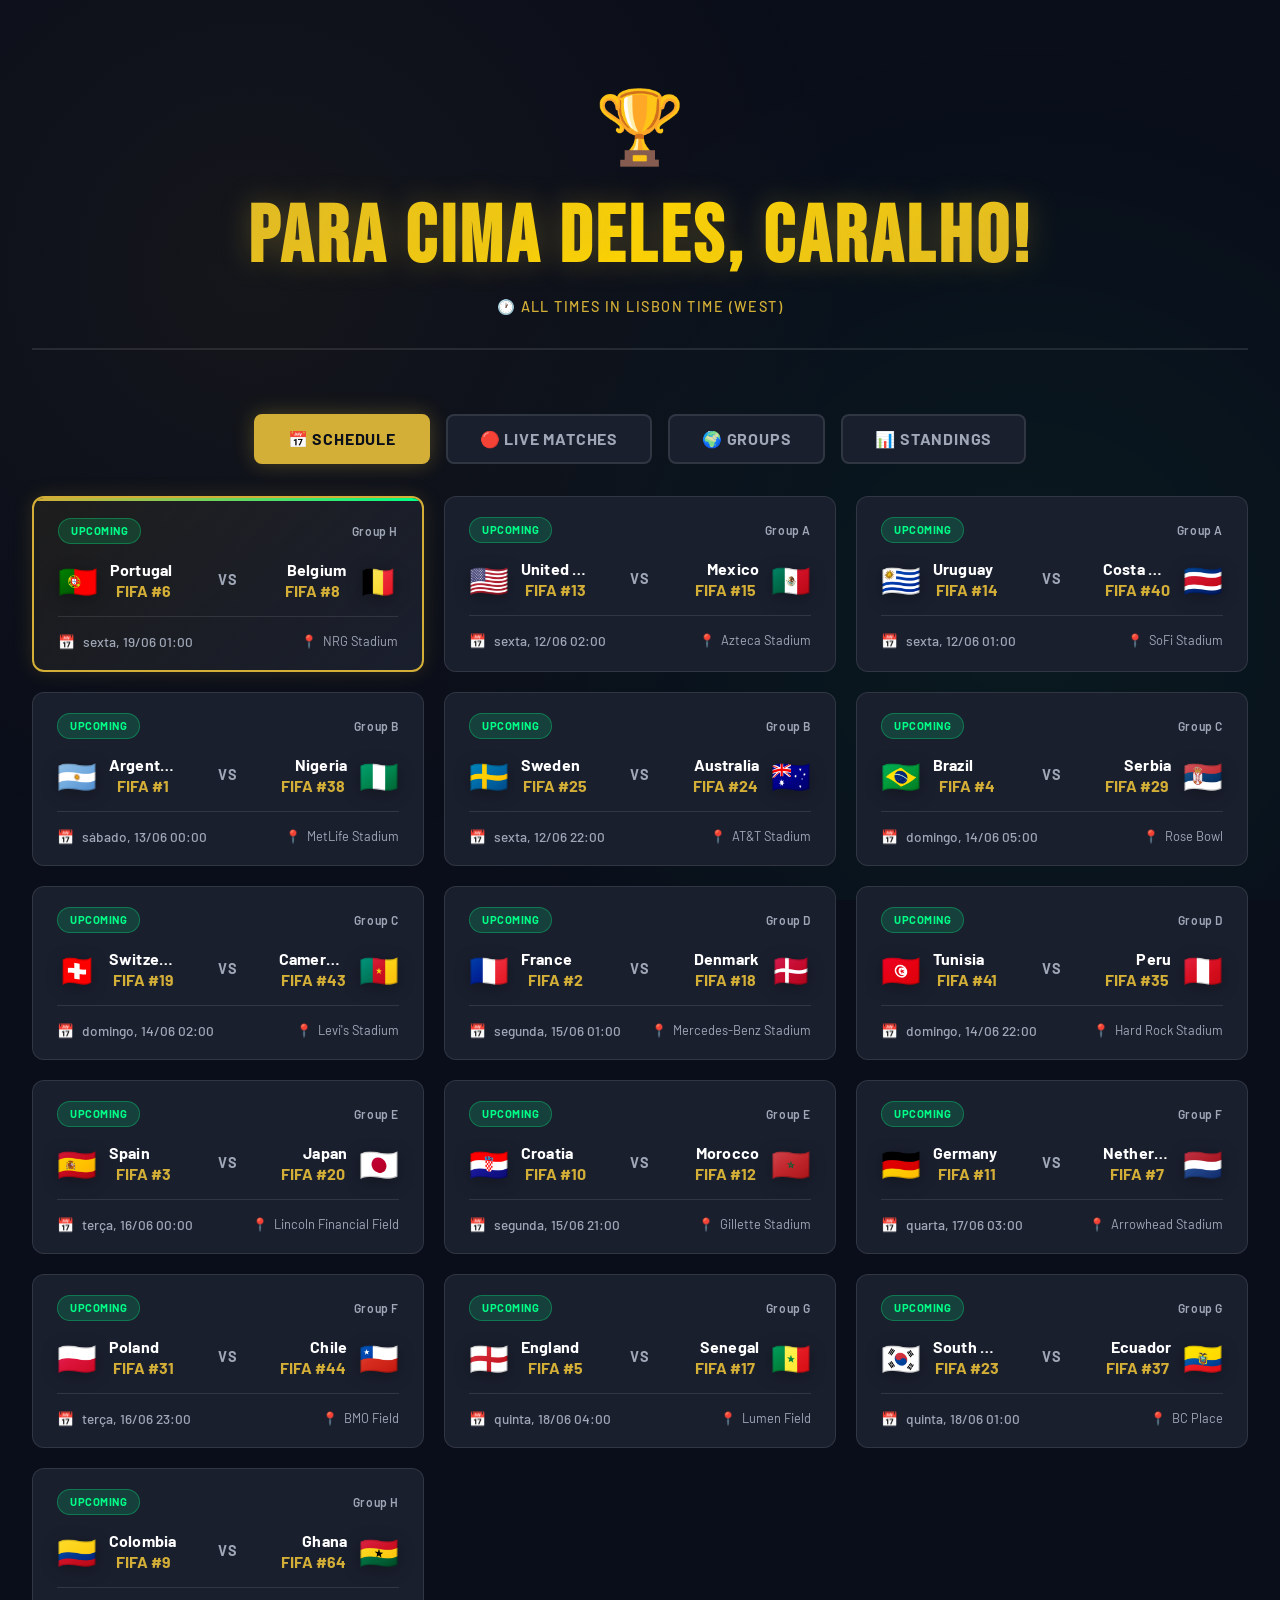
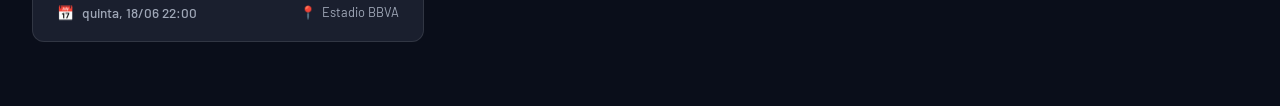
==== index.html @ d1d054ac "Add files via upload" ====
<!DOCTYPE html>
<html lang="en">
<head>
  <meta charset="UTF-8">
  <meta name="viewport" content="width=device-width, initial-scale=1.0">
  <title>Para Cima Deles, Caralho! | World Cup 2026</title>
  <style>
    @import url('https://fonts.googleapis.com/css2?family=Bebas+Neue&family=Barlow:wght@400;500;600;700;800&display=swap');

    :root {
      --bg-primary: #0a0e1a;
      --bg-secondary: #141824;
      --bg-card: #1a1f2e;
      --accent-gold: #d4af37;
      --accent-green: #00ff88;
      --accent-red: #ff3366;
      --text-primary: #ffffff;
      --text-secondary: #a0a8b8;
      --border: rgba(255, 255, 255, 0.1);
      --glow: rgba(212, 175, 55, 0.3);
    }

    * {
      margin: 0;
      padding: 0;
      box-sizing: border-box;
    }

    body {
      font-family: 'Barlow', sans-serif;
      background: var(--bg-primary);
      color: var(--text-primary);
      overflow-x: hidden;
      position: relative;
    }

    body::before {
      content: '';
      position: fixed;
      top: 0;
      left: 0;
      right: 0;
      bottom: 0;
      background: 
        radial-gradient(circle at 20% 30%, rgba(212, 175, 55, 0.05) 0%, transparent 50%),
        radial-gradient(circle at 80% 70%, rgba(0, 255, 136, 0.05) 0%, transparent 50%);
      pointer-events: none;
      z-index: 0;
    }

    .container {
      max-width: 1400px;
      margin: 0 auto;
      padding: 2rem;
      position: relative;
      z-index: 1;
    }

    /* Header */
    header {
      text-align: center;
      margin-bottom: 4rem;
      padding: 3rem 0 2rem;
      border-bottom: 2px solid var(--border);
      position: relative;
    }

    .trophy {
      font-size: 4.5rem;
      margin-bottom: 1.5rem;
      animation: float 3s ease-in-out infinite;
      display: inline-block;
    }

    @keyframes float {
      0%, 100% { transform: translateY(0px); }
      50% { transform: translateY(-12px); }
    }

    h1 {
      font-family: 'Bebas Neue', sans-serif;
      font-size: 5rem;
      letter-spacing: 0.05em;
      background: linear-gradient(135deg, var(--accent-gold) 0%, #ffd700 50%, var(--accent-gold) 100%);
      -webkit-background-clip: text;
      -webkit-text-fill-color: transparent;
      background-clip: text;
      margin-bottom: 1rem;
      text-shadow: 0 0 30px var(--glow);
      animation: slideDown 0.8s ease-out;
      line-height: 1.1;
    }

    @keyframes slideDown {
      from {
        opacity: 0;
        transform: translateY(-30px);
      }
      to {
        opacity: 1;
        transform: translateY(0);
      }
    }

    .subtitle {
      font-size: 1.1rem;
      color: var(--text-secondary);
      font-weight: 500;
      letter-spacing: 0.1em;
      text-transform: uppercase;
    }

    /* Navigation */
    .nav-tabs {
      display: flex;
      gap: 1rem;
      justify-content: center;
      margin-bottom: 2rem;
      flex-wrap: wrap;
    }

    .tab-btn {
      background: var(--bg-card);
      border: 2px solid var(--border);
      color: var(--text-secondary);
      padding: 0.8rem 2rem;
      border-radius: 8px;
      cursor: pointer;
      font-family: 'Barlow', sans-serif;
      font-size: 1rem;
      font-weight: 700;
      text-transform: uppercase;
      letter-spacing: 0.05em;
      transition: all 0.3s ease;
      position: relative;
      overflow: hidden;
    }

    .tab-btn::before {
      content: '';
      position: absolute;
      top: 0;
      left: -100%;
      width: 100%;
      height: 100%;
      background: linear-gradient(90deg, transparent, rgba(212, 175, 55, 0.2), transparent);
      transition: left 0.5s ease;
    }

    .tab-btn:hover::before {
      left: 100%;
    }

    .tab-btn:hover {
      border-color: var(--accent-gold);
      color: var(--accent-gold);
      transform: translateY(-2px);
    }

    .tab-btn.active {
      background: var(--accent-gold);
      border-color: var(--accent-gold);
      color: var(--bg-primary);
      box-shadow: 0 0 20px var(--glow);
    }

    .tab-content {
      display: none;
    }

    .tab-content.active {
      display: block;
      animation: fadeIn 0.5s ease-out;
    }

    @keyframes fadeIn {
      from { opacity: 0; transform: translateY(20px); }
      to { opacity: 1; transform: translateY(0); }
    }

    /* Match Cards */
    .matches-grid {
      display: grid;
      grid-template-columns: repeat(auto-fill, minmax(380px, 1fr));
      gap: 1.25rem;
      margin-bottom: 2rem;
    }

    .match-card {
      background: var(--bg-card);
      border: 1px solid var(--border);
      border-radius: 12px;
      padding: 1.25rem 1.5rem;
      transition: all 0.3s ease;
      cursor: pointer;
      position: relative;
      overflow: hidden;
    }

    .match-card.portugal-match {
      border: 2px solid var(--accent-gold);
      background: linear-gradient(135deg, rgba(212, 175, 55, 0.08) 0%, var(--bg-card) 100%);
      box-shadow: 0 0 20px rgba(212, 175, 55, 0.15);
    }

    .match-card.portugal-match::before {
      transform: scaleX(1);
    }

    .match-card::before {
      content: '';
      position: absolute;
      top: 0;
      left: 0;
      right: 0;
      height: 3px;
      background: linear-gradient(90deg, var(--accent-gold), var(--accent-green));
      transform: scaleX(0);
      transition: transform 0.3s ease;
    }

    .match-card:hover::before {
      transform: scaleX(1);
    }

    .match-card:hover {
      transform: translateY(-3px);
      border-color: var(--accent-gold);
      box-shadow: 0 10px 25px rgba(0, 0, 0, 0.5);
    }

    .match-header {
      display: flex;
      justify-content: space-between;
      align-items: center;
      margin-bottom: 1rem;
    }

    .match-status {
      display: inline-flex;
      align-items: center;
      gap: 0.4rem;
      padding: 0.35rem 0.75rem;
      border-radius: 20px;
      font-size: 0.7rem;
      font-weight: 700;
      text-transform: uppercase;
      letter-spacing: 0.05em;
    }

    .status-live {
      background: var(--accent-red);
      color: white;
      animation: pulse 2s ease-in-out infinite;
    }

    .status-live::before {
      content: '●';
      font-size: 0.5rem;
      animation: blink 1s ease-in-out infinite;
    }

    @keyframes blink {
      0%, 100% { opacity: 1; }
      50% { opacity: 0.3; }
    }

    @keyframes pulse {
      0%, 100% { opacity: 1; }
      50% { opacity: 0.85; }
    }

    .status-upcoming {
      background: rgba(0, 255, 136, 0.15);
      color: var(--accent-green);
      border: 1px solid rgba(0, 255, 136, 0.3);
    }

    .status-finished {
      background: rgba(160, 168, 184, 0.15);
      color: var(--text-secondary);
      border: 1px solid rgba(160, 168, 184, 0.3);
    }

    .match-group {
      font-size: 0.75rem;
      color: var(--text-secondary);
      font-weight: 600;
      letter-spacing: 0.05em;
    }

    /* Compact horizontal team layout */
    .match-teams {
      display: flex;
      align-items: center;
      justify-content: space-between;
      gap: 1rem;
      margin-bottom: 1rem;
    }

    .team {
      display: flex;
      align-items: center;
      gap: 0.75rem;
      flex: 1;
      min-width: 0;
    }

    .team-right {
      flex-direction: row-reverse;
      text-align: right;
    }

    .team-flag {
      font-size: 2rem;
      filter: drop-shadow(0 3px 8px rgba(0, 0, 0, 0.3));
      line-height: 1;
      flex-shrink: 0;
    }

    .team-info {
      min-width: 0;
      flex: 1;
    }

    .team-name {
      font-weight: 700;
      font-size: 1rem;
      letter-spacing: 0.01em;
      line-height: 1.3;
      white-space: nowrap;
      overflow: hidden;
      text-overflow: ellipsis;
    }

    .team-rank {
      font-size: 0.75rem;
      color: var(--text-secondary);
      font-weight: 500;
    }

    .match-center {
      display: flex;
      align-items: center;
      justify-content: center;
      gap: 0.75rem;
      min-width: 70px;
    }

    .score {
      font-family: 'Bebas Neue', sans-serif;
      font-size: 2rem;
      color: var(--accent-gold);
      line-height: 1;
      min-width: 30px;
      text-align: center;
      text-shadow: 0 2px 6px rgba(212, 175, 55, 0.3);
    }

    .match-vs {
      font-size: 0.9rem;
      color: var(--text-secondary);
      font-weight: 700;
      letter-spacing: 0.05em;
    }

    .match-info {
      display: flex;
      justify-content: space-between;
      align-items: center;
      gap: 1rem;
      padding-top: 1rem;
      border-top: 1px solid var(--border);
      font-size: 0.85rem;
      color: var(--text-secondary);
    }

    .match-time {
      display: flex;
      align-items: center;
      gap: 0.5rem;
      font-weight: 500;
    }

    .match-time-icon {
      color: var(--accent-gold);
      font-size: 0.85rem;
    }

    .match-venue {
      display: flex;
      align-items: center;
      gap: 0.4rem;
      font-size: 0.8rem;
      white-space: nowrap;
      overflow: hidden;
      text-overflow: ellipsis;
    }

    /* Country Details Modal */
    .modal {
      display: none;
      position: fixed;
      top: 0;
      left: 0;
      right: 0;
      bottom: 0;
      background: rgba(0, 0, 0, 0.85);
      backdrop-filter: blur(10px);
      z-index: 1000;
      padding: 2rem;
      overflow-y: auto;
    }

    .modal.active {
      display: flex;
      align-items: center;
      justify-content: center;
      animation: fadeIn 0.3s ease-out;
    }

    .modal-content {
      background: var(--bg-card);
      border: 2px solid var(--accent-gold);
      border-radius: 16px;
      max-width: 1000px;
      width: 100%;
      padding: 2.5rem;
      position: relative;
      box-shadow: 0 20px 60px rgba(0, 0, 0, 0.5);
      animation: slideUp 0.3s ease-out;
      max-height: 90vh;
      overflow-y: auto;
    }

    @keyframes slideUp {
      from {
        opacity: 0;
        transform: translateY(50px);
      }
      to {
        opacity: 1;
        transform: translateY(0);
      }
    }

    .modal-close {
      position: absolute;
      top: 1rem;
      right: 1rem;
      background: none;
      border: none;
      color: var(--text-secondary);
      font-size: 2rem;
      cursor: pointer;
      transition: all 0.3s ease;
      width: 40px;
      height: 40px;
      display: flex;
      align-items: center;
      justify-content: center;
      border-radius: 8px;
    }

    .modal-close:hover {
      background: rgba(255, 255, 255, 0.1);
      color: var(--accent-red);
      transform: rotate(90deg);
    }

    .country-header {
      text-align: center;
      margin-bottom: 2rem;
    }

    .country-flag-large {
      font-size: 5rem;
      margin-bottom: 1rem;
      display: inline-block;
      animation: float 3s ease-in-out infinite;
    }

    .country-name {
      font-family: 'Bebas Neue', sans-serif;
      font-size: 3rem;
      color: var(--accent-gold);
      margin-bottom: 0.5rem;
    }

    .fact-section {
      margin-bottom: 1.5rem;
    }

    .fact-title {
      font-size: 0.9rem;
      color: var(--text-secondary);
      text-transform: uppercase;
      letter-spacing: 0.1em;
      margin-bottom: 0.5rem;
      font-weight: 600;
    }

    .fact-value {
      font-size: 1.1rem;
      color: var(--text-primary);
      line-height: 1.6;
    }

    .fun-facts {
      background: rgba(212, 175, 55, 0.1);
      border-left: 3px solid var(--accent-gold);
      padding: 1rem;
      border-radius: 8px;
      margin-top: 1.5rem;
    }

    .fun-facts ul {
      list-style: none;
      margin-top: 0.5rem;
    }

    .fun-facts li {
      padding: 0.5rem 0;
      padding-left: 1.5rem;
      position: relative;
    }

    .fun-facts li::before {
      content: '⚽';
      position: absolute;
      left: 0;
    }

    /* Groups */
    .groups-container {
      display: grid;
      grid-template-columns: repeat(auto-fill, minmax(320px, 1fr));
      gap: 2rem;
    }

    .group-card {
      background: var(--bg-card);
      border: 1px solid var(--border);
      border-radius: 16px;
      padding: 2rem;
      transition: all 0.3s ease;
    }

    .group-card:hover {
      border-color: var(--accent-gold);
      transform: translateY(-5px);
      box-shadow: 0 10px 30px rgba(0, 0, 0, 0.4);
    }

    .group-title {
      font-family: 'Bebas Neue', sans-serif;
      font-size: 2.5rem;
      color: var(--accent-gold);
      margin-bottom: 1.5rem;
      text-align: center;
      letter-spacing: 0.05em;
      padding-bottom: 1rem;
      border-bottom: 2px solid var(--border);
    }

    .team-list {
      list-style: none;
    }

    .team-item {
      display: grid;
      grid-template-columns: 30px 2rem 1fr auto;
      align-items: center;
      gap: 1rem;
      padding: 1rem;
      margin-bottom: 0.75rem;
      background: rgba(255, 255, 255, 0.03);
      border-radius: 10px;
      transition: all 0.3s ease;
      cursor: pointer;
    }

    .team-item:hover {
      background: rgba(212, 175, 55, 0.1);
      transform: translateX(8px);
      border-left: 3px solid var(--accent-gold);
    }

    .team-rank {
      font-weight: 700;
      color: var(--accent-gold);
      font-size: 1rem;
      text-align: center;
    }

    .team-flag-small {
      font-size: 1.8rem;
      line-height: 1;
    }

    .team-stats {
      font-size: 0.85rem;
      color: var(--text-secondary);
      font-weight: 600;
      text-align: right;
    }

    /* Responsive */
    @media (max-width: 1024px) {
      .matches-grid {
        grid-template-columns: repeat(auto-fill, minmax(340px, 1fr));
      }
    }

    @media (max-width: 768px) {
      h1 {
        font-size: 3rem;
      }

      .trophy {
        font-size: 3rem;
      }

      header {
        margin-bottom: 2rem;
        padding: 2rem 0 1.5rem;
      }

      .container {
        padding: 1rem;
      }

      .matches-grid {
        grid-template-columns: 1fr;
        gap: 1rem;
      }

      .match-card {
        padding: 1rem 1.25rem;
      }

      .team-name {
        font-size: 0.95rem;
      }

      .team-flag {
        font-size: 1.8rem;
      }

      .score {
        font-size: 1.8rem;
      }

      .groups-container {
        grid-template-columns: 1fr;
        gap: 1.5rem;
      }

      .group-card {
        padding: 1.5rem;
      }

      .modal-content {
        padding: 1.5rem;
        margin: 1rem;
      }

      /* Stack teams vertically in modal on mobile */
      .modal-content > div > div[style*="grid-template-columns"] {
        grid-template-columns: 1fr !important;
        gap: 1.5rem !important;
      }

      .nav-tabs {
        gap: 0.5rem;
      }

      .tab-btn {
        padding: 0.7rem 1.2rem;
        font-size: 0.85rem;
      }

      .team-item {
        grid-template-columns: 25px 1.5rem 1fr auto;
        gap: 0.75rem;
        padding: 0.75rem;
      }

      .team-flag-small {
        font-size: 1.5rem;
      }

      .match-info {
        font-size: 0.8rem;
      }

      .match-venue {
        font-size: 0.75rem;
      }
    }

    @media (max-width: 480px) {
      h1 {
        font-size: 2.2rem;
        letter-spacing: 0.02em;
      }

      .trophy {
        font-size: 2.5rem;
      }

      .subtitle {
        font-size: 0.9rem;
      }

      .match-card {
        padding: 0.9rem 1rem;
      }

      .team-flag {
        font-size: 1.5rem;
      }

      .team-name {
        font-size: 0.85rem;
      }

      .team-rank {
        font-size: 0.7rem;
      }

      .score {
        font-size: 1.6rem;
      }

      .match-vs {
        font-size: 0.8rem;
      }

      .tab-btn {
        padding: 0.6rem 1rem;
        font-size: 0.8rem;
      }

      .group-title {
        font-size: 2rem;
      }

      .match-info {
        font-size: 0.75rem;
        gap: 0.5rem;
      }

      .match-venue span:last-child {
        max-width: 120px;
      }
    }

    @media (max-width: 360px) {
      .container {
        padding: 0.75rem;
      }

      h1 {
        font-size: 1.8rem;
      }

      .match-card {
        padding: 0.8rem;
      }

      .team-flag {
        font-size: 1.3rem;
      }

      .team-name {
        font-size: 0.8rem;
      }

      .score {
        font-size: 1.4rem;
      }

      .match-info {
        flex-direction: column;
        align-items: flex-start;
        gap: 0.4rem;
      }
    }

    /* Loading Animation */
    .loading {
      text-align: center;
      padding: 3rem;
      font-size: 1.2rem;
      color: var(--text-secondary);
    }

    .spinner {
      display: inline-block;
      width: 50px;
      height: 50px;
      border: 4px solid rgba(212, 175, 55, 0.2);
      border-top: 4px solid var(--accent-gold);
      border-radius: 50%;
      animation: spin 1s linear infinite;
      margin-bottom: 1rem;
    }

    @keyframes spin {
      to { transform: rotate(360deg); }
    }
  </style>
</head>
<body>
  <div class="container">
    <header>
      <div class="trophy">🏆</div>
      <h1>Para Cima Deles, Caralho!</h1>
      <p class="subtitle" style="font-size: 0.9rem; margin-top: 0.5rem; color: var(--accent-gold);">
        🕐 All times in Lisbon Time (WEST)
      </p>
    </header>

    <nav class="nav-tabs">
      <button class="tab-btn active" data-tab="schedule">📅 Schedule</button>
      <button class="tab-btn" data-tab="live">🔴 Live Matches</button>
      <button class="tab-btn" data-tab="groups">🌍 Groups</button>
      <button class="tab-btn" data-tab="standings">📊 Standings</button>
    </nav>

    <div id="schedule" class="tab-content active">
      <div class="matches-grid" id="scheduleMatches">
        <div class="loading">
          <div class="spinner"></div>
          <p>Loading World Cup matches...</p>
        </div>
      </div>
    </div>

    <div id="live" class="tab-content">
      <div class="matches-grid" id="liveMatches">
        <div class="loading">
          <div class="spinner"></div>
          <p>Checking for live matches...</p>
        </div>
      </div>
    </div>

    <div id="groups" class="tab-content">
      <div class="groups-container" id="groupsContainer"></div>
    </div>

    <div id="standings" class="tab-content">
      <div class="groups-container" id="standingsContainer"></div>
    </div>
  </div>

  <!-- Country Modal -->
  <div id="countryModal" class="modal">
    <div class="modal-content">
      <button class="modal-close" onclick="closeModal()">×</button>
      <div id="countryDetails"></div>
    </div>
  </div>

  <script>
    // World Cup 2026 Data
    const worldCupData = {
      groups: {
        'A': [
          { code: 'US', name: 'United States', flag: '🇺🇸', rank: 13 },
          { code: 'MEX', name: 'Mexico', flag: '🇲🇽', rank: 15 },
          { code: 'URU', name: 'Uruguay', flag: '🇺🇾', rank: 14 },
          { code: 'CRC', name: 'Costa Rica', flag: '🇨🇷', rank: 40 }
        ],
        'B': [
          { code: 'ARG', name: 'Argentina', flag: '🇦🇷', rank: 1 },
          { code: 'NGA', name: 'Nigeria', flag: '🇳🇬', rank: 38 },
          { code: 'SWE', name: 'Sweden', flag: '🇸🇪', rank: 25 },
          { code: 'AUS', name: 'Australia', flag: '🇦🇺', rank: 24 }
        ],
        'C': [
          { code: 'BRA', name: 'Brazil', flag: '🇧🇷', rank: 4 },
          { code: 'SRB', name: 'Serbia', flag: '🇷🇸', rank: 29 },
          { code: 'SUI', name: 'Switzerland', flag: '🇨🇭', rank: 19 },
          { code: 'CMR', name: 'Cameroon', flag: '🇨🇲', rank: 43 }
        ],
        'D': [
          { code: 'FRA', name: 'France', flag: '🇫🇷', rank: 2 },
          { code: 'DEN', name: 'Denmark', flag: '🇩🇰', rank: 18 },
          { code: 'TUN', name: 'Tunisia', flag: '🇹🇳', rank: 41 },
          { code: 'PER', name: 'Peru', flag: '🇵🇪', rank: 35 }
        ],
        'E': [
          { code: 'ESP', name: 'Spain', flag: '🇪🇸', rank: 3 },
          { code: 'JPN', name: 'Japan', flag: '🇯🇵', rank: 20 },
          { code: 'CRO', name: 'Croatia', flag: '🇭🇷', rank: 10 },
          { code: 'MAR', name: 'Morocco', flag: '🇲🇦', rank: 12 }
        ],
        'F': [
          { code: 'GER', name: 'Germany', flag: '🇩🇪', rank: 11 },
          { code: 'NED', name: 'Netherlands', flag: '🇳🇱', rank: 7 },
          { code: 'POL', name: 'Poland', flag: '🇵🇱', rank: 31 },
          { code: 'CHI', name: 'Chile', flag: '🇨🇱', rank: 44 }
        ],
        'G': [
          { code: 'ENG', name: 'England', flag: '🏴󠁧󠁢󠁥󠁮󠁧󠁿', rank: 5 },
          { code: 'SEN', name: 'Senegal', flag: '🇸🇳', rank: 17 },
          { code: 'KOR', name: 'South Korea', flag: '🇰🇷', rank: 23 },
          { code: 'ECU', name: 'Ecuador', flag: '🇪🇨', rank: 37 }
        ],
        'H': [
          { code: 'POR', name: 'Portugal', flag: '🇵🇹', rank: 6 },
          { code: 'BEL', name: 'Belgium', flag: '🇧🇪', rank: 8 },
          { code: 'COL', name: 'Colombia', flag: '🇨🇴', rank: 9 },
          { code: 'GHA', name: 'Ghana', flag: '🇬🇭', rank: 64 }
        ]
      },
      
      countryFacts: {
        'US': {
          capital: 'Washington, D.C.',
          population: '331 million',
          titles: '0 World Cups',
          funFacts: [
            'Hosting World Cup for the second time (first in 1994)',
            'The 1994 World Cup had the highest attendance record ever',
            'US Women\'s team has won 4 World Cups',
            'Soccer is the 4th most popular sport in the USA'
          ]
        },
        'ARG': {
          capital: 'Buenos Aires',
          population: '45 million',
          titles: '3 World Cups (1978, 1986, 2022)',
          funFacts: [
            'Diego Maradona\'s "Hand of God" goal in 1986',
            'Lionel Messi finally won the World Cup in 2022',
            'Argentina and Uruguay played the first ever World Cup final in 1930',
            'The national team nickname is "La Albiceleste" (The White and Sky Blue)'
          ]
        },
        'BRA': {
          capital: 'Brasília',
          population: '214 million',
          titles: '5 World Cups (1958, 1962, 1970, 1994, 2002)',
          funFacts: [
            'Only nation to qualify for every World Cup',
            'Pelé is the only player to win 3 World Cups',
            'Brazil\'s 1970 team is considered one of the greatest ever',
            'The country practically shuts down during World Cup matches'
          ]
        },
        'FRA': {
          capital: 'Paris',
          population: '67 million',
          titles: '2 World Cups (1998, 2018)',
          funFacts: [
            'Won their first World Cup as hosts in 1998',
            'Zinedine Zidane was sent off in the 2006 final for a headbutt',
            'France invented the World Cup trophy in 1930',
            'Youngest team to win the World Cup in modern era (2018)'
          ]
        },
        'ESP': {
          capital: 'Madrid',
          population: '47 million',
          titles: '1 World Cup (2010)',
          funFacts: [
            'Won 2010 World Cup with a famous "tiki-taka" playing style',
            'Only European team to win World Cup outside Europe',
            'Spain won 3 consecutive major tournaments (Euro 2008, WC 2010, Euro 2012)',
            'La Liga is home to Barcelona and Real Madrid, two of the world\'s best clubs'
          ]
        },
        'GER': {
          capital: 'Berlin',
          population: '83 million',
          titles: '4 World Cups (1954, 1974, 1990, 2014)',
          funFacts: [
            'Germany beat Brazil 7-1 in the 2014 semi-final',
            'Most successful European nation in World Cup history',
            'Reached the semi-finals or better in 13 World Cups',
            'The Bundesliga is known for incredible fan culture'
          ]
        },
        'ENG': {
          capital: 'London',
          population: '56 million',
          titles: '1 World Cup (1966)',
          funFacts: [
            'Invented modern football in the 1860s',
            'Only World Cup win came as hosts in 1966',
            'The Premier League is the most-watched league globally',
            '"Three Lions" and "It\'s Coming Home" are iconic fan anthems'
          ]
        },
        'POR': {
          capital: 'Lisbon',
          population: '10 million',
          titles: '0 World Cups',
          funFacts: [
            'Cristiano Ronaldo is Portugal\'s all-time top scorer',
            'Reached semi-finals in 1966 and 2006',
            'Won Euro 2016 despite Ronaldo injured in final',
            'Portugal has one of Europe\'s best football academies'
          ]
        },
        'MEX': {
          capital: 'Mexico City',
          population: '128 million',
          titles: '0 World Cups',
          funFacts: [
            'Hosted the World Cup twice (1970, 1986)',
            'The "Azteca" stadium hosted two World Cup finals',
            'Famous for the passionate "Cielito Lindo" fan chant',
            'Mexico has reached the Round of 16 seven consecutive times'
          ]
        }
      },

      matches: [
        // Times stored in local venue time, will be converted to Lisbon time
        { home: 'US', away: 'MEX', date: '2026-06-11', time: '20:00', timezone: 'America/Mexico_City', venue: 'Azteca Stadium, Mexico City', status: 'upcoming', group: 'A' },
        { home: 'URU', away: 'CRC', date: '2026-06-11', time: '17:00', timezone: 'America/Los_Angeles', venue: 'SoFi Stadium, Los Angeles', status: 'upcoming', group: 'A' },
        { home: 'ARG', away: 'NGA', date: '2026-06-12', time: '19:00', timezone: 'America/New_York', venue: 'MetLife Stadium, New York', status: 'upcoming', group: 'B' },
        { home: 'SWE', away: 'AUS', date: '2026-06-12', time: '16:00', timezone: 'America/Chicago', venue: 'AT&T Stadium, Dallas', status: 'upcoming', group: 'B' },
        { home: 'BRA', away: 'SRB', date: '2026-06-13', time: '21:00', timezone: 'America/Los_Angeles', venue: 'Rose Bowl, Los Angeles', status: 'upcoming', group: 'C' },
        { home: 'SUI', away: 'CMR', date: '2026-06-13', time: '18:00', timezone: 'America/Los_Angeles', venue: 'Levi\'s Stadium, San Francisco', status: 'upcoming', group: 'C' },
        { home: 'FRA', away: 'DEN', date: '2026-06-14', time: '20:00', timezone: 'America/New_York', venue: 'Mercedes-Benz Stadium, Atlanta', status: 'upcoming', group: 'D' },
        { home: 'TUN', away: 'PER', date: '2026-06-14', time: '17:00', timezone: 'America/New_York', venue: 'Hard Rock Stadium, Miami', status: 'upcoming', group: 'D' },
        { home: 'ESP', away: 'JPN', date: '2026-06-15', time: '19:00', timezone: 'America/New_York', venue: 'Lincoln Financial Field, Philadelphia', status: 'upcoming', group: 'E' },
        { home: 'CRO', away: 'MAR', date: '2026-06-15', time: '16:00', timezone: 'America/New_York', venue: 'Gillette Stadium, Boston', status: 'upcoming', group: 'E' },
        { home: 'GER', away: 'NED', date: '2026-06-16', time: '21:00', timezone: 'America/Chicago', venue: 'Arrowhead Stadium, Kansas City', status: 'upcoming', group: 'F' },
        { home: 'POL', away: 'CHI', date: '2026-06-16', time: '18:00', timezone: 'America/Toronto', venue: 'BMO Field, Toronto', status: 'upcoming', group: 'F' },
        { home: 'ENG', away: 'SEN', date: '2026-06-17', time: '20:00', timezone: 'America/Los_Angeles', venue: 'Lumen Field, Seattle', status: 'upcoming', group: 'G' },
        { home: 'KOR', away: 'ECU', date: '2026-06-17', time: '17:00', timezone: 'America/Vancouver', venue: 'BC Place, Vancouver', status: 'upcoming', group: 'G' },
        { home: 'POR', away: 'BEL', date: '2026-06-18', time: '19:00', timezone: 'America/Chicago', venue: 'NRG Stadium, Houston', status: 'upcoming', group: 'H' },
        { home: 'COL', away: 'GHA', date: '2026-06-18', time: '16:00', timezone: 'America/Monterrey', venue: 'Estadio BBVA, Monterrey', status: 'upcoming', group: 'H' }
      ]
    };

    // Tab switching
    document.querySelectorAll('.tab-btn').forEach(btn => {
      btn.addEventListener('click', () => {
        document.querySelectorAll('.tab-btn').forEach(b => b.classList.remove('active'));
        document.querySelectorAll('.tab-content').forEach(c => c.classList.remove('active'));
        
        btn.classList.add('active');
        document.getElementById(btn.dataset.tab).classList.add('active');
        
        if (btn.dataset.tab === 'groups') renderGroups();
        if (btn.dataset.tab === 'standings') renderStandings();
      });
    });

    // Render matches
    function renderMatches(containerId, filter = null) {
      const container = document.getElementById(containerId);
      let matches = worldCupData.matches;
      
      if (filter === 'live') {
        matches = matches.filter(m => m.status === 'live');
      }
      
      // Sort: Portugal matches first, then by date
      matches.sort((a, b) => {
        const aHasPortugal = a.home === 'POR' || a.away === 'POR';
        const bHasPortugal = b.home === 'POR' || b.away === 'POR';
        
        if (aHasPortugal && !bHasPortugal) return -1;
        if (!aHasPortugal && bHasPortugal) return 1;
        
        return new Date(a.date) - new Date(b.date);
      });
      
      if (matches.length === 0) {
        container.innerHTML = '<div class="loading"><p>No matches to display</p></div>';
        return;
      }
      
      container.innerHTML = matches.map(match => {
        const homeTeam = findTeam(match.home);
        const awayTeam = findTeam(match.away);
        const lisbonTime = convertToLisbonTime(match);
        const isPortugalMatch = match.home === 'POR' || match.away === 'POR';
        
        return `
          <div class="match-card ${isPortugalMatch ? 'portugal-match' : ''}" onclick="showMatchDetails('${match.home}', '${match.away}')">
            <div class="match-header">
              <span class="match-status status-${match.status}">
                ${match.status === 'live' ? 'LIVE' : match.status === 'finished' ? 'FINISHED' : 'UPCOMING'}
              </span>
              <span class="match-group">Group ${match.group}</span>
            </div>
            
            <div class="match-teams">
              <div class="team team-left">
                <span class="team-flag">${homeTeam.flag}</span>
                <div class="team-info">
                  <div class="team-name">${homeTeam.name}</div>
                  <div class="team-rank">FIFA #${homeTeam.rank}</div>
                </div>
              </div>
              
              <div class="match-center">
                ${match.status === 'finished' || match.status === 'live' ? 
                  `<span class="score">${match.homeScore || 0}</span>
                   <span class="match-vs">-</span>
                   <span class="score">${match.awayScore || 0}</span>` :
                  `<span class="match-vs">VS</span>`
                }
              </div>
              
              <div class="team team-right">
                <span class="team-flag">${awayTeam.flag}</span>
                <div class="team-info">
                  <div class="team-name">${awayTeam.name}</div>
                  <div class="team-rank">FIFA #${awayTeam.rank}</div>
                </div>
              </div>
            </div>
            
            <div class="match-info">
              <div class="match-time">
                <span class="match-time-icon">📅</span>
                <span>${lisbonTime.date} ${lisbonTime.time}</span>
              </div>
              <div class="match-venue">
                <span>📍</span>
                <span>${match.venue.split(',')[0]}</span>
              </div>
            </div>
          </div>
        `;
      }).join('');
    }

    // Render groups
    function renderGroups() {
      const container = document.getElementById('groupsContainer');
      container.innerHTML = Object.entries(worldCupData.groups).map(([group, teams]) => `
        <div class="group-card">
          <h3 class="group-title">Group ${group}</h3>
          <ul class="team-list">
            ${teams.map((team, index) => `
              <li class="team-item" onclick="showCountryInfo('${team.code}')">
                <span class="team-rank">#${index + 1}</span>
                <span class="team-flag-small">${team.flag}</span>
                <span>${team.name}</span>
                <span class="team-stats">FIFA: ${team.rank}</span>
              </li>
            `).join('')}
          </ul>
        </div>
      `).join('');
    }

    // Render standings (World Cup hasn't started yet)
    function renderStandings() {
      const container = document.getElementById('standingsContainer');
      container.innerHTML = Object.entries(worldCupData.groups).map(([group, teams]) => `
        <div class="group-card">
          <h3 class="group-title">Group ${group}</h3>
          <ul class="team-list">
            ${teams.map((team, index) => `
              <li class="team-item" onclick="showCountryInfo('${team.code}')">
                <span class="team-rank">${index + 1}</span>
                <span class="team-flag-small">${team.flag}</span>
                <span>${team.name}</span>
                <span class="team-stats">
                  P: 0 | W: 0 | D: 0 | L: 0
                </span>
              </li>
            `).join('')}
          </ul>
        </div>
      `).join('');
    }

    // Show match details with both teams
    function showMatchDetails(homeCode, awayCode) {
      const homeTeam = findTeam(homeCode);
      const awayTeam = findTeam(awayCode);
      const homeFacts = worldCupData.countryFacts[homeCode] || {
        capital: 'N/A',
        population: 'N/A',
        titles: 'No World Cups',
        funFacts: ['More information coming soon!']
      };
      const awayFacts = worldCupData.countryFacts[awayCode] || {
        capital: 'N/A',
        population: 'N/A',
        titles: 'No World Cups',
        funFacts: ['More information coming soon!']
      };
      
      const modal = document.getElementById('countryModal');
      const details = document.getElementById('countryDetails');
      
      details.innerHTML = `
        <h2 class="modal-title" style="font-family: 'Bebas Neue', sans-serif; font-size: 2.5rem; color: var(--accent-gold); text-align: center; margin-bottom: 2rem;">Match Details</h2>
        
        <div style="display: grid; grid-template-columns: 1fr 1fr; gap: 2rem; margin-bottom: 2rem;">
          <!-- Home Team -->
          <div class="team-details">
            <div class="country-header">
              <div class="country-flag-large">${homeTeam.flag}</div>
              <h3 class="country-name" style="font-size: 2rem;">${homeTeam.name}</h3>
              <p class="fact-value">FIFA Ranking: #${homeTeam.rank}</p>
            </div>
            
            <div class="fact-section">
              <div class="fact-title">Capital</div>
              <div class="fact-value">${homeFacts.capital}</div>
            </div>
            
            <div class="fact-section">
              <div class="fact-title">Population</div>
              <div class="fact-value">${homeFacts.population}</div>
            </div>
            
            <div class="fact-section">
              <div class="fact-title">World Cup History</div>
              <div class="fact-value">${homeFacts.titles}</div>
            </div>
            
            <div class="fun-facts">
              <div class="fact-title">⚽ Fun Facts</div>
              <ul>
                ${homeFacts.funFacts.slice(0, 3).map(fact => `<li>${fact}</li>`).join('')}
              </ul>
            </div>
          </div>
          
          <!-- Away Team -->
          <div class="team-details">
            <div class="country-header">
              <div class="country-flag-large">${awayTeam.flag}</div>
              <h3 class="country-name" style="font-size: 2rem;">${awayTeam.name}</h3>
              <p class="fact-value">FIFA Ranking: #${awayTeam.rank}</p>
            </div>
            
            <div class="fact-section">
              <div class="fact-title">Capital</div>
              <div class="fact-value">${awayFacts.capital}</div>
            </div>
            
            <div class="fact-section">
              <div class="fact-title">Population</div>
              <div class="fact-value">${awayFacts.population}</div>
            </div>
            
            <div class="fact-section">
              <div class="fact-title">World Cup History</div>
              <div class="fact-value">${awayFacts.titles}</div>
            </div>
            
            <div class="fun-facts">
              <div class="fact-title">⚽ Fun Facts</div>
              <ul>
                ${awayFacts.funFacts.slice(0, 3).map(fact => `<li>${fact}</li>`).join('')}
              </ul>
            </div>
          </div>
        </div>
        
        <div style="text-align: center; padding-top: 1.5rem; border-top: 2px solid var(--border);">
          <div style="font-size: 1.2rem; color: var(--text-secondary); margin-bottom: 0.5rem;">Head to Head</div>
          <div style="font-family: 'Bebas Neue', sans-serif; font-size: 2rem; color: var(--accent-gold);">
            ${homeTeam.name} vs ${awayTeam.name}
          </div>
        </div>
      `;
      
      modal.classList.add('active');
    }

    // Keep old function for group cards
    function showCountryInfo(countryCode) {
      const team = findTeam(countryCode);
      const facts = worldCupData.countryFacts[countryCode] || {
        capital: 'N/A',
        population: 'N/A',
        titles: 'No World Cups',
        funFacts: ['More information coming soon!']
      };
      
      const modal = document.getElementById('countryModal');
      const details = document.getElementById('countryDetails');
      
      details.innerHTML = `
        <div class="country-header">
          <div class="country-flag-large">${team.flag}</div>
          <h2 class="country-name">${team.name}</h2>
          <p class="fact-value">FIFA Ranking: #${team.rank}</p>
        </div>
        
        <div class="fact-section">
          <div class="fact-title">Capital</div>
          <div class="fact-value">${facts.capital}</div>
        </div>
        
        <div class="fact-section">
          <div class="fact-title">Population</div>
          <div class="fact-value">${facts.population}</div>
        </div>
        
        <div class="fact-section">
          <div class="fact-title">World Cup History</div>
          <div class="fact-value">${facts.titles}</div>
        </div>
        
        <div class="fun-facts">
          <div class="fact-title">⚽ Fun Facts</div>
          <ul>
            ${facts.funFacts.map(fact => `<li>${fact}</li>`).join('')}
          </ul>
        </div>
      `;
      
      modal.classList.add('active');
    }

    function closeModal() {
      document.getElementById('countryModal').classList.remove('active');
    }

    // Close modal on outside click
    document.getElementById('countryModal').addEventListener('click', (e) => {
      if (e.target.id === 'countryModal') closeModal();
    });

    // Helper functions
    function findTeam(code) {
      for (const teams of Object.values(worldCupData.groups)) {
        const team = teams.find(t => t.code === code);
        if (team) return team;
      }
      return { name: code, flag: '🏳️', rank: 'N/A' };
    }

    function formatDate(dateStr) {
      const date = new Date(dateStr);
      return date.toLocaleDateString('en-US', { month: 'short', day: 'numeric', year: 'numeric' });
    }

    // Convert match time to Lisbon timezone
    function convertToLisbonTime(match) {
      const { date, time, timezone } = match;
      
      // Create date in the match's local timezone
      const dateTimeStr = `${date}T${time}:00`;
      
      // Timezone offset mapping for June 2026 (DST in effect)
      const timezoneOffsets = {
        'America/Mexico_City': -5,   // CDT
        'America/Los_Angeles': -7,   // PDT
        'America/New_York': -4,      // EDT
        'America/Chicago': -5,       // CDT
        'America/Toronto': -4,       // EDT
        'America/Vancouver': -7,     // PDT
        'America/Monterrey': -5,     // CDT
        'Europe/Lisbon': +1          // WEST (Western European Summer Time)
      };
      
      const matchOffset = timezoneOffsets[timezone] || 0;
      const lisbonOffset = timezoneOffsets['Europe/Lisbon'];
      const hoursDifference = lisbonOffset - matchOffset;
      
      // Parse the original time
      const [hours, minutes] = time.split(':').map(Number);
      const matchDate = new Date(date);
      matchDate.setHours(hours + hoursDifference);
      matchDate.setMinutes(minutes);
      
      // Format for Lisbon
      const lisbonHours = matchDate.getHours().toString().padStart(2, '0');
      const lisbonMinutes = matchDate.getMinutes().toString().padStart(2, '0');
      const lisbonDate = matchDate.toLocaleDateString('pt-PT', { 
        weekday: 'short', 
        month: 'short', 
        day: 'numeric' 
      });
      
      return {
        time: `${lisbonHours}:${lisbonMinutes}`,
        date: lisbonDate,
        fullDateTime: matchDate
      };
    }

    // Initialize
    renderMatches('scheduleMatches');
    renderMatches('liveMatches', 'live');
    
    // Simulate live updates every 30 seconds
    setInterval(() => {
      // Randomly update a match to "live" status
      const upcomingMatches = worldCupData.matches.filter(m => m.status === 'upcoming');
      if (upcomingMatches.length > 0 && Math.random() > 0.7) {
        const randomMatch = upcomingMatches[Math.floor(Math.random() * upcomingMatches.length)];
        randomMatch.status = 'live';
        randomMatch.homeScore = Math.floor(Math.random() * 4);
        randomMatch.awayScore = Math.floor(Math.random() * 4);
        
        renderMatches('scheduleMatches');
        renderMatches('liveMatches', 'live');
      }
    }, 30000);
  </script>
</body>
</html>
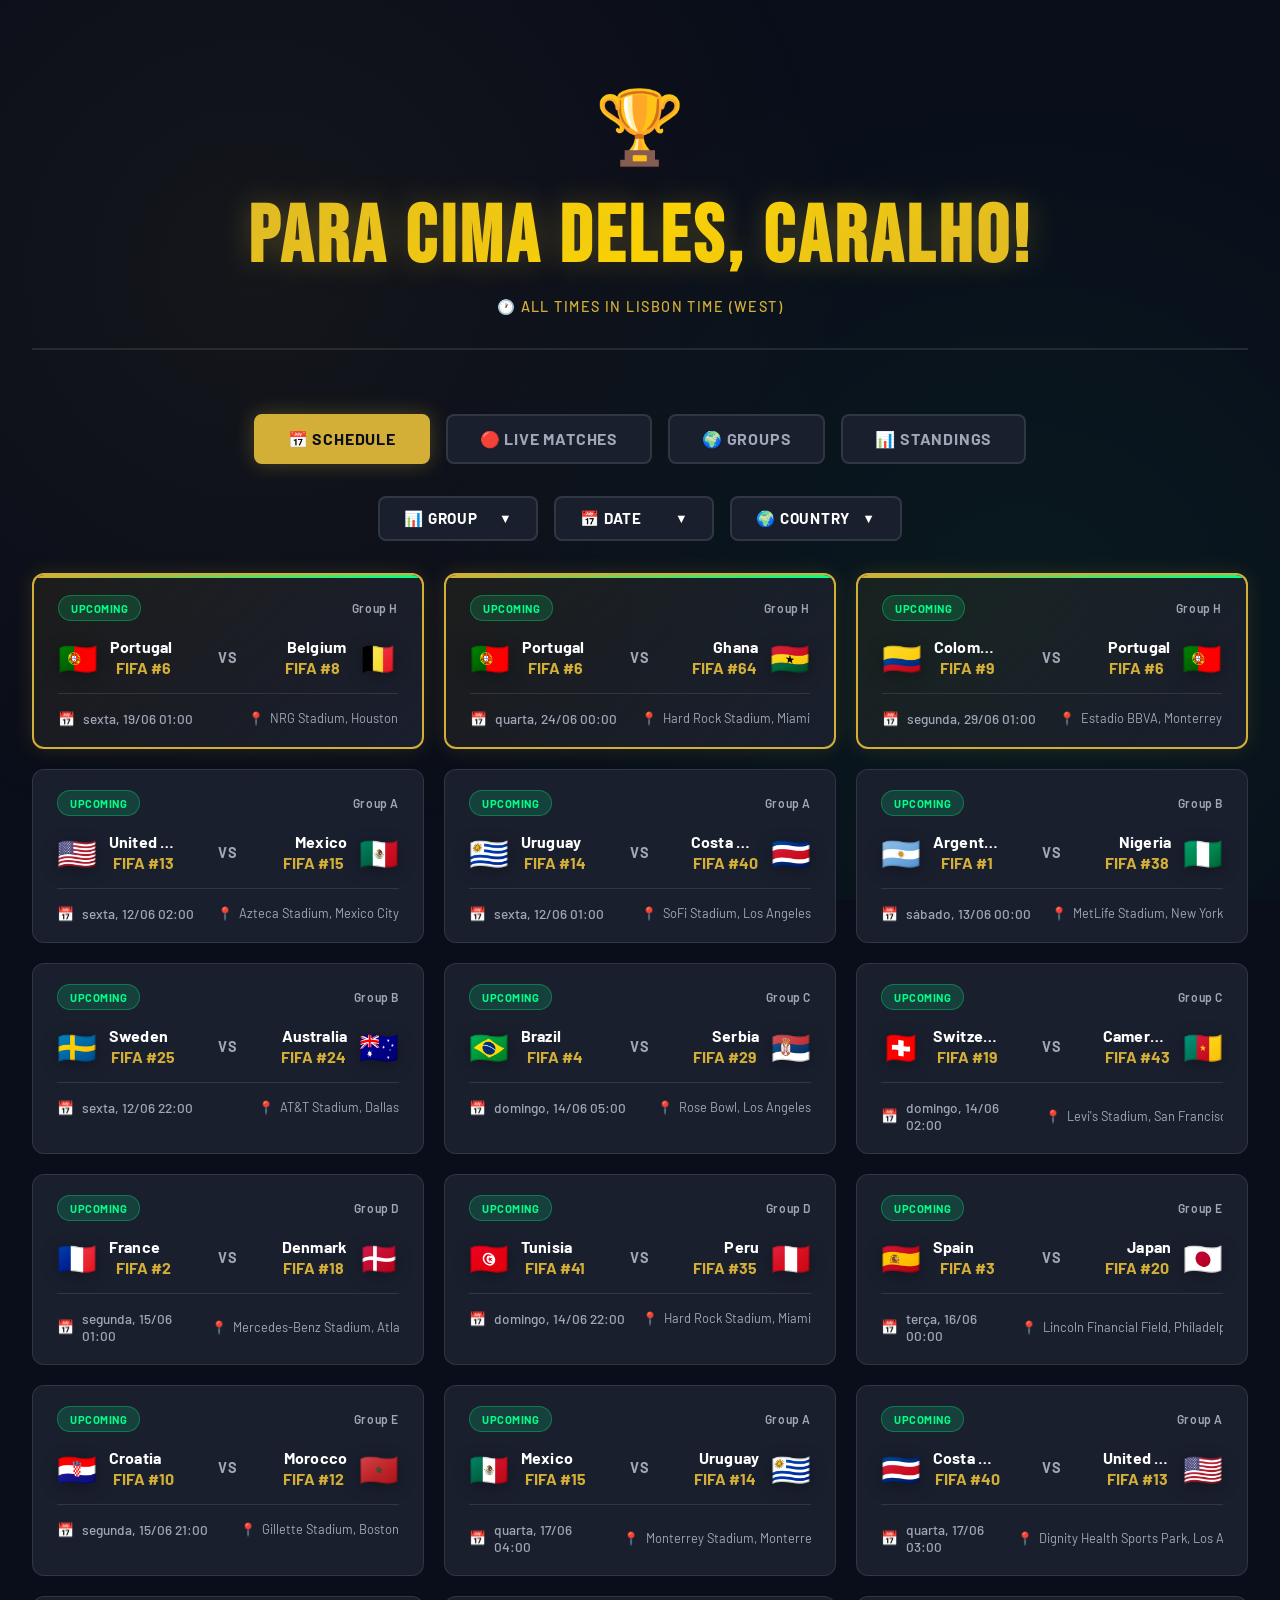
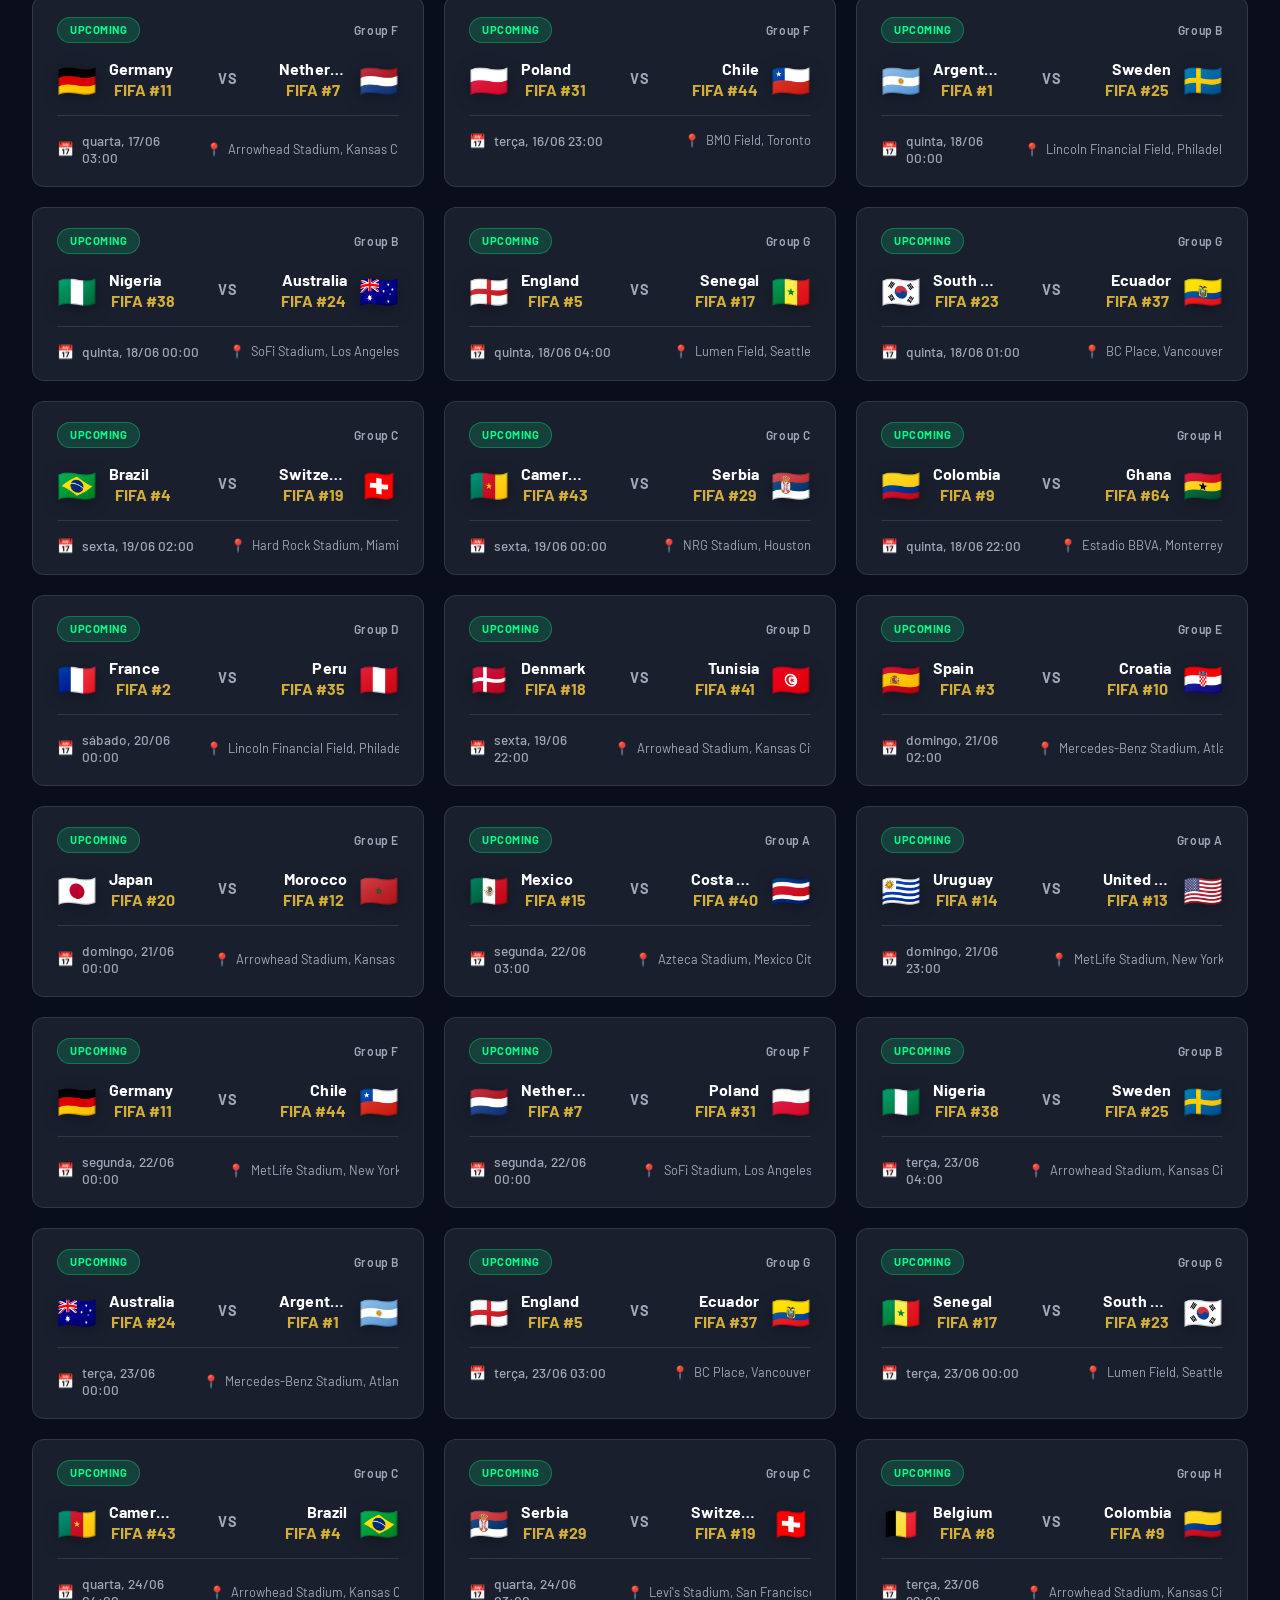
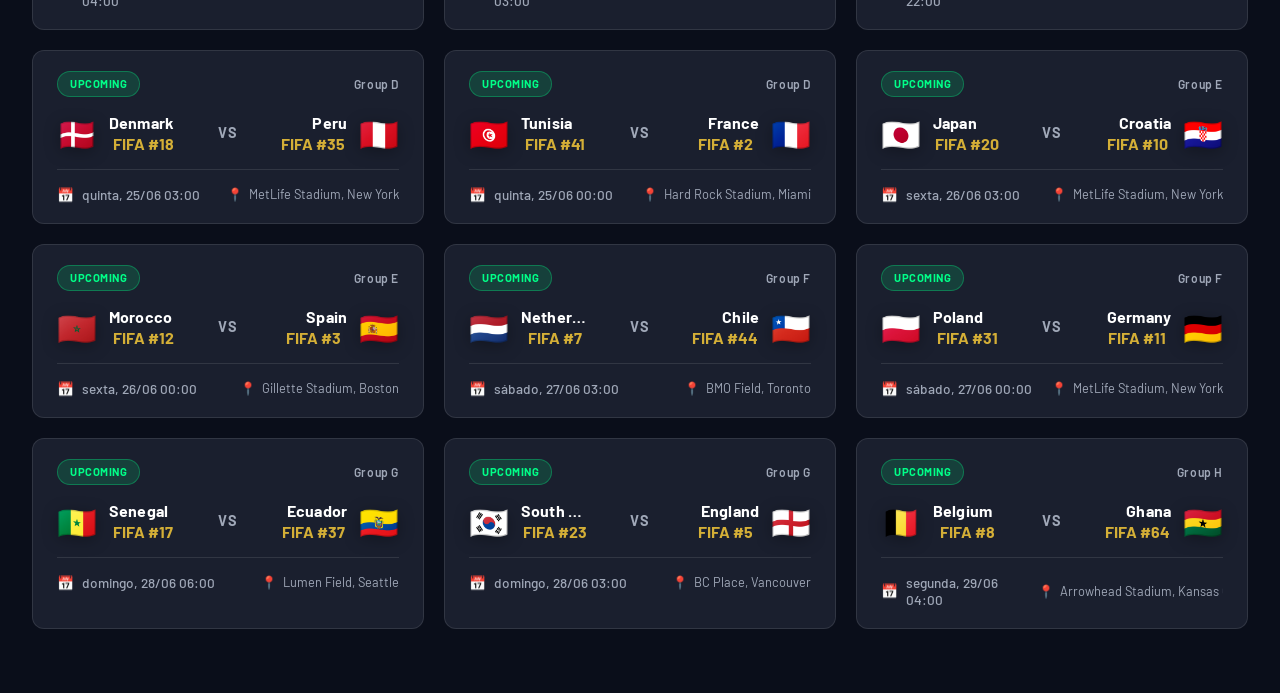
==== commit ea92a50c: "Update index.html" ====
--- a/index.html
+++ b/index.html
@@ -164,6 +164,156 @@
       box-shadow: 0 0 20px var(--glow);
     }
 
+    /* Filters - Compact Dropdowns */
+    .filters-container {
+      display: flex;
+      gap: 1rem;
+      margin-bottom: 2rem;
+      flex-wrap: wrap;
+      justify-content: center;
+    }
+
+    .active-filters {
+      width: 100%;
+    }
+
+    #filterBadges {
+      display: flex;
+      gap: 0.75rem;
+      flex-wrap: wrap;
+    }
+
+    .filter-badge {
+      display: inline-flex;
+      align-items: center;
+      gap: 0.5rem;
+      background: var(--accent-gold);
+      color: var(--bg-primary);
+      padding: 0.4rem 0.9rem;
+      border-radius: 16px;
+      font-size: 0.85rem;
+      font-weight: 600;
+      cursor: pointer;
+      transition: all 0.2s ease;
+    }
+
+    .filter-badge:hover {
+      transform: scale(1.05);
+      box-shadow: 0 4px 12px rgba(212, 175, 55, 0.3);
+    }
+
+    .filter-badge-close {
+      font-weight: 700;
+      margin-left: 0.25rem;
+      opacity: 0.8;
+    }
+
+    .filter-dropdown {
+      position: relative;
+    }
+
+    .filter-toggle {
+      background: var(--bg-card);
+      border: 2px solid var(--border);
+      color: var(--text-primary);
+      padding: 0.7rem 1.5rem;
+      border-radius: 8px;
+      cursor: pointer;
+      font-family: 'Barlow', sans-serif;
+      font-size: 0.95rem;
+      font-weight: 700;
+      text-transform: uppercase;
+      letter-spacing: 0.05em;
+      transition: all 0.3s ease;
+      display: flex;
+      align-items: center;
+      gap: 0.75rem;
+      min-width: 160px;
+      justify-content: space-between;
+    }
+
+    .filter-toggle:hover {
+      border-color: var(--accent-gold);
+      color: var(--accent-gold);
+      transform: translateY(-2px);
+    }
+
+    .filter-toggle.active {
+      background: var(--accent-gold);
+      border-color: var(--accent-gold);
+      color: var(--bg-primary);
+    }
+
+    .dropdown-arrow {
+      font-size: 0.8rem;
+      transition: transform 0.3s ease;
+    }
+
+    .filter-toggle.active .dropdown-arrow {
+      transform: rotate(180deg);
+    }
+
+    .dropdown-menu {
+      display: none;
+      position: absolute;
+      top: 100%;
+      left: 0;
+      background: var(--bg-card);
+      border: 2px solid var(--accent-gold);
+      border-radius: 8px;
+      margin-top: 0.5rem;
+      min-width: 200px;
+      max-height: 400px;
+      overflow-y: auto;
+      z-index: 100;
+      box-shadow: 0 10px 30px rgba(0, 0, 0, 0.5);
+    }
+
+    .dropdown-menu.active {
+      display: block;
+      animation: slideDown 0.2s ease-out;
+    }
+
+    @keyframes slideDown {
+      from {
+        opacity: 0;
+        transform: translateY(-10px);
+      }
+      to {
+        opacity: 1;
+        transform: translateY(0);
+      }
+    }
+
+    .dropdown-item {
+      display: block;
+      width: 100%;
+      padding: 0.8rem 1.2rem;
+      background: none;
+      border: none;
+      color: var(--text-secondary);
+      text-align: left;
+      cursor: pointer;
+      font-family: 'Barlow', sans-serif;
+      font-size: 0.9rem;
+      transition: all 0.2s ease;
+      font-weight: 500;
+    }
+
+    .dropdown-item:hover {
+      background: rgba(212, 175, 55, 0.1);
+      color: var(--accent-gold);
+      padding-left: 1.5rem;
+    }
+
+    .dropdown-item.active {
+      background: rgba(212, 175, 55, 0.2);
+      color: var(--accent-gold);
+      font-weight: 700;
+      border-left: 3px solid var(--accent-gold);
+      padding-left: 1.2rem;
+    }
+
     .tab-content {
       display: none;
     }
@@ -431,6 +581,10 @@
       animation: slideUp 0.3s ease-out;
       max-height: 90vh;
       overflow-y: auto;
+    }
+
+    .team-details {
+      padding: 1rem;
     }
 
     @keyframes slideUp {
@@ -661,8 +815,12 @@
       }
 
       .modal-content {
+        padding: 1.5rem 1.75rem;
+        margin: 1rem;
+      }
+
+      .team-details {
         padding: 1.5rem;
-        margin: 1rem;
       }
 
       /* Stack teams vertically in modal on mobile */
@@ -828,6 +986,103 @@
       <button class="tab-btn" data-tab="groups">🌍 Groups</button>
       <button class="tab-btn" data-tab="standings">📊 Standings</button>
     </nav>
+
+    <!-- Filters Section - Compact Dropdowns -->
+    <div class="filters-container" id="filtersContainer">
+      <!-- Active Filters Display -->
+      <div class="active-filters" id="activeFilters" style="display: none; margin-bottom: 1rem; padding: 0.75rem 1rem; background: rgba(212, 175, 55, 0.1); border: 1px solid rgba(212, 175, 55, 0.3); border-radius: 8px;">
+        <div style="font-size: 0.85rem; color: var(--accent-gold); margin-bottom: 0.5rem; font-weight: 700; text-transform: uppercase; letter-spacing: 0.05em;">Active Filters:</div>
+        <div id="filterBadges" style="display: flex; gap: 0.75rem; flex-wrap: wrap;"></div>
+      </div>
+
+      <div class="filter-dropdown">
+        <button class="filter-toggle" id="groupToggle">
+          <span>📊 Group</span>
+          <span class="dropdown-arrow">▼</span>
+        </button>
+        <div class="dropdown-menu" id="groupMenu">
+          <button class="dropdown-item active" data-filter="all">All Groups</button>
+          <button class="dropdown-item" data-filter="A">Group A</button>
+          <button class="dropdown-item" data-filter="B">Group B</button>
+          <button class="dropdown-item" data-filter="C">Group C</button>
+          <button class="dropdown-item" data-filter="D">Group D</button>
+          <button class="dropdown-item" data-filter="E">Group E</button>
+          <button class="dropdown-item" data-filter="F">Group F</button>
+          <button class="dropdown-item" data-filter="G">Group G</button>
+          <button class="dropdown-item" data-filter="H">Group H 🇵🇹 (Portugal)</button>
+        </div>
+      </div>
+
+      <div class="filter-dropdown">
+        <button class="filter-toggle" id="dateToggle">
+          <span>📅 Date</span>
+          <span class="dropdown-arrow">▼</span>
+        </button>
+        <div class="dropdown-menu" id="dateMenu">
+          <button class="dropdown-item active" data-filter-date="all">All Dates</button>
+          <button class="dropdown-item" data-filter-date="2026-06-11">Jun 11</button>
+          <button class="dropdown-item" data-filter-date="2026-06-12">Jun 12</button>
+          <button class="dropdown-item" data-filter-date="2026-06-13">Jun 13</button>
+          <button class="dropdown-item" data-filter-date="2026-06-14">Jun 14</button>
+          <button class="dropdown-item" data-filter-date="2026-06-15">Jun 15</button>
+          <button class="dropdown-item" data-filter-date="2026-06-16">Jun 16</button>
+          <button class="dropdown-item" data-filter-date="2026-06-17">Jun 17</button>
+          <button class="dropdown-item" data-filter-date="2026-06-18">Jun 18 🇵🇹</button>
+          <button class="dropdown-item" data-filter-date="2026-06-19">Jun 19</button>
+          <button class="dropdown-item" data-filter-date="2026-06-20">Jun 20</button>
+          <button class="dropdown-item" data-filter-date="2026-06-21">Jun 21</button>
+          <button class="dropdown-item" data-filter-date="2026-06-22">Jun 22</button>
+          <button class="dropdown-item" data-filter-date="2026-06-23">Jun 23 🇵🇹</button>
+          <button class="dropdown-item" data-filter-date="2026-06-24">Jun 24</button>
+          <button class="dropdown-item" data-filter-date="2026-06-25">Jun 25</button>
+          <button class="dropdown-item" data-filter-date="2026-06-26">Jun 26</button>
+          <button class="dropdown-item" data-filter-date="2026-06-27">Jun 27</button>
+          <button class="dropdown-item" data-filter-date="2026-06-28">Jun 28 🇵🇹</button>
+        </div>
+      </div>
+
+      <div class="filter-dropdown">
+        <button class="filter-toggle" id="countryToggle">
+          <span>🌍 Country</span>
+          <span class="dropdown-arrow">▼</span>
+        </button>
+        <div class="dropdown-menu" id="countryMenu">
+          <button class="dropdown-item active" data-filter-country="all">All Countries</button>
+          <button class="dropdown-item" data-filter-country="POR">🇵🇹 Portugal (Your Team!)</button>
+          <button class="dropdown-item" data-filter-country="US">🇺🇸 USA</button>
+          <button class="dropdown-item" data-filter-country="MEX">🇲🇽 Mexico</button>
+          <button class="dropdown-item" data-filter-country="URU">🇺🇾 Uruguay</button>
+          <button class="dropdown-item" data-filter-country="CRC">🇨🇷 Costa Rica</button>
+          <button class="dropdown-item" data-filter-country="ARG">🇦🇷 Argentina</button>
+          <button class="dropdown-item" data-filter-country="NGA">🇳🇬 Nigeria</button>
+          <button class="dropdown-item" data-filter-country="SWE">🇸🇪 Sweden</button>
+          <button class="dropdown-item" data-filter-country="AUS">🇦🇺 Australia</button>
+          <button class="dropdown-item" data-filter-country="BRA">🇧🇷 Brazil</button>
+          <button class="dropdown-item" data-filter-country="SRB">🇷🇸 Serbia</button>
+          <button class="dropdown-item" data-filter-country="SUI">🇨🇭 Switzerland</button>
+          <button class="dropdown-item" data-filter-country="CMR">🇨🇲 Cameroon</button>
+          <button class="dropdown-item" data-filter-country="FRA">🇫🇷 France</button>
+          <button class="dropdown-item" data-filter-country="DEN">🇩🇰 Denmark</button>
+          <button class="dropdown-item" data-filter-country="TUN">🇹🇳 Tunisia</button>
+          <button class="dropdown-item" data-filter-country="PER">🇵🇪 Peru</button>
+          <button class="dropdown-item" data-filter-country="ESP">🇪🇸 Spain</button>
+          <button class="dropdown-item" data-filter-country="JPN">🇯🇵 Japan</button>
+          <button class="dropdown-item" data-filter-country="CRO">🇭🇷 Croatia</button>
+          <button class="dropdown-item" data-filter-country="MAR">🇲🇦 Morocco</button>
+          <button class="dropdown-item" data-filter-country="GER">🇩🇪 Germany</button>
+          <button class="dropdown-item" data-filter-country="NED">🇳🇱 Netherlands</button>
+          <button class="dropdown-item" data-filter-country="POL">🇵🇱 Poland</button>
+          <button class="dropdown-item" data-filter-country="CHI">🇨🇱 Chile</button>
+          <button class="dropdown-item" data-filter-country="ENG">🏴󠁧󠁢󠁥󠁮󠁧󠁿 England</button>
+          <button class="dropdown-item" data-filter-country="SEN">🇸🇳 Senegal</button>
+          <button class="dropdown-item" data-filter-country="KOR">🇰🇷 South Korea</button>
+          <button class="dropdown-item" data-filter-country="ECU">🇪🇨 Ecuador</button>
+          <button class="dropdown-item" data-filter-country="BEL">🇧🇪 Belgium</button>
+          <button class="dropdown-item" data-filter-country="COL">🇨🇴 Colombia</button>
+          <button class="dropdown-item" data-filter-country="GHA">🇬🇭 Ghana</button>
+        </div>
+      </div>
+    </div>
 
     <div id="schedule" class="tab-content active">
       <div class="matches-grid" id="scheduleMatches">
@@ -1017,27 +1272,326 @@
             'Famous for the passionate "Cielito Lindo" fan chant',
             'Mexico has reached the Round of 16 seven consecutive times'
           ]
+        },
+        'URU': {
+          capital: 'Montevideo',
+          population: '3.4 million',
+          titles: '2 World Cups (1930, 1950)',
+          funFacts: [
+            'Won the first-ever World Cup in 1930 at home',
+            'Only country with more World Cup wins than games played',
+            'Ghiggia scored 2 goals in the 1950 final upset',
+            'Smallest country by population to win a World Cup'
+          ]
+        },
+        'CRC': {
+          capital: 'San José',
+          population: '5.2 million',
+          titles: '0 World Cups',
+          funFacts: [
+            'Shocked the world reaching quarter-finals in 2014',
+            'No military since 1949 - most peaceful nation in Americas',
+            'Known for "La Sele" passionate fans',
+            'Most biodiverse country per square kilometer'
+          ]
+        },
+        'NGA': {
+          capital: 'Abuja',
+          population: '206 million',
+          titles: '0 World Cups',
+          funFacts: [
+            'Africa\'s largest economy and most populous country',
+            'Known as the "Giant of Africa"',
+            'Reached World Cup quarterfinals in 1994',
+            'Jay-Jay Okocha was one of Africa\'s greatest midfielders'
+          ]
+        },
+        'SWE': {
+          capital: 'Stockholm',
+          population: '10.4 million',
+          titles: '0 World Cups',
+          funFacts: [
+            'Reached World Cup final in 1958 and 1994',
+            'Zlatan Ibrahimović is their all-time leading scorer',
+            'Known for technical football and strong defense',
+            'Three consecutive Olympic gold medals in football'
+          ]
+        },
+        'AUS': {
+          capital: 'Canberra',
+          population: '25.7 million',
+          titles: '0 World Cups',
+          funFacts: [
+            'Moved from Oceania to Asian confederation in 2006',
+            'Reached Round of 16 in 2006 World Cup',
+            'Tim Cahill scored fastest goal by Asian team in 2014',
+            'Known for fighting spirit and never-say-die attitude'
+          ]
+        },
+        'SRB': {
+          capital: 'Belgrade',
+          population: '6.7 million',
+          titles: '0 World Cups',
+          funFacts: [
+            'Yugoslav team won multiple Olympic golds before breakup',
+            'Known for producing world-class defensive players',
+            'Reached World Cup quarterfinals in 1930 and 1962',
+            'Strong rivalry with Croatia and Bosnia'
+          ]
+        },
+        'SUI': {
+          capital: 'Bern',
+          population: '8.7 million',
+          titles: '0 World Cups',
+          funFacts: [
+            'Hosted the World Cup in 1954',
+            'Never lost in the group stage at World Cups',
+            'Known for disciplined and tactical approach',
+            'Regular World Cup qualifiers with strong defense'
+          ]
+        },
+        'CMR': {
+          capital: 'Yaoundé',
+          population: '27.9 million',
+          titles: '0 World Cups',
+          funFacts: [
+            'Only African team to reach World Cup quarterfinals (1990)',
+            'Samuel Eto\'o is their greatest striker ever',
+            'Known as the "Indomitable Lions"',
+            'Won African Cup of Nations 5 times'
+          ]
+        },
+        'DEN': {
+          capital: 'Copenhagen',
+          population: '5.9 million',
+          titles: '0 World Cups',
+          funFacts: [
+            'Had tragic moment in Euro 2020 when Eriksen collapsed',
+            'Reached World Cup semifinals in 1998',
+            'Known for organized defensive play',
+            'Strong Scandinavian football tradition'
+          ]
+        },
+        'TUN': {
+          capital: 'Tunis',
+          population: '12.1 million',
+          titles: '0 World Cups',
+          funFacts: [
+            'First African nation to qualify for World Cup (1978)',
+            'Won African Cup of Nations 1 time',
+            'Known for underdog spirit',
+            'Strong youth development program'
+          ]
+        },
+        'PER': {
+          capital: 'Lima',
+          population: '33.4 million',
+          titles: '0 World Cups',
+          funFacts: [
+            'Reached World Cup quarterfinals in 1930 and 1970',
+            'Won Copa América 2 times (1939, 1975)',
+            'Home of the Amazon rainforest',
+            'Known for exciting attacking football'
+          ]
+        },
+        'JPN': {
+          capital: 'Tokyo',
+          population: '123 million',
+          titles: '0 World Cups',
+          funFacts: [
+            'Hosted the World Cup in 2002 (shared with South Korea)',
+            'Reached quarterfinals in 2002 - best performance',
+            'Known for disciplined and technical play',
+            'Women\'s team won World Cup in 2011'
+          ]
+        },
+        'CRO': {
+          capital: 'Zagreb',
+          population: '3.9 million',
+          titles: '0 World Cups',
+          funFacts: [
+            'Reached World Cup final in 2018 - incredible for small nation',
+            'Only 30 years old as independent nation',
+            'Lost to France in 2018 final after extra time',
+            'Produced Modrić and Rakitić world-class players'
+          ]
+        },
+        'MAR': {
+          capital: 'Rabat',
+          population: '37 million',
+          titles: '0 World Cups',
+          funFacts: [
+            'Reached World Cup semifinals in 2022 - best African performance',
+            'Won African Cup of Nations in 1976',
+            'Known as the "Atlas Lions"',
+            'Hakim Ziyech is one of their brightest stars'
+          ]
+        },
+        'NED': {
+          capital: 'Amsterdam',
+          population: '17.5 million',
+          titles: '0 World Cups',
+          funFacts: [
+            'Reached World Cup final 3 times (1974, 1978, 2010)',
+            'Pioneers of "Total Football" philosophy',
+            'Johan Cruyff revolutionized the game',
+            'Famous for attacking, creative football'
+          ]
+        },
+        'POL': {
+          capital: 'Warsaw',
+          population: '38 million',
+          titles: '0 World Cups',
+          funFacts: [
+            'Robert Lewandowski is one of the world\'s best strikers',
+            'Won Olympic gold medals in football',
+            'Reached World Cup quarterfinals in 1974',
+            'Strong Central European football tradition'
+          ]
+        },
+        'CHI': {
+          capital: 'Santiago',
+          population: '19.1 million',
+          titles: '0 World Cups',
+          funFacts: [
+            'Won Copa América twice (2015, 2016)',
+            'Reached World Cup semifinals in 1962',
+            'Alexis Sánchez brought international attention',
+            'Known for passionate fans and attacking style'
+          ]
+        },
+        'SEN': {
+          capital: 'Dakar',
+          population: '17.1 million',
+          titles: '0 World Cups',
+          funFacts: [
+            'Shocked the world reaching quarterfinals in 2002',
+            'Won African Cup of Nations in 2021 and 2022',
+            'Known as the "Teranga Lions"',
+            'Sadio Mané is one of the world\'s best players'
+          ]
+        },
+        'KOR': {
+          capital: 'Seoul',
+          population: '51.7 million',
+          titles: '0 World Cups',
+          funFacts: [
+            'Hosted the World Cup in 2002 (shared with Japan)',
+            'Reached World Cup semifinals in 2002',
+            'Known for discipline, hard work, and never giving up',
+            'Son Heung-min is one of their greatest modern players'
+          ]
+        },
+        'ECU': {
+          capital: 'Quito',
+          population: '17.8 million',
+          titles: '0 World Cups',
+          funFacts: [
+            'Smallest country by area to qualify for World Cup',
+            'Reached Round of 16 in 2006',
+            'Home to Galápagos Islands and Amazon rainforest',
+            'Built team with mostly domestic players'
+          ]
+        },
+        'BEL': {
+          capital: 'Brussels',
+          population: '11.6 million',
+          titles: '0 World Cups',
+          funFacts: [
+            'Had a "Golden Generation" with Hazard, De Bruyne, Lukaku',
+            'Reached World Cup semifinals in 2018',
+            'Known for attacking flair and technical ability',
+            'Produced many top European league players'
+          ]
+        },
+        'COL': {
+          capital: 'Bogotá',
+          population: '51.8 million',
+          titles: '0 World Cups',
+          funFacts: [
+            'Reached World Cup quarterfinals in 1990 and 2014',
+            'Known for passionate fans and attacking football',
+            'James Rodríguez put Colombia on map in 2014',
+            'One of South America\'s most exciting teams'
+          ]
+        },
+        'GHA': {
+          capital: 'Accra',
+          population: '33.1 million',
+          titles: '0 World Cups',
+          funFacts: [
+            'Reached World Cup quarterfinals in 2010',
+            'Won African Cup of Nations 5 times',
+            'Known as the "Black Stars"',
+            'One of West Africa\'s football powerhouses'
+          ]
         }
       },
 
       matches: [
-        // Times stored in local venue time, will be converted to Lisbon time
+        // Group A
         { home: 'US', away: 'MEX', date: '2026-06-11', time: '20:00', timezone: 'America/Mexico_City', venue: 'Azteca Stadium, Mexico City', status: 'upcoming', group: 'A' },
         { home: 'URU', away: 'CRC', date: '2026-06-11', time: '17:00', timezone: 'America/Los_Angeles', venue: 'SoFi Stadium, Los Angeles', status: 'upcoming', group: 'A' },
+        { home: 'MEX', away: 'URU', date: '2026-06-16', time: '22:00', timezone: 'America/Mexico_City', venue: 'Monterrey Stadium, Monterrey', status: 'upcoming', group: 'A' },
+        { home: 'CRC', away: 'US', date: '2026-06-16', time: '19:00', timezone: 'America/Los_Angeles', venue: 'Dignity Health Sports Park, Los Angeles', status: 'upcoming', group: 'A' },
+        { home: 'MEX', away: 'CRC', date: '2026-06-21', time: '21:00', timezone: 'America/Mexico_City', venue: 'Azteca Stadium, Mexico City', status: 'upcoming', group: 'A' },
+        { home: 'URU', away: 'US', date: '2026-06-21', time: '18:00', timezone: 'America/New_York', venue: 'MetLife Stadium, New York', status: 'upcoming', group: 'A' },
+        
+        // Group B
         { home: 'ARG', away: 'NGA', date: '2026-06-12', time: '19:00', timezone: 'America/New_York', venue: 'MetLife Stadium, New York', status: 'upcoming', group: 'B' },
         { home: 'SWE', away: 'AUS', date: '2026-06-12', time: '16:00', timezone: 'America/Chicago', venue: 'AT&T Stadium, Dallas', status: 'upcoming', group: 'B' },
+        { home: 'ARG', away: 'SWE', date: '2026-06-17', time: '19:00', timezone: 'America/New_York', venue: 'Lincoln Financial Field, Philadelphia', status: 'upcoming', group: 'B' },
+        { home: 'NGA', away: 'AUS', date: '2026-06-17', time: '16:00', timezone: 'America/Los_Angeles', venue: 'SoFi Stadium, Los Angeles', status: 'upcoming', group: 'B' },
+        { home: 'NGA', away: 'SWE', date: '2026-06-22', time: '22:00', timezone: 'America/Chicago', venue: 'Arrowhead Stadium, Kansas City', status: 'upcoming', group: 'B' },
+        { home: 'AUS', away: 'ARG', date: '2026-06-22', time: '19:00', timezone: 'America/New_York', venue: 'Mercedes-Benz Stadium, Atlanta', status: 'upcoming', group: 'B' },
+        
+        // Group C
         { home: 'BRA', away: 'SRB', date: '2026-06-13', time: '21:00', timezone: 'America/Los_Angeles', venue: 'Rose Bowl, Los Angeles', status: 'upcoming', group: 'C' },
         { home: 'SUI', away: 'CMR', date: '2026-06-13', time: '18:00', timezone: 'America/Los_Angeles', venue: 'Levi\'s Stadium, San Francisco', status: 'upcoming', group: 'C' },
+        { home: 'BRA', away: 'SUI', date: '2026-06-18', time: '21:00', timezone: 'America/New_York', venue: 'Hard Rock Stadium, Miami', status: 'upcoming', group: 'C' },
+        { home: 'CMR', away: 'SRB', date: '2026-06-18', time: '18:00', timezone: 'America/Chicago', venue: 'NRG Stadium, Houston', status: 'upcoming', group: 'C' },
+        { home: 'CMR', away: 'BRA', date: '2026-06-23', time: '22:00', timezone: 'America/Chicago', venue: 'Arrowhead Stadium, Kansas City', status: 'upcoming', group: 'C' },
+        { home: 'SRB', away: 'SUI', date: '2026-06-23', time: '19:00', timezone: 'America/Los_Angeles', venue: 'Levi\'s Stadium, San Francisco', status: 'upcoming', group: 'C' },
+        
+        // Group D
         { home: 'FRA', away: 'DEN', date: '2026-06-14', time: '20:00', timezone: 'America/New_York', venue: 'Mercedes-Benz Stadium, Atlanta', status: 'upcoming', group: 'D' },
         { home: 'TUN', away: 'PER', date: '2026-06-14', time: '17:00', timezone: 'America/New_York', venue: 'Hard Rock Stadium, Miami', status: 'upcoming', group: 'D' },
+        { home: 'FRA', away: 'PER', date: '2026-06-19', time: '19:00', timezone: 'America/New_York', venue: 'Lincoln Financial Field, Philadelphia', status: 'upcoming', group: 'D' },
+        { home: 'DEN', away: 'TUN', date: '2026-06-19', time: '16:00', timezone: 'America/Chicago', venue: 'Arrowhead Stadium, Kansas City', status: 'upcoming', group: 'D' },
+        { home: 'DEN', away: 'PER', date: '2026-06-24', time: '22:00', timezone: 'America/New_York', venue: 'MetLife Stadium, New York', status: 'upcoming', group: 'D' },
+        { home: 'TUN', away: 'FRA', date: '2026-06-24', time: '19:00', timezone: 'America/New_York', venue: 'Hard Rock Stadium, Miami', status: 'upcoming', group: 'D' },
+        
+        // Group E
         { home: 'ESP', away: 'JPN', date: '2026-06-15', time: '19:00', timezone: 'America/New_York', venue: 'Lincoln Financial Field, Philadelphia', status: 'upcoming', group: 'E' },
         { home: 'CRO', away: 'MAR', date: '2026-06-15', time: '16:00', timezone: 'America/New_York', venue: 'Gillette Stadium, Boston', status: 'upcoming', group: 'E' },
+        { home: 'ESP', away: 'CRO', date: '2026-06-20', time: '21:00', timezone: 'America/New_York', venue: 'Mercedes-Benz Stadium, Atlanta', status: 'upcoming', group: 'E' },
+        { home: 'JPN', away: 'MAR', date: '2026-06-20', time: '18:00', timezone: 'America/Chicago', venue: 'Arrowhead Stadium, Kansas City', status: 'upcoming', group: 'E' },
+        { home: 'JPN', away: 'CRO', date: '2026-06-25', time: '22:00', timezone: 'America/New_York', venue: 'MetLife Stadium, New York', status: 'upcoming', group: 'E' },
+        { home: 'MAR', away: 'ESP', date: '2026-06-25', time: '19:00', timezone: 'America/New_York', venue: 'Gillette Stadium, Boston', status: 'upcoming', group: 'E' },
+        
+        // Group F
         { home: 'GER', away: 'NED', date: '2026-06-16', time: '21:00', timezone: 'America/Chicago', venue: 'Arrowhead Stadium, Kansas City', status: 'upcoming', group: 'F' },
         { home: 'POL', away: 'CHI', date: '2026-06-16', time: '18:00', timezone: 'America/Toronto', venue: 'BMO Field, Toronto', status: 'upcoming', group: 'F' },
+        { home: 'GER', away: 'CHI', date: '2026-06-21', time: '19:00', timezone: 'America/New_York', venue: 'MetLife Stadium, New York', status: 'upcoming', group: 'F' },
+        { home: 'NED', away: 'POL', date: '2026-06-21', time: '16:00', timezone: 'America/Los_Angeles', venue: 'SoFi Stadium, Los Angeles', status: 'upcoming', group: 'F' },
+        { home: 'NED', away: 'CHI', date: '2026-06-26', time: '22:00', timezone: 'America/Toronto', venue: 'BMO Field, Toronto', status: 'upcoming', group: 'F' },
+        { home: 'POL', away: 'GER', date: '2026-06-26', time: '19:00', timezone: 'America/New_York', venue: 'MetLife Stadium, New York', status: 'upcoming', group: 'F' },
+        
+        // Group G
         { home: 'ENG', away: 'SEN', date: '2026-06-17', time: '20:00', timezone: 'America/Los_Angeles', venue: 'Lumen Field, Seattle', status: 'upcoming', group: 'G' },
         { home: 'KOR', away: 'ECU', date: '2026-06-17', time: '17:00', timezone: 'America/Vancouver', venue: 'BC Place, Vancouver', status: 'upcoming', group: 'G' },
+        { home: 'ENG', away: 'ECU', date: '2026-06-22', time: '19:00', timezone: 'America/Vancouver', venue: 'BC Place, Vancouver', status: 'upcoming', group: 'G' },
+        { home: 'SEN', away: 'KOR', date: '2026-06-22', time: '16:00', timezone: 'America/Los_Angeles', venue: 'Lumen Field, Seattle', status: 'upcoming', group: 'G' },
+        { home: 'SEN', away: 'ECU', date: '2026-06-27', time: '22:00', timezone: 'America/Los_Angeles', venue: 'Lumen Field, Seattle', status: 'upcoming', group: 'G' },
+        { home: 'KOR', away: 'ENG', date: '2026-06-27', time: '19:00', timezone: 'America/Vancouver', venue: 'BC Place, Vancouver', status: 'upcoming', group: 'G' },
+        
+        // Group H (Portugal!)
         { home: 'POR', away: 'BEL', date: '2026-06-18', time: '19:00', timezone: 'America/Chicago', venue: 'NRG Stadium, Houston', status: 'upcoming', group: 'H' },
-        { home: 'COL', away: 'GHA', date: '2026-06-18', time: '16:00', timezone: 'America/Monterrey', venue: 'Estadio BBVA, Monterrey', status: 'upcoming', group: 'H' }
+        { home: 'COL', away: 'GHA', date: '2026-06-18', time: '16:00', timezone: 'America/Monterrey', venue: 'Estadio BBVA, Monterrey', status: 'upcoming', group: 'H' },
+        { home: 'POR', away: 'GHA', date: '2026-06-23', time: '19:00', timezone: 'America/New_York', venue: 'Hard Rock Stadium, Miami', status: 'upcoming', group: 'H' },
+        { home: 'BEL', away: 'COL', date: '2026-06-23', time: '16:00', timezone: 'America/Chicago', venue: 'Arrowhead Stadium, Kansas City', status: 'upcoming', group: 'H' },
+        { home: 'BEL', away: 'GHA', date: '2026-06-28', time: '22:00', timezone: 'America/Chicago', venue: 'Arrowhead Stadium, Kansas City', status: 'upcoming', group: 'H' },
+        { home: 'COL', away: 'POR', date: '2026-06-28', time: '19:00', timezone: 'America/Monterrey', venue: 'Estadio BBVA, Monterrey', status: 'upcoming', group: 'H' }
       ]
     };
 
@@ -1050,18 +1604,99 @@
         btn.classList.add('active');
         document.getElementById(btn.dataset.tab).classList.add('active');
         
+        // Show/hide filters based on tab
+        const filtersContainer = document.getElementById('filtersContainer');
+        if (btn.dataset.tab === 'schedule') {
+          filtersContainer.style.display = 'block';
+        } else {
+          filtersContainer.style.display = 'none';
+        }
+        
         if (btn.dataset.tab === 'groups') renderGroups();
         if (btn.dataset.tab === 'standings') renderStandings();
       });
     });
 
-    // Render matches
+    // Global filter state
+    let currentGroupFilter = 'all';
+    let currentDateFilter = 'all';
+    let currentCountryFilter = 'all';
+
+    // Update active filter badges
+    function updateFilterBadges() {
+      const badgesContainer = document.getElementById('filterBadges');
+      const filtersDisplay = document.getElementById('activeFilters');
+      const badges = [];
+
+      if (currentGroupFilter !== 'all') {
+        badges.push(`<div class="filter-badge" onclick="clearGroupFilter()">📊 Group ${currentGroupFilter} <span class="filter-badge-close">✕</span></div>`);
+      }
+
+      if (currentDateFilter !== 'all') {
+        const dateObj = new Date(currentDateFilter);
+        const dateStr = dateObj.toLocaleDateString('en-US', { month: 'short', day: 'numeric' });
+        badges.push(`<div class="filter-badge" onclick="clearDateFilter()">📅 ${dateStr} <span class="filter-badge-close">✕</span></div>`);
+      }
+
+      if (currentCountryFilter !== 'all') {
+        const team = findTeam(currentCountryFilter);
+        badges.push(`<div class="filter-badge" onclick="clearCountryFilter()">${team.flag} ${team.name} <span class="filter-badge-close">✕</span></div>`);
+      }
+
+      badgesContainer.innerHTML = badges.join('');
+      filtersDisplay.style.display = badges.length > 0 ? 'block' : 'none';
+    }
+
+    // Clear individual filters
+    function clearGroupFilter() {
+      currentGroupFilter = 'all';
+      document.querySelectorAll('#groupMenu [data-filter]').forEach(b => b.classList.remove('active'));
+      document.querySelector('#groupMenu [data-filter="all"]').classList.add('active');
+      updateFilterBadges();
+      renderMatches('scheduleMatches');
+      renderMatches('liveMatches', 'live');
+    }
+
+    function clearDateFilter() {
+      currentDateFilter = 'all';
+      document.querySelectorAll('#dateMenu [data-filter-date]').forEach(b => b.classList.remove('active'));
+      document.querySelector('#dateMenu [data-filter-date="all"]').classList.add('active');
+      updateFilterBadges();
+      renderMatches('scheduleMatches');
+      renderMatches('liveMatches', 'live');
+    }
+
+    function clearCountryFilter() {
+      currentCountryFilter = 'all';
+      document.querySelectorAll('#countryMenu [data-filter-country]').forEach(b => b.classList.remove('active'));
+      document.querySelector('#countryMenu [data-filter-country="all"]').classList.add('active');
+      updateFilterBadges();
+      renderMatches('scheduleMatches');
+      renderMatches('liveMatches', 'live');
+    }
+
+    // Render matches with filtering
     function renderMatches(containerId, filter = null) {
       const container = document.getElementById(containerId);
       let matches = worldCupData.matches;
       
       if (filter === 'live') {
         matches = matches.filter(m => m.status === 'live');
+      }
+      
+      // Apply group filter
+      if (currentGroupFilter !== 'all') {
+        matches = matches.filter(m => m.group === currentGroupFilter);
+      }
+      
+      // Apply date filter
+      if (currentDateFilter !== 'all') {
+        matches = matches.filter(m => m.date === currentDateFilter);
+      }
+      
+      // Apply country filter
+      if (currentCountryFilter !== 'all') {
+        matches = matches.filter(m => m.home === currentCountryFilter || m.away === currentCountryFilter);
       }
       
       // Sort: Portugal matches first, then by date
@@ -1076,7 +1711,7 @@
       });
       
       if (matches.length === 0) {
-        container.innerHTML = '<div class="loading"><p>No matches to display</p></div>';
+        container.innerHTML = '<div class="loading"><p>No matches for selected filters</p></div>';
         return;
       }
       
@@ -1087,7 +1722,7 @@
         const isPortugalMatch = match.home === 'POR' || match.away === 'POR';
         
         return `
-          <div class="match-card ${isPortugalMatch ? 'portugal-match' : ''}" onclick="showMatchDetails('${match.home}', '${match.away}')">
+          <div class="match-card ${isPortugalMatch ? 'portugal-match' : ''}" onclick="showMatchDetails('${match.home}', '${match.away}')" role="button" tabindex="0" aria-label="${homeTeam.name} vs ${awayTeam.name}, ${lisbonTime.date} at ${lisbonTime.time} (Lisbon time), ${match.venue}">
             <div class="match-header">
               <span class="match-status status-${match.status}">
                 ${match.status === 'live' ? 'LIVE' : match.status === 'finished' ? 'FINISHED' : 'UPCOMING'}
@@ -1129,7 +1764,7 @@
               </div>
               <div class="match-venue">
                 <span>📍</span>
-                <span>${match.venue.split(',')[0]}</span>
+                <span title="${match.venue}">${match.venue}</span>
               </div>
             </div>
           </div>
@@ -1141,15 +1776,18 @@
     function renderGroups() {
       const container = document.getElementById('groupsContainer');
       container.innerHTML = Object.entries(worldCupData.groups).map(([group, teams]) => `
-        <div class="group-card">
-          <h3 class="group-title">Group ${group}</h3>
+        <div class="group-card" ${group === 'H' ? 'style="border: 2px solid var(--accent-gold); box-shadow: 0 0 20px rgba(212, 175, 55, 0.2);"' : ''}>
+          <div style="display: flex; align-items: center; gap: 0.75rem; margin-bottom: 1rem;">
+            <h3 class="group-title" style="margin: 0;">Group ${group}</h3>
+            ${group === 'H' ? '<span style="background: var(--accent-gold); color: var(--bg-primary); padding: 0.3rem 0.8rem; border-radius: 12px; font-size: 0.75rem; font-weight: 700;">🇵🇹 Your Group</span>' : ''}
+          </div>
           <ul class="team-list">
             ${teams.map((team, index) => `
-              <li class="team-item" onclick="showCountryInfo('${team.code}')">
-                <span class="team-rank">#${index + 1}</span>
+              <li class="team-item" onclick="showCountryInfo('${team.code}')" role="button" tabindex="0" aria-label="${team.name}, FIFA Ranking #${team.rank}">
+                <span class="team-rank">${index + 1}</span>
                 <span class="team-flag-small">${team.flag}</span>
                 <span>${team.name}</span>
-                <span class="team-stats">FIFA: ${team.rank}</span>
+                <span class="team-stats">FIFA #${team.rank}</span>
               </li>
             `).join('')}
           </ul>
@@ -1395,20 +2033,84 @@
     renderMatches('scheduleMatches');
     renderMatches('liveMatches', 'live');
     
-    // Simulate live updates every 30 seconds
-    setInterval(() => {
-      // Randomly update a match to "live" status
-      const upcomingMatches = worldCupData.matches.filter(m => m.status === 'upcoming');
-      if (upcomingMatches.length > 0 && Math.random() > 0.7) {
-        const randomMatch = upcomingMatches[Math.floor(Math.random() * upcomingMatches.length)];
-        randomMatch.status = 'live';
-        randomMatch.homeScore = Math.floor(Math.random() * 4);
-        randomMatch.awayScore = Math.floor(Math.random() * 4);
-        
+    // Dropdown toggle functionality
+    document.getElementById('groupToggle').addEventListener('click', () => {
+      const menu = document.getElementById('groupMenu');
+      menu.classList.toggle('active');
+      document.getElementById('groupToggle').classList.toggle('active');
+      document.getElementById('dateToggle').classList.remove('active');
+      document.getElementById('countryToggle').classList.remove('active');
+      document.getElementById('dateMenu').classList.remove('active');
+      document.getElementById('countryMenu').classList.remove('active');
+    });
+
+    document.getElementById('dateToggle').addEventListener('click', () => {
+      const menu = document.getElementById('dateMenu');
+      menu.classList.toggle('active');
+      document.getElementById('dateToggle').classList.toggle('active');
+      document.getElementById('groupToggle').classList.remove('active');
+      document.getElementById('countryToggle').classList.remove('active');
+      document.getElementById('groupMenu').classList.remove('active');
+      document.getElementById('countryMenu').classList.remove('active');
+    });
+
+    document.getElementById('countryToggle').addEventListener('click', () => {
+      const menu = document.getElementById('countryMenu');
+      menu.classList.toggle('active');
+      document.getElementById('countryToggle').classList.toggle('active');
+      document.getElementById('groupToggle').classList.remove('active');
+      document.getElementById('dateToggle').classList.remove('active');
+      document.getElementById('groupMenu').classList.remove('active');
+      document.getElementById('dateMenu').classList.remove('active');
+    });
+
+    // Close dropdowns when clicking outside
+    document.addEventListener('click', (e) => {
+      if (!e.target.closest('.filter-dropdown')) {
+        document.getElementById('groupMenu').classList.remove('active');
+        document.getElementById('dateMenu').classList.remove('active');
+        document.getElementById('countryMenu').classList.remove('active');
+        document.getElementById('groupToggle').classList.remove('active');
+        document.getElementById('dateToggle').classList.remove('active');
+        document.getElementById('countryToggle').classList.remove('active');
+      }
+    });
+
+    // Group filter event listeners
+    document.querySelectorAll('#groupMenu [data-filter]').forEach(btn => {
+      btn.addEventListener('click', () => {
+        document.querySelectorAll('#groupMenu [data-filter]').forEach(b => b.classList.remove('active'));
+        btn.classList.add('active');
+        currentGroupFilter = btn.dataset.filter;
+        updateFilterBadges();
         renderMatches('scheduleMatches');
         renderMatches('liveMatches', 'live');
-      }
-    }, 30000);
+      });
+    });
+
+    // Date filter event listeners
+    document.querySelectorAll('#dateMenu [data-filter-date]').forEach(btn => {
+      btn.addEventListener('click', () => {
+        document.querySelectorAll('#dateMenu [data-filter-date]').forEach(b => b.classList.remove('active'));
+        btn.classList.add('active');
+        currentDateFilter = btn.dataset.filterDate;
+        updateFilterBadges();
+        renderMatches('scheduleMatches');
+        renderMatches('liveMatches', 'live');
+      });
+    });
+
+    // Country filter event listeners
+    document.querySelectorAll('#countryMenu [data-filter-country]').forEach(btn => {
+      btn.addEventListener('click', () => {
+        document.querySelectorAll('#countryMenu [data-filter-country]').forEach(b => b.classList.remove('active'));
+        btn.classList.add('active');
+        currentCountryFilter = btn.dataset.filterCountry;
+        updateFilterBadges();
+        renderMatches('scheduleMatches');
+        renderMatches('liveMatches', 'live');
+      });
+    });
   </script>
 </body>
 </html>
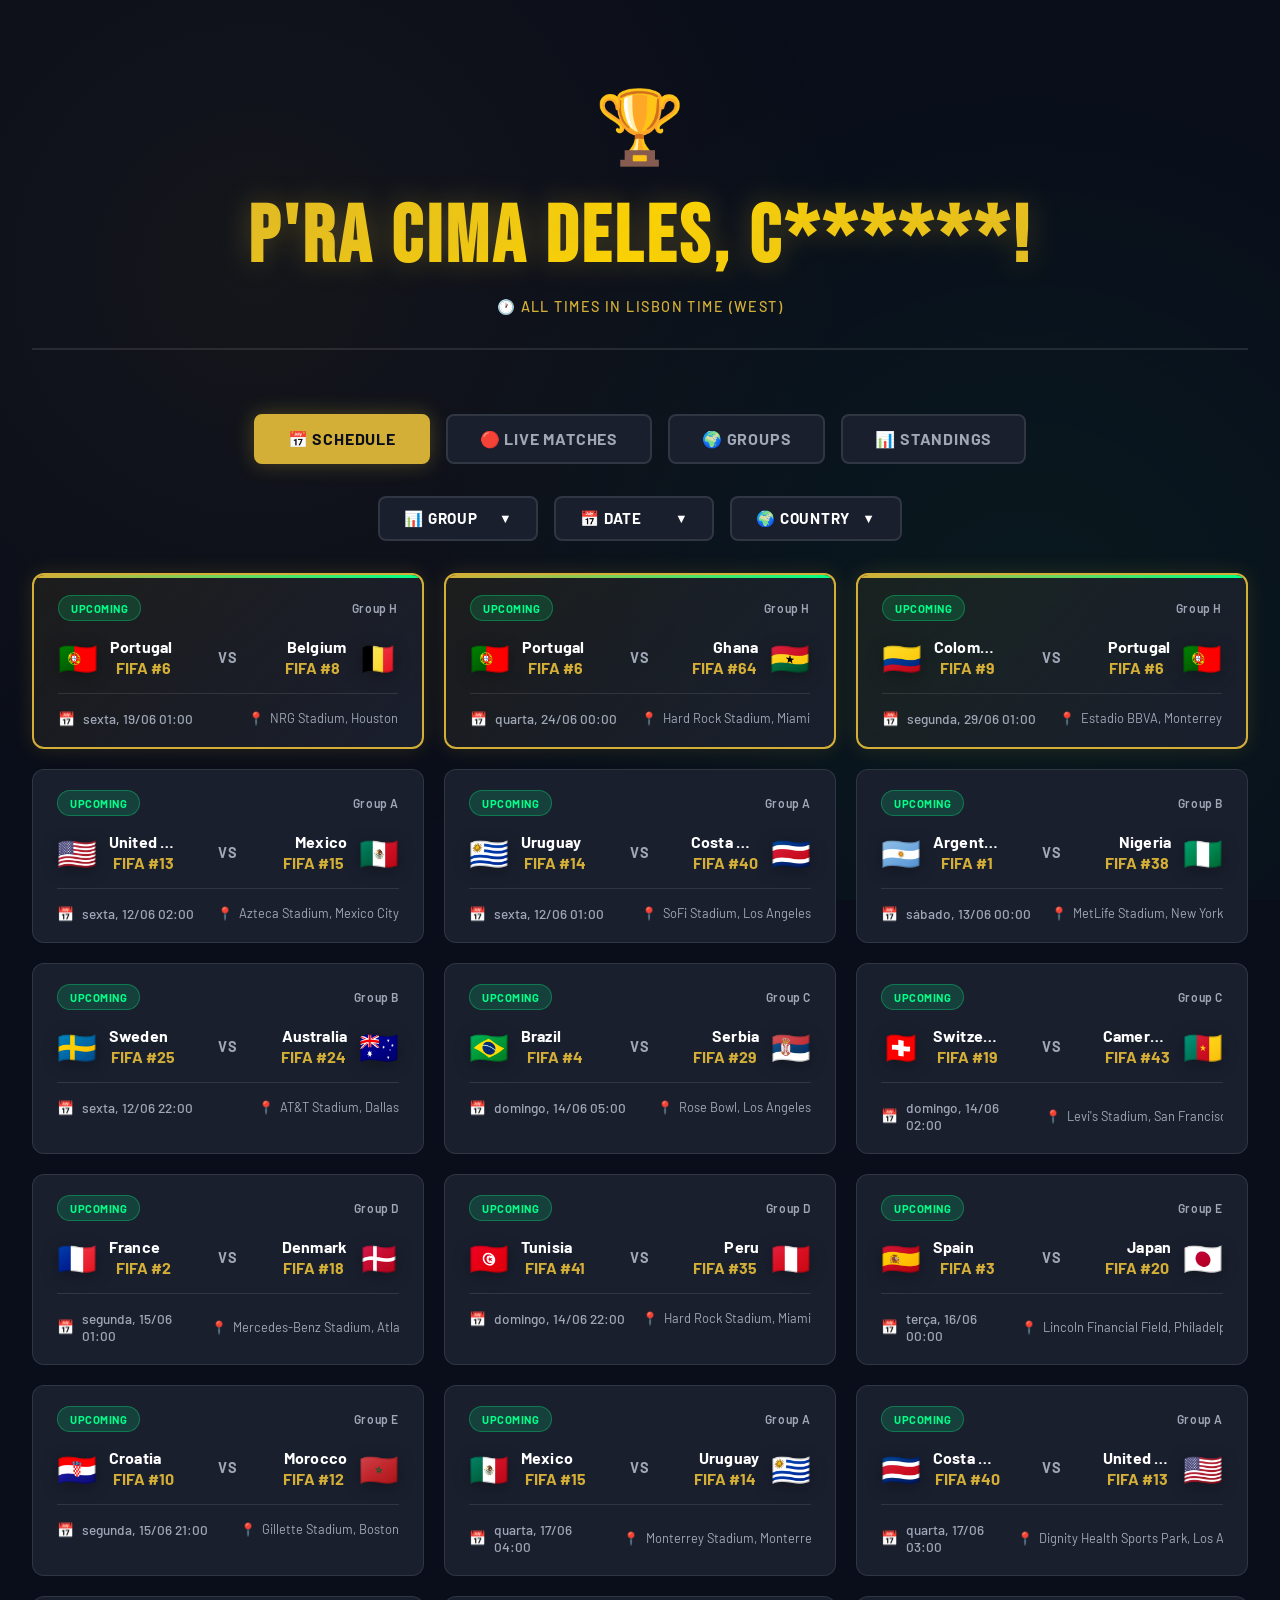
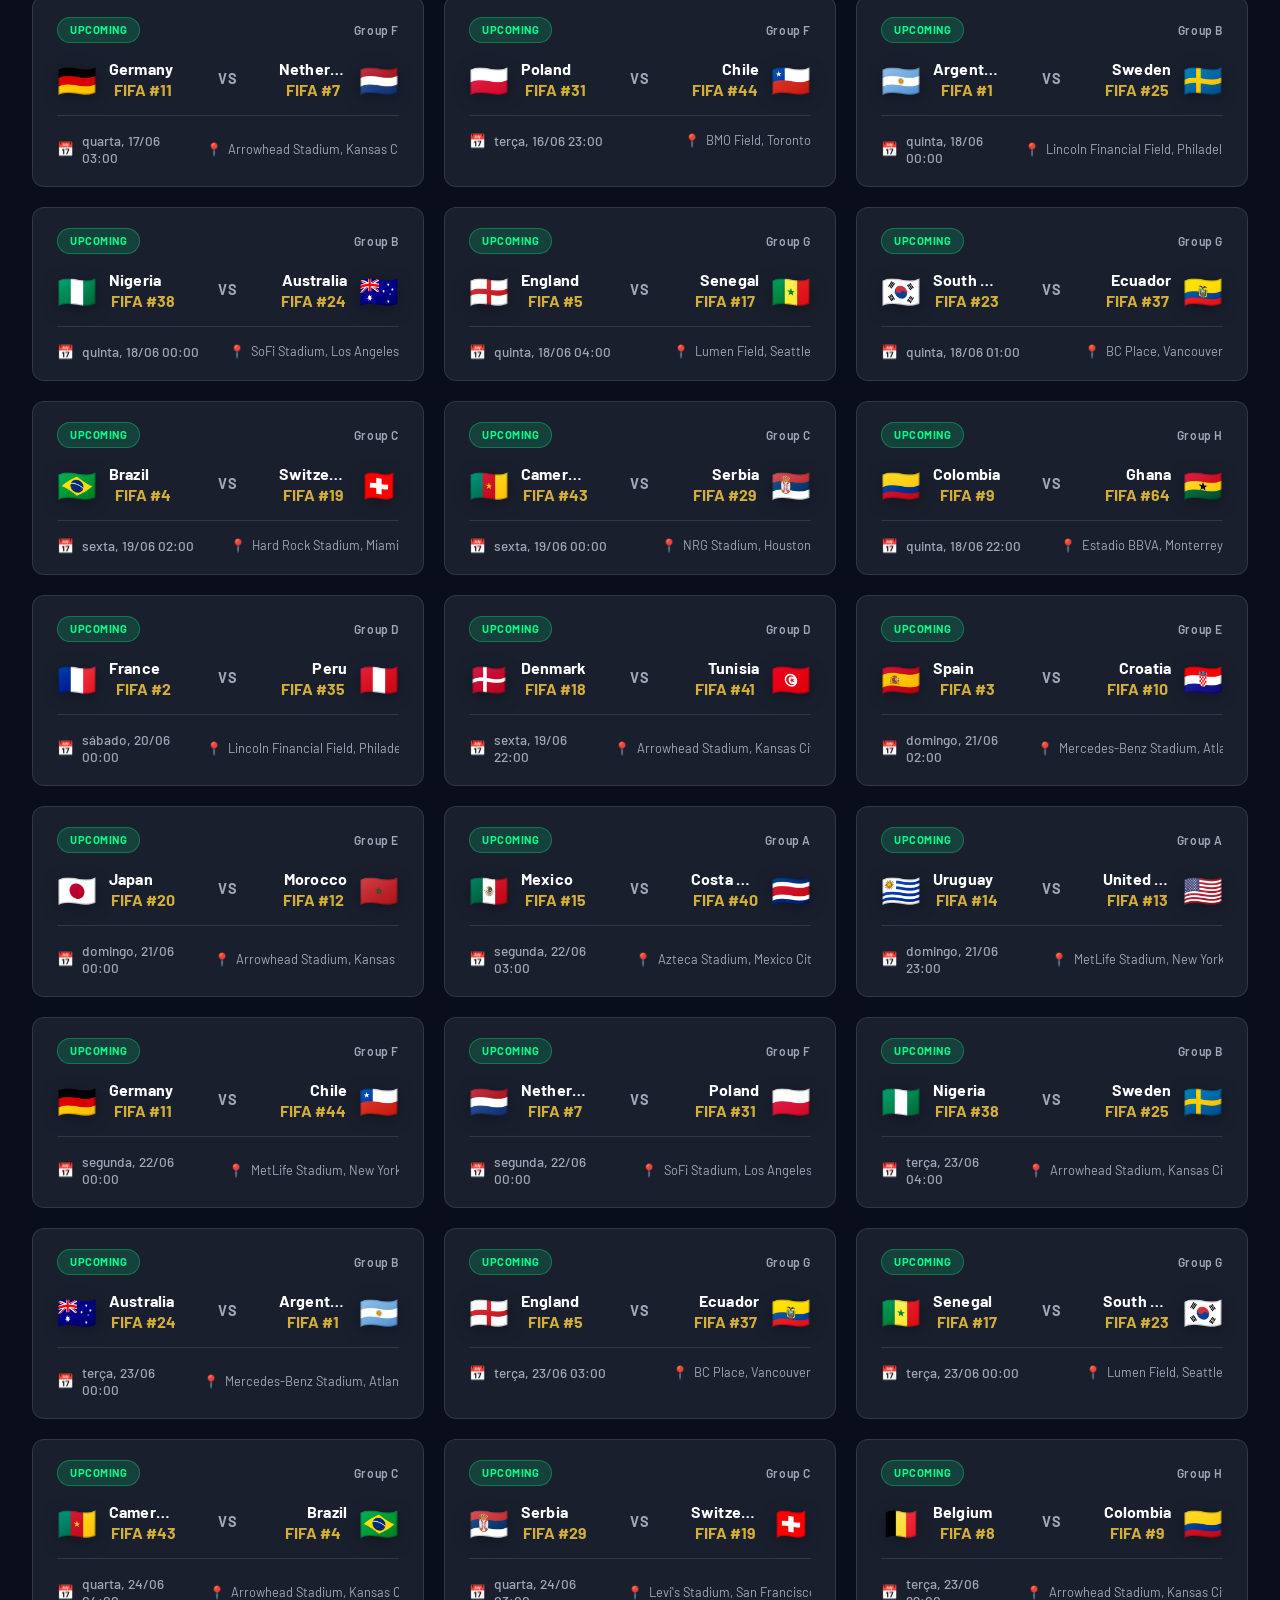
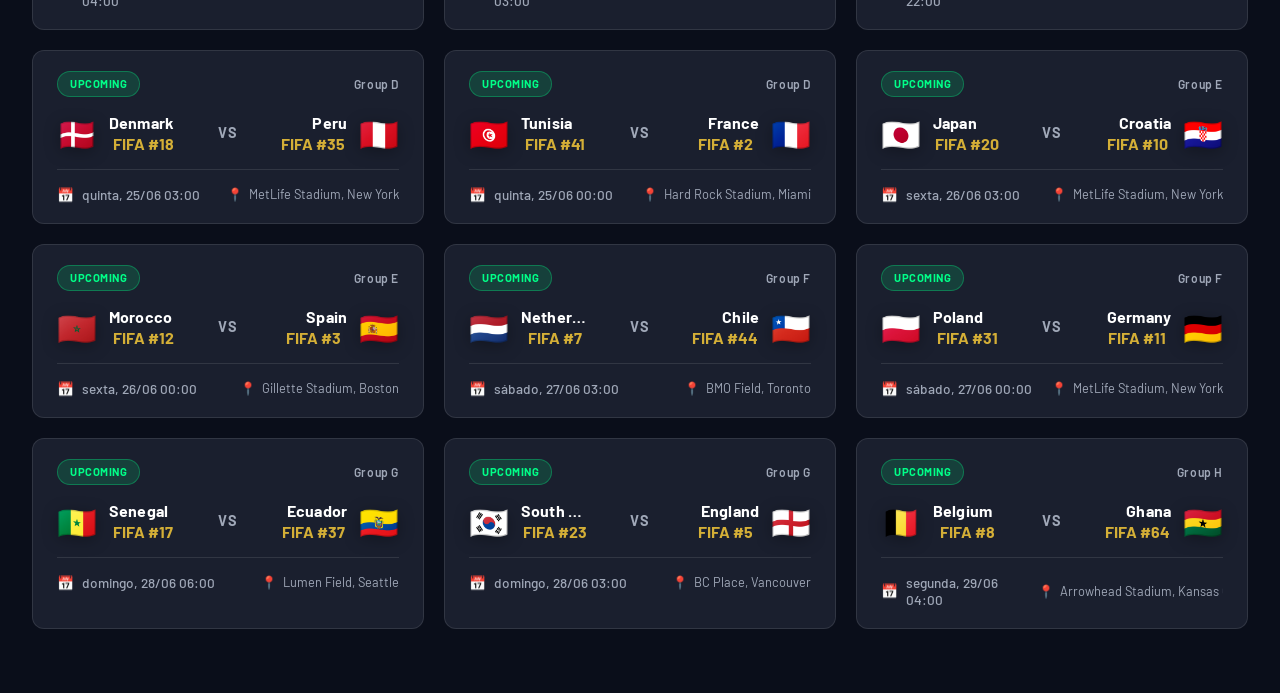
==== commit 1c540e6e: "Update index.html" ====
--- a/index.html
+++ b/index.html
@@ -3,7 +3,7 @@
 <head>
   <meta charset="UTF-8">
   <meta name="viewport" content="width=device-width, initial-scale=1.0">
-  <title>Para Cima Deles, Caralho! | World Cup 2026</title>
+  <title>P'ra Cima Deles, C******! | World Cup 2026</title>
   <style>
     @import url('https://fonts.googleapis.com/css2?family=Bebas+Neue&family=Barlow:wght@400;500;600;700;800&display=swap');
 
@@ -974,7 +974,7 @@
   <div class="container">
     <header>
       <div class="trophy">🏆</div>
-      <h1>Para Cima Deles, Caralho!</h1>
+      <h1>P'ra Cima Deles, C******!</h1>
       <p class="subtitle" style="font-size: 0.9rem; margin-top: 0.5rem; color: var(--accent-gold);">
         🕐 All times in Lisbon Time (WEST)
       </p>
@@ -1048,7 +1048,7 @@
         </button>
         <div class="dropdown-menu" id="countryMenu">
           <button class="dropdown-item active" data-filter-country="all">All Countries</button>
-          <button class="dropdown-item" data-filter-country="POR">🇵🇹 Portugal (Your Team!)</button>
+          <button class="dropdown-item" data-filter-country="POR">🇵🇹 Portugal</button>
           <button class="dropdown-item" data-filter-country="US">🇺🇸 USA</button>
           <button class="dropdown-item" data-filter-country="MEX">🇲🇽 Mexico</button>
           <button class="dropdown-item" data-filter-country="URU">🇺🇾 Uruguay</button>
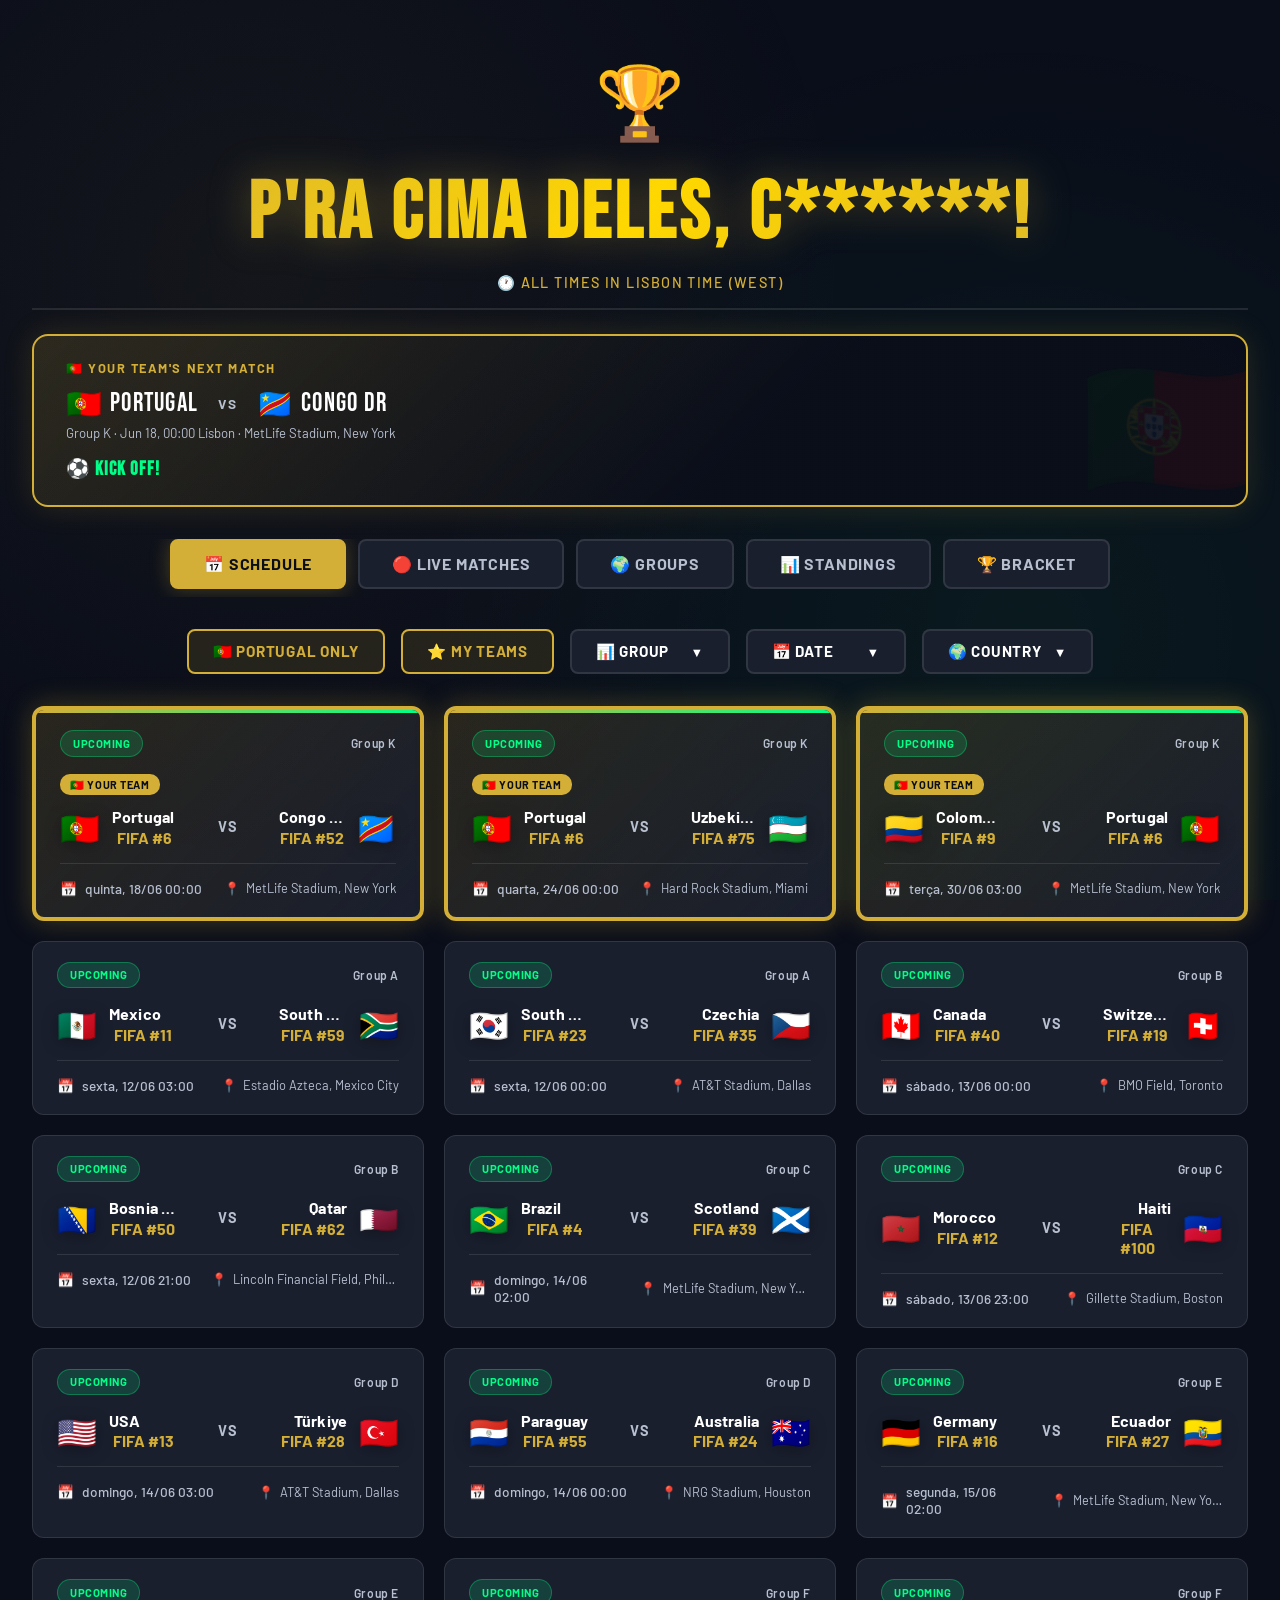
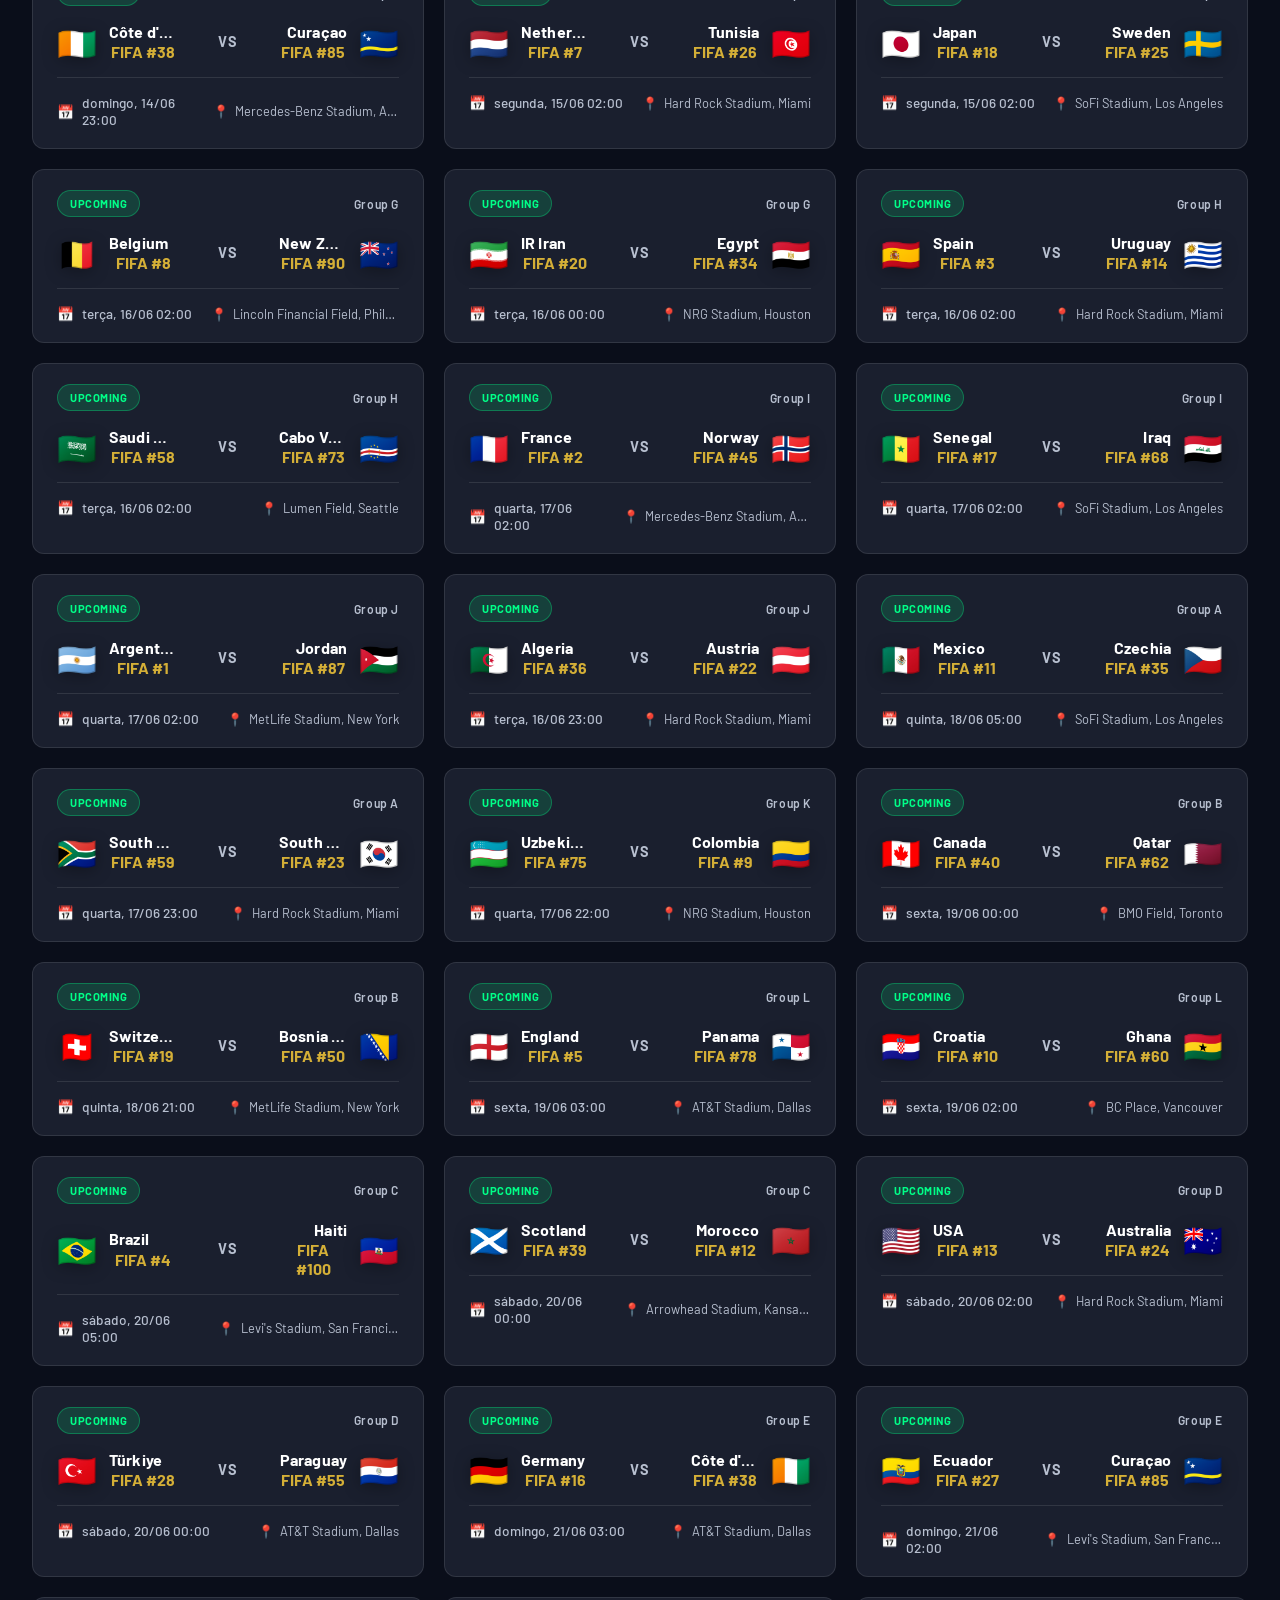
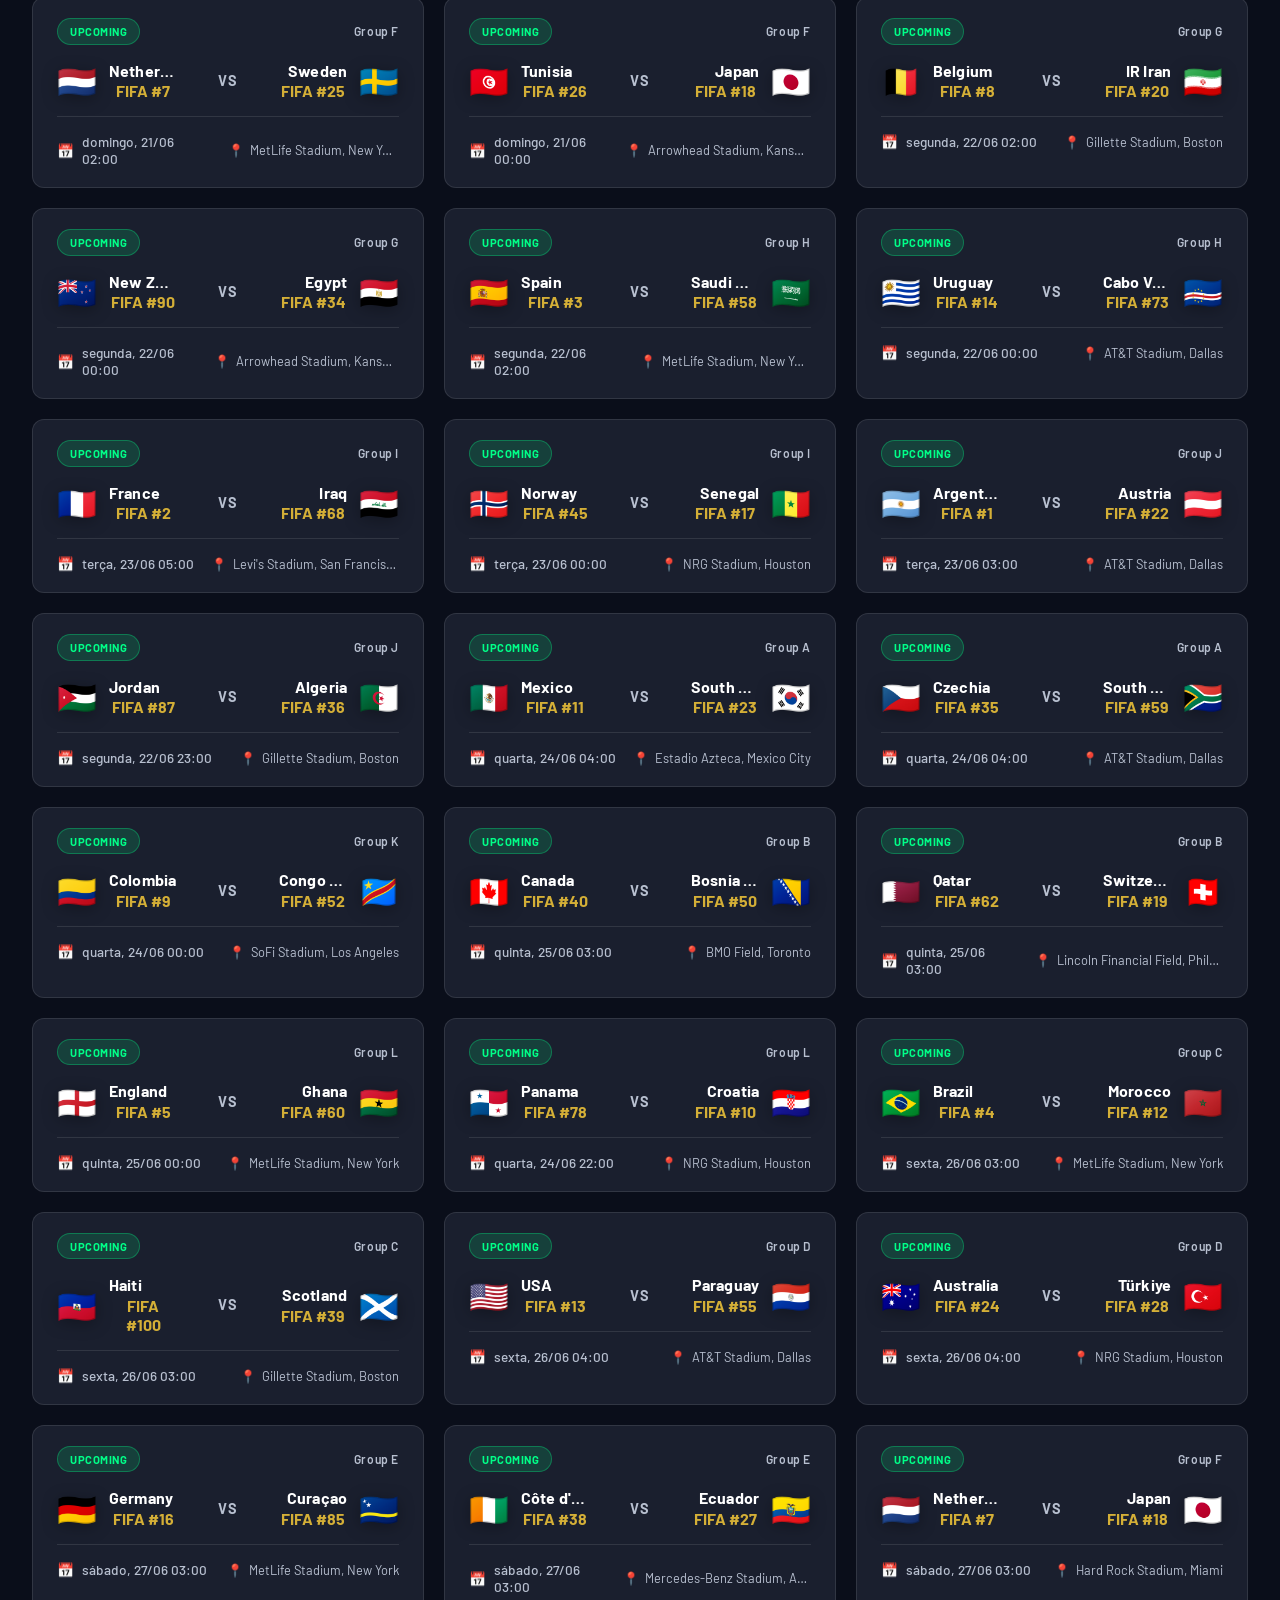
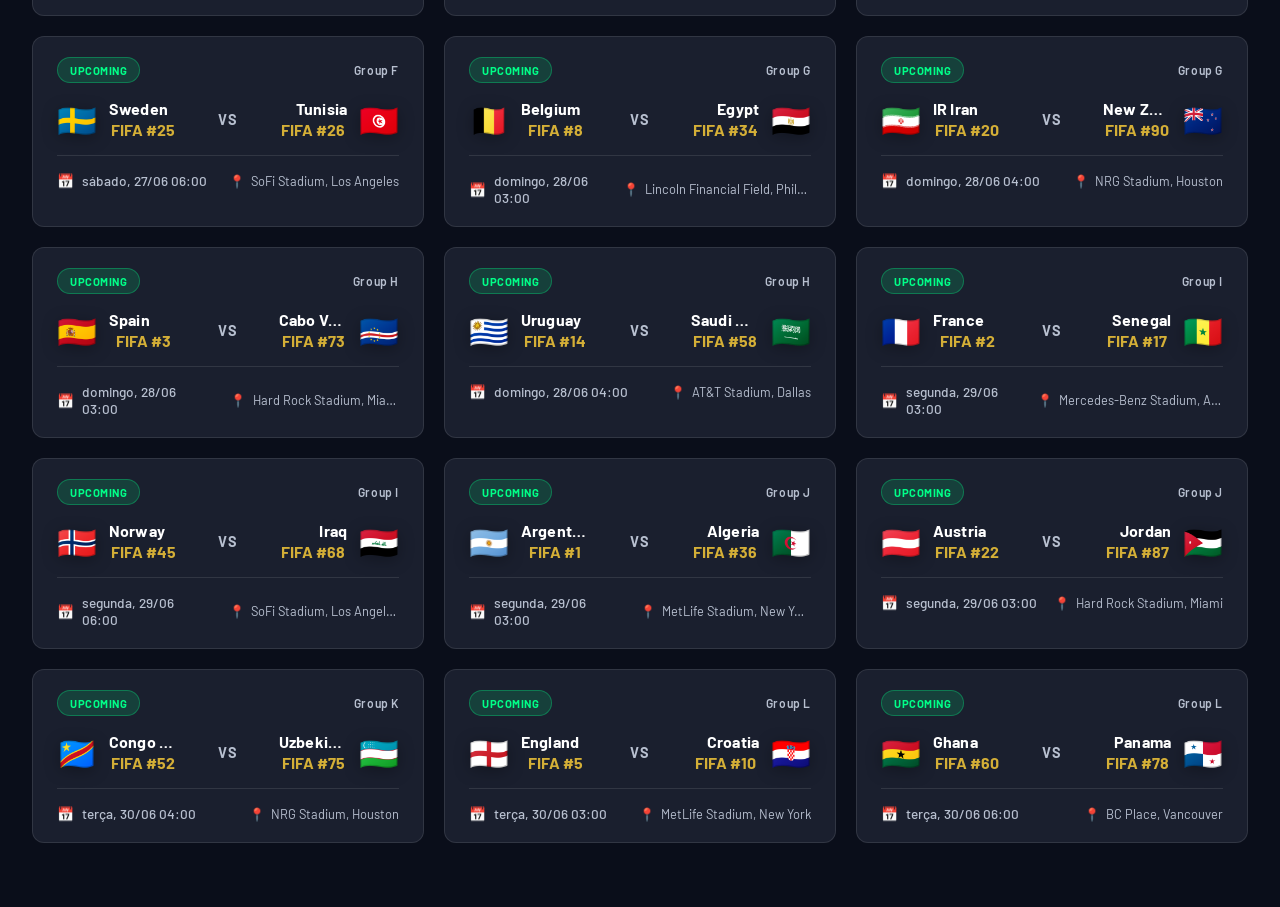
==== commit 9b8b7acf: "Add files via upload" ====
--- a/index.html
+++ b/index.html
@@ -4,971 +4,7 @@
   <meta charset="UTF-8">
   <meta name="viewport" content="width=device-width, initial-scale=1.0">
   <title>P'ra Cima Deles, C******! | World Cup 2026</title>
-  <style>
-    @import url('https://fonts.googleapis.com/css2?family=Bebas+Neue&family=Barlow:wght@400;500;600;700;800&display=swap');
-
-    :root {
-      --bg-primary: #0a0e1a;
-      --bg-secondary: #141824;
-      --bg-card: #1a1f2e;
-      --accent-gold: #d4af37;
-      --accent-green: #00ff88;
-      --accent-red: #ff3366;
-      --text-primary: #ffffff;
-      --text-secondary: #a0a8b8;
-      --border: rgba(255, 255, 255, 0.1);
-      --glow: rgba(212, 175, 55, 0.3);
-    }
-
-    * {
-      margin: 0;
-      padding: 0;
-      box-sizing: border-box;
-    }
-
-    body {
-      font-family: 'Barlow', sans-serif;
-      background: var(--bg-primary);
-      color: var(--text-primary);
-      overflow-x: hidden;
-      position: relative;
-    }
-
-    body::before {
-      content: '';
-      position: fixed;
-      top: 0;
-      left: 0;
-      right: 0;
-      bottom: 0;
-      background: 
-        radial-gradient(circle at 20% 30%, rgba(212, 175, 55, 0.05) 0%, transparent 50%),
-        radial-gradient(circle at 80% 70%, rgba(0, 255, 136, 0.05) 0%, transparent 50%);
-      pointer-events: none;
-      z-index: 0;
-    }
-
-    .container {
-      max-width: 1400px;
-      margin: 0 auto;
-      padding: 2rem;
-      position: relative;
-      z-index: 1;
-    }
-
-    /* Header */
-    header {
-      text-align: center;
-      margin-bottom: 4rem;
-      padding: 3rem 0 2rem;
-      border-bottom: 2px solid var(--border);
-      position: relative;
-    }
-
-    .trophy {
-      font-size: 4.5rem;
-      margin-bottom: 1.5rem;
-      animation: float 3s ease-in-out infinite;
-      display: inline-block;
-    }
-
-    @keyframes float {
-      0%, 100% { transform: translateY(0px); }
-      50% { transform: translateY(-12px); }
-    }
-
-    h1 {
-      font-family: 'Bebas Neue', sans-serif;
-      font-size: 5rem;
-      letter-spacing: 0.05em;
-      background: linear-gradient(135deg, var(--accent-gold) 0%, #ffd700 50%, var(--accent-gold) 100%);
-      -webkit-background-clip: text;
-      -webkit-text-fill-color: transparent;
-      background-clip: text;
-      margin-bottom: 1rem;
-      text-shadow: 0 0 30px var(--glow);
-      animation: slideDown 0.8s ease-out;
-      line-height: 1.1;
-    }
-
-    @keyframes slideDown {
-      from {
-        opacity: 0;
-        transform: translateY(-30px);
-      }
-      to {
-        opacity: 1;
-        transform: translateY(0);
-      }
-    }
-
-    .subtitle {
-      font-size: 1.1rem;
-      color: var(--text-secondary);
-      font-weight: 500;
-      letter-spacing: 0.1em;
-      text-transform: uppercase;
-    }
-
-    /* Navigation */
-    .nav-tabs {
-      display: flex;
-      gap: 1rem;
-      justify-content: center;
-      margin-bottom: 2rem;
-      flex-wrap: wrap;
-    }
-
-    .tab-btn {
-      background: var(--bg-card);
-      border: 2px solid var(--border);
-      color: var(--text-secondary);
-      padding: 0.8rem 2rem;
-      border-radius: 8px;
-      cursor: pointer;
-      font-family: 'Barlow', sans-serif;
-      font-size: 1rem;
-      font-weight: 700;
-      text-transform: uppercase;
-      letter-spacing: 0.05em;
-      transition: all 0.3s ease;
-      position: relative;
-      overflow: hidden;
-    }
-
-    .tab-btn::before {
-      content: '';
-      position: absolute;
-      top: 0;
-      left: -100%;
-      width: 100%;
-      height: 100%;
-      background: linear-gradient(90deg, transparent, rgba(212, 175, 55, 0.2), transparent);
-      transition: left 0.5s ease;
-    }
-
-    .tab-btn:hover::before {
-      left: 100%;
-    }
-
-    .tab-btn:hover {
-      border-color: var(--accent-gold);
-      color: var(--accent-gold);
-      transform: translateY(-2px);
-    }
-
-    .tab-btn.active {
-      background: var(--accent-gold);
-      border-color: var(--accent-gold);
-      color: var(--bg-primary);
-      box-shadow: 0 0 20px var(--glow);
-    }
-
-    /* Filters - Compact Dropdowns */
-    .filters-container {
-      display: flex;
-      gap: 1rem;
-      margin-bottom: 2rem;
-      flex-wrap: wrap;
-      justify-content: center;
-    }
-
-    .active-filters {
-      width: 100%;
-    }
-
-    #filterBadges {
-      display: flex;
-      gap: 0.75rem;
-      flex-wrap: wrap;
-    }
-
-    .filter-badge {
-      display: inline-flex;
-      align-items: center;
-      gap: 0.5rem;
-      background: var(--accent-gold);
-      color: var(--bg-primary);
-      padding: 0.4rem 0.9rem;
-      border-radius: 16px;
-      font-size: 0.85rem;
-      font-weight: 600;
-      cursor: pointer;
-      transition: all 0.2s ease;
-    }
-
-    .filter-badge:hover {
-      transform: scale(1.05);
-      box-shadow: 0 4px 12px rgba(212, 175, 55, 0.3);
-    }
-
-    .filter-badge-close {
-      font-weight: 700;
-      margin-left: 0.25rem;
-      opacity: 0.8;
-    }
-
-    .filter-dropdown {
-      position: relative;
-    }
-
-    .filter-toggle {
-      background: var(--bg-card);
-      border: 2px solid var(--border);
-      color: var(--text-primary);
-      padding: 0.7rem 1.5rem;
-      border-radius: 8px;
-      cursor: pointer;
-      font-family: 'Barlow', sans-serif;
-      font-size: 0.95rem;
-      font-weight: 700;
-      text-transform: uppercase;
-      letter-spacing: 0.05em;
-      transition: all 0.3s ease;
-      display: flex;
-      align-items: center;
-      gap: 0.75rem;
-      min-width: 160px;
-      justify-content: space-between;
-    }
-
-    .filter-toggle:hover {
-      border-color: var(--accent-gold);
-      color: var(--accent-gold);
-      transform: translateY(-2px);
-    }
-
-    .filter-toggle.active {
-      background: var(--accent-gold);
-      border-color: var(--accent-gold);
-      color: var(--bg-primary);
-    }
-
-    .dropdown-arrow {
-      font-size: 0.8rem;
-      transition: transform 0.3s ease;
-    }
-
-    .filter-toggle.active .dropdown-arrow {
-      transform: rotate(180deg);
-    }
-
-    .dropdown-menu {
-      display: none;
-      position: absolute;
-      top: 100%;
-      left: 0;
-      background: var(--bg-card);
-      border: 2px solid var(--accent-gold);
-      border-radius: 8px;
-      margin-top: 0.5rem;
-      min-width: 200px;
-      max-height: 400px;
-      overflow-y: auto;
-      z-index: 100;
-      box-shadow: 0 10px 30px rgba(0, 0, 0, 0.5);
-    }
-
-    .dropdown-menu.active {
-      display: block;
-      animation: slideDown 0.2s ease-out;
-    }
-
-    @keyframes slideDown {
-      from {
-        opacity: 0;
-        transform: translateY(-10px);
-      }
-      to {
-        opacity: 1;
-        transform: translateY(0);
-      }
-    }
-
-    .dropdown-item {
-      display: block;
-      width: 100%;
-      padding: 0.8rem 1.2rem;
-      background: none;
-      border: none;
-      color: var(--text-secondary);
-      text-align: left;
-      cursor: pointer;
-      font-family: 'Barlow', sans-serif;
-      font-size: 0.9rem;
-      transition: all 0.2s ease;
-      font-weight: 500;
-    }
-
-    .dropdown-item:hover {
-      background: rgba(212, 175, 55, 0.1);
-      color: var(--accent-gold);
-      padding-left: 1.5rem;
-    }
-
-    .dropdown-item.active {
-      background: rgba(212, 175, 55, 0.2);
-      color: var(--accent-gold);
-      font-weight: 700;
-      border-left: 3px solid var(--accent-gold);
-      padding-left: 1.2rem;
-    }
-
-    .tab-content {
-      display: none;
-    }
-
-    .tab-content.active {
-      display: block;
-      animation: fadeIn 0.5s ease-out;
-    }
-
-    @keyframes fadeIn {
-      from { opacity: 0; transform: translateY(20px); }
-      to { opacity: 1; transform: translateY(0); }
-    }
-
-    /* Match Cards */
-    .matches-grid {
-      display: grid;
-      grid-template-columns: repeat(auto-fill, minmax(380px, 1fr));
-      gap: 1.25rem;
-      margin-bottom: 2rem;
-    }
-
-    .match-card {
-      background: var(--bg-card);
-      border: 1px solid var(--border);
-      border-radius: 12px;
-      padding: 1.25rem 1.5rem;
-      transition: all 0.3s ease;
-      cursor: pointer;
-      position: relative;
-      overflow: hidden;
-    }
-
-    .match-card.portugal-match {
-      border: 2px solid var(--accent-gold);
-      background: linear-gradient(135deg, rgba(212, 175, 55, 0.08) 0%, var(--bg-card) 100%);
-      box-shadow: 0 0 20px rgba(212, 175, 55, 0.15);
-    }
-
-    .match-card.portugal-match::before {
-      transform: scaleX(1);
-    }
-
-    .match-card::before {
-      content: '';
-      position: absolute;
-      top: 0;
-      left: 0;
-      right: 0;
-      height: 3px;
-      background: linear-gradient(90deg, var(--accent-gold), var(--accent-green));
-      transform: scaleX(0);
-      transition: transform 0.3s ease;
-    }
-
-    .match-card:hover::before {
-      transform: scaleX(1);
-    }
-
-    .match-card:hover {
-      transform: translateY(-3px);
-      border-color: var(--accent-gold);
-      box-shadow: 0 10px 25px rgba(0, 0, 0, 0.5);
-    }
-
-    .match-header {
-      display: flex;
-      justify-content: space-between;
-      align-items: center;
-      margin-bottom: 1rem;
-    }
-
-    .match-status {
-      display: inline-flex;
-      align-items: center;
-      gap: 0.4rem;
-      padding: 0.35rem 0.75rem;
-      border-radius: 20px;
-      font-size: 0.7rem;
-      font-weight: 700;
-      text-transform: uppercase;
-      letter-spacing: 0.05em;
-    }
-
-    .status-live {
-      background: var(--accent-red);
-      color: white;
-      animation: pulse 2s ease-in-out infinite;
-    }
-
-    .status-live::before {
-      content: '●';
-      font-size: 0.5rem;
-      animation: blink 1s ease-in-out infinite;
-    }
-
-    @keyframes blink {
-      0%, 100% { opacity: 1; }
-      50% { opacity: 0.3; }
-    }
-
-    @keyframes pulse {
-      0%, 100% { opacity: 1; }
-      50% { opacity: 0.85; }
-    }
-
-    .status-upcoming {
-      background: rgba(0, 255, 136, 0.15);
-      color: var(--accent-green);
-      border: 1px solid rgba(0, 255, 136, 0.3);
-    }
-
-    .status-finished {
-      background: rgba(160, 168, 184, 0.15);
-      color: var(--text-secondary);
-      border: 1px solid rgba(160, 168, 184, 0.3);
-    }
-
-    .match-group {
-      font-size: 0.75rem;
-      color: var(--text-secondary);
-      font-weight: 600;
-      letter-spacing: 0.05em;
-    }
-
-    /* Compact horizontal team layout */
-    .match-teams {
-      display: flex;
-      align-items: center;
-      justify-content: space-between;
-      gap: 1rem;
-      margin-bottom: 1rem;
-    }
-
-    .team {
-      display: flex;
-      align-items: center;
-      gap: 0.75rem;
-      flex: 1;
-      min-width: 0;
-    }
-
-    .team-right {
-      flex-direction: row-reverse;
-      text-align: right;
-    }
-
-    .team-flag {
-      font-size: 2rem;
-      filter: drop-shadow(0 3px 8px rgba(0, 0, 0, 0.3));
-      line-height: 1;
-      flex-shrink: 0;
-    }
-
-    .team-info {
-      min-width: 0;
-      flex: 1;
-    }
-
-    .team-name {
-      font-weight: 700;
-      font-size: 1rem;
-      letter-spacing: 0.01em;
-      line-height: 1.3;
-      white-space: nowrap;
-      overflow: hidden;
-      text-overflow: ellipsis;
-    }
-
-    .team-rank {
-      font-size: 0.75rem;
-      color: var(--text-secondary);
-      font-weight: 500;
-    }
-
-    .match-center {
-      display: flex;
-      align-items: center;
-      justify-content: center;
-      gap: 0.75rem;
-      min-width: 70px;
-    }
-
-    .score {
-      font-family: 'Bebas Neue', sans-serif;
-      font-size: 2rem;
-      color: var(--accent-gold);
-      line-height: 1;
-      min-width: 30px;
-      text-align: center;
-      text-shadow: 0 2px 6px rgba(212, 175, 55, 0.3);
-    }
-
-    .match-vs {
-      font-size: 0.9rem;
-      color: var(--text-secondary);
-      font-weight: 700;
-      letter-spacing: 0.05em;
-    }
-
-    .match-info {
-      display: flex;
-      justify-content: space-between;
-      align-items: center;
-      gap: 1rem;
-      padding-top: 1rem;
-      border-top: 1px solid var(--border);
-      font-size: 0.85rem;
-      color: var(--text-secondary);
-    }
-
-    .match-time {
-      display: flex;
-      align-items: center;
-      gap: 0.5rem;
-      font-weight: 500;
-    }
-
-    .match-time-icon {
-      color: var(--accent-gold);
-      font-size: 0.85rem;
-    }
-
-    .match-venue {
-      display: flex;
-      align-items: center;
-      gap: 0.4rem;
-      font-size: 0.8rem;
-      white-space: nowrap;
-      overflow: hidden;
-      text-overflow: ellipsis;
-    }
-
-    /* Country Details Modal */
-    .modal {
-      display: none;
-      position: fixed;
-      top: 0;
-      left: 0;
-      right: 0;
-      bottom: 0;
-      background: rgba(0, 0, 0, 0.85);
-      backdrop-filter: blur(10px);
-      z-index: 1000;
-      padding: 2rem;
-      overflow-y: auto;
-    }
-
-    .modal.active {
-      display: flex;
-      align-items: center;
-      justify-content: center;
-      animation: fadeIn 0.3s ease-out;
-    }
-
-    .modal-content {
-      background: var(--bg-card);
-      border: 2px solid var(--accent-gold);
-      border-radius: 16px;
-      max-width: 1000px;
-      width: 100%;
-      padding: 2.5rem;
-      position: relative;
-      box-shadow: 0 20px 60px rgba(0, 0, 0, 0.5);
-      animation: slideUp 0.3s ease-out;
-      max-height: 90vh;
-      overflow-y: auto;
-    }
-
-    .team-details {
-      padding: 1rem;
-    }
-
-    @keyframes slideUp {
-      from {
-        opacity: 0;
-        transform: translateY(50px);
-      }
-      to {
-        opacity: 1;
-        transform: translateY(0);
-      }
-    }
-
-    .modal-close {
-      position: absolute;
-      top: 1rem;
-      right: 1rem;
-      background: none;
-      border: none;
-      color: var(--text-secondary);
-      font-size: 2rem;
-      cursor: pointer;
-      transition: all 0.3s ease;
-      width: 40px;
-      height: 40px;
-      display: flex;
-      align-items: center;
-      justify-content: center;
-      border-radius: 8px;
-    }
-
-    .modal-close:hover {
-      background: rgba(255, 255, 255, 0.1);
-      color: var(--accent-red);
-      transform: rotate(90deg);
-    }
-
-    .country-header {
-      text-align: center;
-      margin-bottom: 2rem;
-    }
-
-    .country-flag-large {
-      font-size: 5rem;
-      margin-bottom: 1rem;
-      display: inline-block;
-      animation: float 3s ease-in-out infinite;
-    }
-
-    .country-name {
-      font-family: 'Bebas Neue', sans-serif;
-      font-size: 3rem;
-      color: var(--accent-gold);
-      margin-bottom: 0.5rem;
-    }
-
-    .fact-section {
-      margin-bottom: 1.5rem;
-    }
-
-    .fact-title {
-      font-size: 0.9rem;
-      color: var(--text-secondary);
-      text-transform: uppercase;
-      letter-spacing: 0.1em;
-      margin-bottom: 0.5rem;
-      font-weight: 600;
-    }
-
-    .fact-value {
-      font-size: 1.1rem;
-      color: var(--text-primary);
-      line-height: 1.6;
-    }
-
-    .fun-facts {
-      background: rgba(212, 175, 55, 0.1);
-      border-left: 3px solid var(--accent-gold);
-      padding: 1rem;
-      border-radius: 8px;
-      margin-top: 1.5rem;
-    }
-
-    .fun-facts ul {
-      list-style: none;
-      margin-top: 0.5rem;
-    }
-
-    .fun-facts li {
-      padding: 0.5rem 0;
-      padding-left: 1.5rem;
-      position: relative;
-    }
-
-    .fun-facts li::before {
-      content: '⚽';
-      position: absolute;
-      left: 0;
-    }
-
-    /* Groups */
-    .groups-container {
-      display: grid;
-      grid-template-columns: repeat(auto-fill, minmax(320px, 1fr));
-      gap: 2rem;
-    }
-
-    .group-card {
-      background: var(--bg-card);
-      border: 1px solid var(--border);
-      border-radius: 16px;
-      padding: 2rem;
-      transition: all 0.3s ease;
-    }
-
-    .group-card:hover {
-      border-color: var(--accent-gold);
-      transform: translateY(-5px);
-      box-shadow: 0 10px 30px rgba(0, 0, 0, 0.4);
-    }
-
-    .group-title {
-      font-family: 'Bebas Neue', sans-serif;
-      font-size: 2.5rem;
-      color: var(--accent-gold);
-      margin-bottom: 1.5rem;
-      text-align: center;
-      letter-spacing: 0.05em;
-      padding-bottom: 1rem;
-      border-bottom: 2px solid var(--border);
-    }
-
-    .team-list {
-      list-style: none;
-    }
-
-    .team-item {
-      display: grid;
-      grid-template-columns: 30px 2rem 1fr auto;
-      align-items: center;
-      gap: 1rem;
-      padding: 1rem;
-      margin-bottom: 0.75rem;
-      background: rgba(255, 255, 255, 0.03);
-      border-radius: 10px;
-      transition: all 0.3s ease;
-      cursor: pointer;
-    }
-
-    .team-item:hover {
-      background: rgba(212, 175, 55, 0.1);
-      transform: translateX(8px);
-      border-left: 3px solid var(--accent-gold);
-    }
-
-    .team-rank {
-      font-weight: 700;
-      color: var(--accent-gold);
-      font-size: 1rem;
-      text-align: center;
-    }
-
-    .team-flag-small {
-      font-size: 1.8rem;
-      line-height: 1;
-    }
-
-    .team-stats {
-      font-size: 0.85rem;
-      color: var(--text-secondary);
-      font-weight: 600;
-      text-align: right;
-    }
-
-    /* Responsive */
-    @media (max-width: 1024px) {
-      .matches-grid {
-        grid-template-columns: repeat(auto-fill, minmax(340px, 1fr));
-      }
-    }
-
-    @media (max-width: 768px) {
-      h1 {
-        font-size: 3rem;
-      }
-
-      .trophy {
-        font-size: 3rem;
-      }
-
-      header {
-        margin-bottom: 2rem;
-        padding: 2rem 0 1.5rem;
-      }
-
-      .container {
-        padding: 1rem;
-      }
-
-      .matches-grid {
-        grid-template-columns: 1fr;
-        gap: 1rem;
-      }
-
-      .match-card {
-        padding: 1rem 1.25rem;
-      }
-
-      .team-name {
-        font-size: 0.95rem;
-      }
-
-      .team-flag {
-        font-size: 1.8rem;
-      }
-
-      .score {
-        font-size: 1.8rem;
-      }
-
-      .groups-container {
-        grid-template-columns: 1fr;
-        gap: 1.5rem;
-      }
-
-      .group-card {
-        padding: 1.5rem;
-      }
-
-      .modal-content {
-        padding: 1.5rem 1.75rem;
-        margin: 1rem;
-      }
-
-      .team-details {
-        padding: 1.5rem;
-      }
-
-      /* Stack teams vertically in modal on mobile */
-      .modal-content > div > div[style*="grid-template-columns"] {
-        grid-template-columns: 1fr !important;
-        gap: 1.5rem !important;
-      }
-
-      .nav-tabs {
-        gap: 0.5rem;
-      }
-
-      .tab-btn {
-        padding: 0.7rem 1.2rem;
-        font-size: 0.85rem;
-      }
-
-      .team-item {
-        grid-template-columns: 25px 1.5rem 1fr auto;
-        gap: 0.75rem;
-        padding: 0.75rem;
-      }
-
-      .team-flag-small {
-        font-size: 1.5rem;
-      }
-
-      .match-info {
-        font-size: 0.8rem;
-      }
-
-      .match-venue {
-        font-size: 0.75rem;
-      }
-    }
-
-    @media (max-width: 480px) {
-      h1 {
-        font-size: 2.2rem;
-        letter-spacing: 0.02em;
-      }
-
-      .trophy {
-        font-size: 2.5rem;
-      }
-
-      .subtitle {
-        font-size: 0.9rem;
-      }
-
-      .match-card {
-        padding: 0.9rem 1rem;
-      }
-
-      .team-flag {
-        font-size: 1.5rem;
-      }
-
-      .team-name {
-        font-size: 0.85rem;
-      }
-
-      .team-rank {
-        font-size: 0.7rem;
-      }
-
-      .score {
-        font-size: 1.6rem;
-      }
-
-      .match-vs {
-        font-size: 0.8rem;
-      }
-
-      .tab-btn {
-        padding: 0.6rem 1rem;
-        font-size: 0.8rem;
-      }
-
-      .group-title {
-        font-size: 2rem;
-      }
-
-      .match-info {
-        font-size: 0.75rem;
-        gap: 0.5rem;
-      }
-
-      .match-venue span:last-child {
-        max-width: 120px;
-      }
-    }
-
-    @media (max-width: 360px) {
-      .container {
-        padding: 0.75rem;
-      }
-
-      h1 {
-        font-size: 1.8rem;
-      }
-
-      .match-card {
-        padding: 0.8rem;
-      }
-
-      .team-flag {
-        font-size: 1.3rem;
-      }
-
-      .team-name {
-        font-size: 0.8rem;
-      }
-
-      .score {
-        font-size: 1.4rem;
-      }
-
-      .match-info {
-        flex-direction: column;
-        align-items: flex-start;
-        gap: 0.4rem;
-      }
-    }
-
-    /* Loading Animation */
-    .loading {
-      text-align: center;
-      padding: 3rem;
-      font-size: 1.2rem;
-      color: var(--text-secondary);
-    }
-
-    .spinner {
-      display: inline-block;
-      width: 50px;
-      height: 50px;
-      border: 4px solid rgba(212, 175, 55, 0.2);
-      border-top: 4px solid var(--accent-gold);
-      border-radius: 50%;
-      animation: spin 1s linear infinite;
-      margin-bottom: 1rem;
-    }
-
-    @keyframes spin {
-      to { transform: rotate(360deg); }
-    }
-  </style>
+  <link rel="stylesheet" href="style.css">
 </head>
 <body>
   <div class="container">
@@ -980,23 +16,61 @@
       </p>
     </header>
 
+    <!-- Portugal Hero -->
+    <div class="portugal-hero" id="portugalHero">
+      <div class="hero-label">🇵🇹 Your Team's Next Match</div>
+      <div class="hero-match">
+        <div class="hero-team">
+          <span class="hero-flag">🇵🇹</span>
+          <span class="hero-team-name">Portugal</span>
+        </div>
+        <span class="hero-vs">VS</span>
+        <div class="hero-team">
+          <span class="hero-flag">🇨🇩</span>
+          <span class="hero-team-name">Congo DR</span>
+        </div>
+      </div>
+      <div class="hero-info">Group K · Jun 18, 00:00 Lisbon · MetLife Stadium, New York</div>
+      <div class="hero-countdown" id="heroCountdown">
+        <div class="countdown-unit"><span class="countdown-value" id="countDays">--</span><span class="countdown-label">Days</span></div>
+        <span class="countdown-sep">:</span>
+        <div class="countdown-unit"><span class="countdown-value" id="countHours">--</span><span class="countdown-label">Hours</span></div>
+        <span class="countdown-sep">:</span>
+        <div class="countdown-unit"><span class="countdown-value" id="countMins">--</span><span class="countdown-label">Mins</span></div>
+        <span class="countdown-sep">:</span>
+        <div class="countdown-unit"><span class="countdown-value" id="countSecs">--</span><span class="countdown-label">Secs</span></div>
+      </div>
+    </div>
+
     <nav class="nav-tabs">
       <button class="tab-btn active" data-tab="schedule">📅 Schedule</button>
       <button class="tab-btn" data-tab="live">🔴 Live Matches</button>
       <button class="tab-btn" data-tab="groups">🌍 Groups</button>
       <button class="tab-btn" data-tab="standings">📊 Standings</button>
+      <button class="tab-btn" data-tab="bracket">🏆 Bracket</button>
     </nav>
 
-    <!-- Filters Section - Compact Dropdowns -->
+    <!-- Filters -->
     <div class="filters-container" id="filtersContainer">
-      <!-- Active Filters Display -->
       <div class="active-filters" id="activeFilters" style="display: none; margin-bottom: 1rem; padding: 0.75rem 1rem; background: rgba(212, 175, 55, 0.1); border: 1px solid rgba(212, 175, 55, 0.3); border-radius: 8px;">
         <div style="font-size: 0.85rem; color: var(--accent-gold); margin-bottom: 0.5rem; font-weight: 700; text-transform: uppercase; letter-spacing: 0.05em;">Active Filters:</div>
         <div id="filterBadges" style="display: flex; gap: 0.75rem; flex-wrap: wrap;"></div>
       </div>
 
       <div class="filter-dropdown">
-        <button class="filter-toggle" id="groupToggle">
+        <button class="filter-toggle portugal-only-btn" id="portugalOnlyBtn" aria-pressed="false">
+          🇵🇹 Portugal Only
+        </button>
+      </div>
+
+      <div class="filter-dropdown">
+        <button class="filter-toggle portugal-only-btn" id="myTeamsBtn" aria-pressed="false">
+          ⭐ My Teams
+        </button>
+      </div>
+
+      <div class="filter-dropdown">
+        <button class="filter-toggle" id="groupToggle" aria-haspopup="listbox" aria-expanded="false" aria-controls="groupMenu">
           <span>📊 Group</span>
           <span class="dropdown-arrow">▼</span>
         </button>
@@ -1009,12 +83,16 @@
           <button class="dropdown-item" data-filter="E">Group E</button>
           <button class="dropdown-item" data-filter="F">Group F</button>
           <button class="dropdown-item" data-filter="G">Group G</button>
-          <button class="dropdown-item" data-filter="H">Group H 🇵🇹 (Portugal)</button>
-        </div>
-      </div>
-
-      <div class="filter-dropdown">
-        <button class="filter-toggle" id="dateToggle">
+          <button class="dropdown-item" data-filter="H">Group H</button>
+          <button class="dropdown-item" data-filter="I">Group I</button>
+          <button class="dropdown-item" data-filter="J">Group J</button>
+          <button class="dropdown-item" data-filter="K">Group K 🇵🇹 (Portugal)</button>
+          <button class="dropdown-item" data-filter="L">Group L</button>
+        </div>
+      </div>
+
+      <div class="filter-dropdown">
+        <button class="filter-toggle" id="dateToggle" aria-haspopup="listbox" aria-expanded="false" aria-controls="dateMenu">
           <span>📅 Date</span>
           <span class="dropdown-arrow">▼</span>
         </button>
@@ -1026,8 +104,8 @@
           <button class="dropdown-item" data-filter-date="2026-06-14">Jun 14</button>
           <button class="dropdown-item" data-filter-date="2026-06-15">Jun 15</button>
           <button class="dropdown-item" data-filter-date="2026-06-16">Jun 16</button>
-          <button class="dropdown-item" data-filter-date="2026-06-17">Jun 17</button>
-          <button class="dropdown-item" data-filter-date="2026-06-18">Jun 18 🇵🇹</button>
+          <button class="dropdown-item" data-filter-date="2026-06-17">Jun 17 🇵🇹</button>
+          <button class="dropdown-item" data-filter-date="2026-06-18">Jun 18</button>
           <button class="dropdown-item" data-filter-date="2026-06-19">Jun 19</button>
           <button class="dropdown-item" data-filter-date="2026-06-20">Jun 20</button>
           <button class="dropdown-item" data-filter-date="2026-06-21">Jun 21</button>
@@ -1037,49 +115,78 @@
           <button class="dropdown-item" data-filter-date="2026-06-25">Jun 25</button>
           <button class="dropdown-item" data-filter-date="2026-06-26">Jun 26</button>
           <button class="dropdown-item" data-filter-date="2026-06-27">Jun 27</button>
-          <button class="dropdown-item" data-filter-date="2026-06-28">Jun 28 🇵🇹</button>
-        </div>
-      </div>
-
-      <div class="filter-dropdown">
-        <button class="filter-toggle" id="countryToggle">
+          <button class="dropdown-item" data-filter-date="2026-06-28">Jun 28</button>
+          <button class="dropdown-item" data-filter-date="2026-06-29">Jun 29 🇵🇹</button>
+        </div>
+      </div>
+
+      <div class="filter-dropdown">
+        <button class="filter-toggle" id="countryToggle" aria-haspopup="listbox" aria-expanded="false" aria-controls="countryMenu">
           <span>🌍 Country</span>
           <span class="dropdown-arrow">▼</span>
         </button>
         <div class="dropdown-menu" id="countryMenu">
           <button class="dropdown-item active" data-filter-country="all">All Countries</button>
-          <button class="dropdown-item" data-filter-country="POR">🇵🇹 Portugal</button>
+          <button class="dropdown-item" data-filter-country="POR">🇵🇹 Portugal (Your Team!)</button>
+          <!-- Group A -->
+          <button class="dropdown-item" data-filter-country="MEX">🇲🇽 Mexico</button>
+          <button class="dropdown-item" data-filter-country="RSA">🇿🇦 South Africa</button>
+          <button class="dropdown-item" data-filter-country="KOR">🇰🇷 South Korea</button>
+          <button class="dropdown-item" data-filter-country="CZE">🇨🇿 Czechia</button>
+          <!-- Group B -->
+          <button class="dropdown-item" data-filter-country="CAN">🇨🇦 Canada</button>
+          <button class="dropdown-item" data-filter-country="BIH">🇧🇦 Bosnia & Herz.</button>
+          <button class="dropdown-item" data-filter-country="QAT">🇶🇦 Qatar</button>
+          <button class="dropdown-item" data-filter-country="SUI">🇨🇭 Switzerland</button>
+          <!-- Group C -->
+          <button class="dropdown-item" data-filter-country="BRA">🇧🇷 Brazil</button>
+          <button class="dropdown-item" data-filter-country="MAR">🇲🇦 Morocco</button>
+          <button class="dropdown-item" data-filter-country="HTI">🇭🇹 Haiti</button>
+          <button class="dropdown-item" data-filter-country="SCO">🏴󠁧󠁢󠁳󠁣󠁴󠁿 Scotland</button>
+          <!-- Group D -->
           <button class="dropdown-item" data-filter-country="US">🇺🇸 USA</button>
-          <button class="dropdown-item" data-filter-country="MEX">🇲🇽 Mexico</button>
+          <button class="dropdown-item" data-filter-country="PAR">🇵🇾 Paraguay</button>
+          <button class="dropdown-item" data-filter-country="AUS">🇦🇺 Australia</button>
+          <button class="dropdown-item" data-filter-country="TUR">🇹🇷 Türkiye</button>
+          <!-- Group E -->
+          <button class="dropdown-item" data-filter-country="GER">🇩🇪 Germany</button>
+          <button class="dropdown-item" data-filter-country="CUW">🇨🇼 Curaçao</button>
+          <button class="dropdown-item" data-filter-country="CIV">🇨🇮 Côte d'Ivoire</button>
+          <button class="dropdown-item" data-filter-country="ECU">🇪🇨 Ecuador</button>
+          <!-- Group F -->
+          <button class="dropdown-item" data-filter-country="NED">🇳🇱 Netherlands</button>
+          <button class="dropdown-item" data-filter-country="JPN">🇯🇵 Japan</button>
+          <button class="dropdown-item" data-filter-country="SWE">🇸🇪 Sweden</button>
+          <button class="dropdown-item" data-filter-country="TUN">🇹🇳 Tunisia</button>
+          <!-- Group G -->
+          <button class="dropdown-item" data-filter-country="BEL">🇧🇪 Belgium</button>
+          <button class="dropdown-item" data-filter-country="EGY">🇪🇬 Egypt</button>
+          <button class="dropdown-item" data-filter-country="IRN">🇮🇷 IR Iran</button>
+          <button class="dropdown-item" data-filter-country="NZL">🇳🇿 New Zealand</button>
+          <!-- Group H -->
+          <button class="dropdown-item" data-filter-country="ESP">🇪🇸 Spain</button>
+          <button class="dropdown-item" data-filter-country="CPV">🇨🇻 Cabo Verde</button>
+          <button class="dropdown-item" data-filter-country="KSA">🇸🇦 Saudi Arabia</button>
           <button class="dropdown-item" data-filter-country="URU">🇺🇾 Uruguay</button>
-          <button class="dropdown-item" data-filter-country="CRC">🇨🇷 Costa Rica</button>
+          <!-- Group I -->
+          <button class="dropdown-item" data-filter-country="FRA">🇫🇷 France</button>
+          <button class="dropdown-item" data-filter-country="SEN">🇸🇳 Senegal</button>
+          <button class="dropdown-item" data-filter-country="IRQ">🇮🇶 Iraq</button>
+          <button class="dropdown-item" data-filter-country="NOR">🇳🇴 Norway</button>
+          <!-- Group J -->
           <button class="dropdown-item" data-filter-country="ARG">🇦🇷 Argentina</button>
-          <button class="dropdown-item" data-filter-country="NGA">🇳🇬 Nigeria</button>
-          <button class="dropdown-item" data-filter-country="SWE">🇸🇪 Sweden</button>
-          <button class="dropdown-item" data-filter-country="AUS">🇦🇺 Australia</button>
-          <button class="dropdown-item" data-filter-country="BRA">🇧🇷 Brazil</button>
-          <button class="dropdown-item" data-filter-country="SRB">🇷🇸 Serbia</button>
-          <button class="dropdown-item" data-filter-country="SUI">🇨🇭 Switzerland</button>
-          <button class="dropdown-item" data-filter-country="CMR">🇨🇲 Cameroon</button>
-          <button class="dropdown-item" data-filter-country="FRA">🇫🇷 France</button>
-          <button class="dropdown-item" data-filter-country="DEN">🇩🇰 Denmark</button>
-          <button class="dropdown-item" data-filter-country="TUN">🇹🇳 Tunisia</button>
-          <button class="dropdown-item" data-filter-country="PER">🇵🇪 Peru</button>
-          <button class="dropdown-item" data-filter-country="ESP">🇪🇸 Spain</button>
-          <button class="dropdown-item" data-filter-country="JPN">🇯🇵 Japan</button>
+          <button class="dropdown-item" data-filter-country="ALG">🇩🇿 Algeria</button>
+          <button class="dropdown-item" data-filter-country="AUT">🇦🇹 Austria</button>
+          <button class="dropdown-item" data-filter-country="JOR">🇯🇴 Jordan</button>
+          <!-- Group K -->
+          <button class="dropdown-item" data-filter-country="COD">🇨🇩 Congo DR</button>
+          <button class="dropdown-item" data-filter-country="UZB">🇺🇿 Uzbekistan</button>
+          <button class="dropdown-item" data-filter-country="COL">🇨🇴 Colombia</button>
+          <!-- Group L -->
+          <button class="dropdown-item" data-filter-country="ENG">🏴󠁧󠁢󠁥󠁮󠁧󠁿 England</button>
           <button class="dropdown-item" data-filter-country="CRO">🇭🇷 Croatia</button>
-          <button class="dropdown-item" data-filter-country="MAR">🇲🇦 Morocco</button>
-          <button class="dropdown-item" data-filter-country="GER">🇩🇪 Germany</button>
-          <button class="dropdown-item" data-filter-country="NED">🇳🇱 Netherlands</button>
-          <button class="dropdown-item" data-filter-country="POL">🇵🇱 Poland</button>
-          <button class="dropdown-item" data-filter-country="CHI">🇨🇱 Chile</button>
-          <button class="dropdown-item" data-filter-country="ENG">🏴󠁧󠁢󠁥󠁮󠁧󠁿 England</button>
-          <button class="dropdown-item" data-filter-country="SEN">🇸🇳 Senegal</button>
-          <button class="dropdown-item" data-filter-country="KOR">🇰🇷 South Korea</button>
-          <button class="dropdown-item" data-filter-country="ECU">🇪🇨 Ecuador</button>
-          <button class="dropdown-item" data-filter-country="BEL">🇧🇪 Belgium</button>
-          <button class="dropdown-item" data-filter-country="COL">🇨🇴 Colombia</button>
           <button class="dropdown-item" data-filter-country="GHA">🇬🇭 Ghana</button>
+          <button class="dropdown-item" data-filter-country="PAN">🇵🇦 Panama</button>
         </div>
       </div>
     </div>
@@ -1107,1010 +214,23 @@
     </div>
 
     <div id="standings" class="tab-content">
-      <div class="groups-container" id="standingsContainer"></div>
+      <div id="standingsContainer"></div>
+    </div>
+
+    <div id="bracket" class="tab-content">
+      <div id="bracketContainer"></div>
     </div>
   </div>
 
-  <!-- Country Modal -->
-  <div id="countryModal" class="modal">
+  <!-- Country/Match Modal -->
+  <div id="countryModal" class="modal" role="dialog" aria-modal="true" aria-labelledby="modalTitle">
     <div class="modal-content">
-      <button class="modal-close" onclick="closeModal()">×</button>
+      <button class="modal-close" onclick="closeModal()" aria-label="Close">×</button>
       <div id="countryDetails"></div>
     </div>
   </div>
 
-  <script>
-    // World Cup 2026 Data
-    const worldCupData = {
-      groups: {
-        'A': [
-          { code: 'US', name: 'United States', flag: '🇺🇸', rank: 13 },
-          { code: 'MEX', name: 'Mexico', flag: '🇲🇽', rank: 15 },
-          { code: 'URU', name: 'Uruguay', flag: '🇺🇾', rank: 14 },
-          { code: 'CRC', name: 'Costa Rica', flag: '🇨🇷', rank: 40 }
-        ],
-        'B': [
-          { code: 'ARG', name: 'Argentina', flag: '🇦🇷', rank: 1 },
-          { code: 'NGA', name: 'Nigeria', flag: '🇳🇬', rank: 38 },
-          { code: 'SWE', name: 'Sweden', flag: '🇸🇪', rank: 25 },
-          { code: 'AUS', name: 'Australia', flag: '🇦🇺', rank: 24 }
-        ],
-        'C': [
-          { code: 'BRA', name: 'Brazil', flag: '🇧🇷', rank: 4 },
-          { code: 'SRB', name: 'Serbia', flag: '🇷🇸', rank: 29 },
-          { code: 'SUI', name: 'Switzerland', flag: '🇨🇭', rank: 19 },
-          { code: 'CMR', name: 'Cameroon', flag: '🇨🇲', rank: 43 }
-        ],
-        'D': [
-          { code: 'FRA', name: 'France', flag: '🇫🇷', rank: 2 },
-          { code: 'DEN', name: 'Denmark', flag: '🇩🇰', rank: 18 },
-          { code: 'TUN', name: 'Tunisia', flag: '🇹🇳', rank: 41 },
-          { code: 'PER', name: 'Peru', flag: '🇵🇪', rank: 35 }
-        ],
-        'E': [
-          { code: 'ESP', name: 'Spain', flag: '🇪🇸', rank: 3 },
-          { code: 'JPN', name: 'Japan', flag: '🇯🇵', rank: 20 },
-          { code: 'CRO', name: 'Croatia', flag: '🇭🇷', rank: 10 },
-          { code: 'MAR', name: 'Morocco', flag: '🇲🇦', rank: 12 }
-        ],
-        'F': [
-          { code: 'GER', name: 'Germany', flag: '🇩🇪', rank: 11 },
-          { code: 'NED', name: 'Netherlands', flag: '🇳🇱', rank: 7 },
-          { code: 'POL', name: 'Poland', flag: '🇵🇱', rank: 31 },
-          { code: 'CHI', name: 'Chile', flag: '🇨🇱', rank: 44 }
-        ],
-        'G': [
-          { code: 'ENG', name: 'England', flag: '🏴󠁧󠁢󠁥󠁮󠁧󠁿', rank: 5 },
-          { code: 'SEN', name: 'Senegal', flag: '🇸🇳', rank: 17 },
-          { code: 'KOR', name: 'South Korea', flag: '🇰🇷', rank: 23 },
-          { code: 'ECU', name: 'Ecuador', flag: '🇪🇨', rank: 37 }
-        ],
-        'H': [
-          { code: 'POR', name: 'Portugal', flag: '🇵🇹', rank: 6 },
-          { code: 'BEL', name: 'Belgium', flag: '🇧🇪', rank: 8 },
-          { code: 'COL', name: 'Colombia', flag: '🇨🇴', rank: 9 },
-          { code: 'GHA', name: 'Ghana', flag: '🇬🇭', rank: 64 }
-        ]
-      },
-      
-      countryFacts: {
-        'US': {
-          capital: 'Washington, D.C.',
-          population: '331 million',
-          titles: '0 World Cups',
-          funFacts: [
-            'Hosting World Cup for the second time (first in 1994)',
-            'The 1994 World Cup had the highest attendance record ever',
-            'US Women\'s team has won 4 World Cups',
-            'Soccer is the 4th most popular sport in the USA'
-          ]
-        },
-        'ARG': {
-          capital: 'Buenos Aires',
-          population: '45 million',
-          titles: '3 World Cups (1978, 1986, 2022)',
-          funFacts: [
-            'Diego Maradona\'s "Hand of God" goal in 1986',
-            'Lionel Messi finally won the World Cup in 2022',
-            'Argentina and Uruguay played the first ever World Cup final in 1930',
-            'The national team nickname is "La Albiceleste" (The White and Sky Blue)'
-          ]
-        },
-        'BRA': {
-          capital: 'Brasília',
-          population: '214 million',
-          titles: '5 World Cups (1958, 1962, 1970, 1994, 2002)',
-          funFacts: [
-            'Only nation to qualify for every World Cup',
-            'Pelé is the only player to win 3 World Cups',
-            'Brazil\'s 1970 team is considered one of the greatest ever',
-            'The country practically shuts down during World Cup matches'
-          ]
-        },
-        'FRA': {
-          capital: 'Paris',
-          population: '67 million',
-          titles: '2 World Cups (1998, 2018)',
-          funFacts: [
-            'Won their first World Cup as hosts in 1998',
-            'Zinedine Zidane was sent off in the 2006 final for a headbutt',
-            'France invented the World Cup trophy in 1930',
-            'Youngest team to win the World Cup in modern era (2018)'
-          ]
-        },
-        'ESP': {
-          capital: 'Madrid',
-          population: '47 million',
-          titles: '1 World Cup (2010)',
-          funFacts: [
-            'Won 2010 World Cup with a famous "tiki-taka" playing style',
-            'Only European team to win World Cup outside Europe',
-            'Spain won 3 consecutive major tournaments (Euro 2008, WC 2010, Euro 2012)',
-            'La Liga is home to Barcelona and Real Madrid, two of the world\'s best clubs'
-          ]
-        },
-        'GER': {
-          capital: 'Berlin',
-          population: '83 million',
-          titles: '4 World Cups (1954, 1974, 1990, 2014)',
-          funFacts: [
-            'Germany beat Brazil 7-1 in the 2014 semi-final',
-            'Most successful European nation in World Cup history',
-            'Reached the semi-finals or better in 13 World Cups',
-            'The Bundesliga is known for incredible fan culture'
-          ]
-        },
-        'ENG': {
-          capital: 'London',
-          population: '56 million',
-          titles: '1 World Cup (1966)',
-          funFacts: [
-            'Invented modern football in the 1860s',
-            'Only World Cup win came as hosts in 1966',
-            'The Premier League is the most-watched league globally',
-            '"Three Lions" and "It\'s Coming Home" are iconic fan anthems'
-          ]
-        },
-        'POR': {
-          capital: 'Lisbon',
-          population: '10 million',
-          titles: '0 World Cups',
-          funFacts: [
-            'Cristiano Ronaldo is Portugal\'s all-time top scorer',
-            'Reached semi-finals in 1966 and 2006',
-            'Won Euro 2016 despite Ronaldo injured in final',
-            'Portugal has one of Europe\'s best football academies'
-          ]
-        },
-        'MEX': {
-          capital: 'Mexico City',
-          population: '128 million',
-          titles: '0 World Cups',
-          funFacts: [
-            'Hosted the World Cup twice (1970, 1986)',
-            'The "Azteca" stadium hosted two World Cup finals',
-            'Famous for the passionate "Cielito Lindo" fan chant',
-            'Mexico has reached the Round of 16 seven consecutive times'
-          ]
-        },
-        'URU': {
-          capital: 'Montevideo',
-          population: '3.4 million',
-          titles: '2 World Cups (1930, 1950)',
-          funFacts: [
-            'Won the first-ever World Cup in 1930 at home',
-            'Only country with more World Cup wins than games played',
-            'Ghiggia scored 2 goals in the 1950 final upset',
-            'Smallest country by population to win a World Cup'
-          ]
-        },
-        'CRC': {
-          capital: 'San José',
-          population: '5.2 million',
-          titles: '0 World Cups',
-          funFacts: [
-            'Shocked the world reaching quarter-finals in 2014',
-            'No military since 1949 - most peaceful nation in Americas',
-            'Known for "La Sele" passionate fans',
-            'Most biodiverse country per square kilometer'
-          ]
-        },
-        'NGA': {
-          capital: 'Abuja',
-          population: '206 million',
-          titles: '0 World Cups',
-          funFacts: [
-            'Africa\'s largest economy and most populous country',
-            'Known as the "Giant of Africa"',
-            'Reached World Cup quarterfinals in 1994',
-            'Jay-Jay Okocha was one of Africa\'s greatest midfielders'
-          ]
-        },
-        'SWE': {
-          capital: 'Stockholm',
-          population: '10.4 million',
-          titles: '0 World Cups',
-          funFacts: [
-            'Reached World Cup final in 1958 and 1994',
-            'Zlatan Ibrahimović is their all-time leading scorer',
-            'Known for technical football and strong defense',
-            'Three consecutive Olympic gold medals in football'
-          ]
-        },
-        'AUS': {
-          capital: 'Canberra',
-          population: '25.7 million',
-          titles: '0 World Cups',
-          funFacts: [
-            'Moved from Oceania to Asian confederation in 2006',
-            'Reached Round of 16 in 2006 World Cup',
-            'Tim Cahill scored fastest goal by Asian team in 2014',
-            'Known for fighting spirit and never-say-die attitude'
-          ]
-        },
-        'SRB': {
-          capital: 'Belgrade',
-          population: '6.7 million',
-          titles: '0 World Cups',
-          funFacts: [
-            'Yugoslav team won multiple Olympic golds before breakup',
-            'Known for producing world-class defensive players',
-            'Reached World Cup quarterfinals in 1930 and 1962',
-            'Strong rivalry with Croatia and Bosnia'
-          ]
-        },
-        'SUI': {
-          capital: 'Bern',
-          population: '8.7 million',
-          titles: '0 World Cups',
-          funFacts: [
-            'Hosted the World Cup in 1954',
-            'Never lost in the group stage at World Cups',
-            'Known for disciplined and tactical approach',
-            'Regular World Cup qualifiers with strong defense'
-          ]
-        },
-        'CMR': {
-          capital: 'Yaoundé',
-          population: '27.9 million',
-          titles: '0 World Cups',
-          funFacts: [
-            'Only African team to reach World Cup quarterfinals (1990)',
-            'Samuel Eto\'o is their greatest striker ever',
-            'Known as the "Indomitable Lions"',
-            'Won African Cup of Nations 5 times'
-          ]
-        },
-        'DEN': {
-          capital: 'Copenhagen',
-          population: '5.9 million',
-          titles: '0 World Cups',
-          funFacts: [
-            'Had tragic moment in Euro 2020 when Eriksen collapsed',
-            'Reached World Cup semifinals in 1998',
-            'Known for organized defensive play',
-            'Strong Scandinavian football tradition'
-          ]
-        },
-        'TUN': {
-          capital: 'Tunis',
-          population: '12.1 million',
-          titles: '0 World Cups',
-          funFacts: [
-            'First African nation to qualify for World Cup (1978)',
-            'Won African Cup of Nations 1 time',
-            'Known for underdog spirit',
-            'Strong youth development program'
-          ]
-        },
-        'PER': {
-          capital: 'Lima',
-          population: '33.4 million',
-          titles: '0 World Cups',
-          funFacts: [
-            'Reached World Cup quarterfinals in 1930 and 1970',
-            'Won Copa América 2 times (1939, 1975)',
-            'Home of the Amazon rainforest',
-            'Known for exciting attacking football'
-          ]
-        },
-        'JPN': {
-          capital: 'Tokyo',
-          population: '123 million',
-          titles: '0 World Cups',
-          funFacts: [
-            'Hosted the World Cup in 2002 (shared with South Korea)',
-            'Reached quarterfinals in 2002 - best performance',
-            'Known for disciplined and technical play',
-            'Women\'s team won World Cup in 2011'
-          ]
-        },
-        'CRO': {
-          capital: 'Zagreb',
-          population: '3.9 million',
-          titles: '0 World Cups',
-          funFacts: [
-            'Reached World Cup final in 2018 - incredible for small nation',
-            'Only 30 years old as independent nation',
-            'Lost to France in 2018 final after extra time',
-            'Produced Modrić and Rakitić world-class players'
-          ]
-        },
-        'MAR': {
-          capital: 'Rabat',
-          population: '37 million',
-          titles: '0 World Cups',
-          funFacts: [
-            'Reached World Cup semifinals in 2022 - best African performance',
-            'Won African Cup of Nations in 1976',
-            'Known as the "Atlas Lions"',
-            'Hakim Ziyech is one of their brightest stars'
-          ]
-        },
-        'NED': {
-          capital: 'Amsterdam',
-          population: '17.5 million',
-          titles: '0 World Cups',
-          funFacts: [
-            'Reached World Cup final 3 times (1974, 1978, 2010)',
-            'Pioneers of "Total Football" philosophy',
-            'Johan Cruyff revolutionized the game',
-            'Famous for attacking, creative football'
-          ]
-        },
-        'POL': {
-          capital: 'Warsaw',
-          population: '38 million',
-          titles: '0 World Cups',
-          funFacts: [
-            'Robert Lewandowski is one of the world\'s best strikers',
-            'Won Olympic gold medals in football',
-            'Reached World Cup quarterfinals in 1974',
-            'Strong Central European football tradition'
-          ]
-        },
-        'CHI': {
-          capital: 'Santiago',
-          population: '19.1 million',
-          titles: '0 World Cups',
-          funFacts: [
-            'Won Copa América twice (2015, 2016)',
-            'Reached World Cup semifinals in 1962',
-            'Alexis Sánchez brought international attention',
-            'Known for passionate fans and attacking style'
-          ]
-        },
-        'SEN': {
-          capital: 'Dakar',
-          population: '17.1 million',
-          titles: '0 World Cups',
-          funFacts: [
-            'Shocked the world reaching quarterfinals in 2002',
-            'Won African Cup of Nations in 2021 and 2022',
-            'Known as the "Teranga Lions"',
-            'Sadio Mané is one of the world\'s best players'
-          ]
-        },
-        'KOR': {
-          capital: 'Seoul',
-          population: '51.7 million',
-          titles: '0 World Cups',
-          funFacts: [
-            'Hosted the World Cup in 2002 (shared with Japan)',
-            'Reached World Cup semifinals in 2002',
-            'Known for discipline, hard work, and never giving up',
-            'Son Heung-min is one of their greatest modern players'
-          ]
-        },
-        'ECU': {
-          capital: 'Quito',
-          population: '17.8 million',
-          titles: '0 World Cups',
-          funFacts: [
-            'Smallest country by area to qualify for World Cup',
-            'Reached Round of 16 in 2006',
-            'Home to Galápagos Islands and Amazon rainforest',
-            'Built team with mostly domestic players'
-          ]
-        },
-        'BEL': {
-          capital: 'Brussels',
-          population: '11.6 million',
-          titles: '0 World Cups',
-          funFacts: [
-            'Had a "Golden Generation" with Hazard, De Bruyne, Lukaku',
-            'Reached World Cup semifinals in 2018',
-            'Known for attacking flair and technical ability',
-            'Produced many top European league players'
-          ]
-        },
-        'COL': {
-          capital: 'Bogotá',
-          population: '51.8 million',
-          titles: '0 World Cups',
-          funFacts: [
-            'Reached World Cup quarterfinals in 1990 and 2014',
-            'Known for passionate fans and attacking football',
-            'James Rodríguez put Colombia on map in 2014',
-            'One of South America\'s most exciting teams'
-          ]
-        },
-        'GHA': {
-          capital: 'Accra',
-          population: '33.1 million',
-          titles: '0 World Cups',
-          funFacts: [
-            'Reached World Cup quarterfinals in 2010',
-            'Won African Cup of Nations 5 times',
-            'Known as the "Black Stars"',
-            'One of West Africa\'s football powerhouses'
-          ]
-        }
-      },
-
-      matches: [
-        // Group A
-        { home: 'US', away: 'MEX', date: '2026-06-11', time: '20:00', timezone: 'America/Mexico_City', venue: 'Azteca Stadium, Mexico City', status: 'upcoming', group: 'A' },
-        { home: 'URU', away: 'CRC', date: '2026-06-11', time: '17:00', timezone: 'America/Los_Angeles', venue: 'SoFi Stadium, Los Angeles', status: 'upcoming', group: 'A' },
-        { home: 'MEX', away: 'URU', date: '2026-06-16', time: '22:00', timezone: 'America/Mexico_City', venue: 'Monterrey Stadium, Monterrey', status: 'upcoming', group: 'A' },
-        { home: 'CRC', away: 'US', date: '2026-06-16', time: '19:00', timezone: 'America/Los_Angeles', venue: 'Dignity Health Sports Park, Los Angeles', status: 'upcoming', group: 'A' },
-        { home: 'MEX', away: 'CRC', date: '2026-06-21', time: '21:00', timezone: 'America/Mexico_City', venue: 'Azteca Stadium, Mexico City', status: 'upcoming', group: 'A' },
-        { home: 'URU', away: 'US', date: '2026-06-21', time: '18:00', timezone: 'America/New_York', venue: 'MetLife Stadium, New York', status: 'upcoming', group: 'A' },
-        
-        // Group B
-        { home: 'ARG', away: 'NGA', date: '2026-06-12', time: '19:00', timezone: 'America/New_York', venue: 'MetLife Stadium, New York', status: 'upcoming', group: 'B' },
-        { home: 'SWE', away: 'AUS', date: '2026-06-12', time: '16:00', timezone: 'America/Chicago', venue: 'AT&T Stadium, Dallas', status: 'upcoming', group: 'B' },
-        { home: 'ARG', away: 'SWE', date: '2026-06-17', time: '19:00', timezone: 'America/New_York', venue: 'Lincoln Financial Field, Philadelphia', status: 'upcoming', group: 'B' },
-        { home: 'NGA', away: 'AUS', date: '2026-06-17', time: '16:00', timezone: 'America/Los_Angeles', venue: 'SoFi Stadium, Los Angeles', status: 'upcoming', group: 'B' },
-        { home: 'NGA', away: 'SWE', date: '2026-06-22', time: '22:00', timezone: 'America/Chicago', venue: 'Arrowhead Stadium, Kansas City', status: 'upcoming', group: 'B' },
-        { home: 'AUS', away: 'ARG', date: '2026-06-22', time: '19:00', timezone: 'America/New_York', venue: 'Mercedes-Benz Stadium, Atlanta', status: 'upcoming', group: 'B' },
-        
-        // Group C
-        { home: 'BRA', away: 'SRB', date: '2026-06-13', time: '21:00', timezone: 'America/Los_Angeles', venue: 'Rose Bowl, Los Angeles', status: 'upcoming', group: 'C' },
-        { home: 'SUI', away: 'CMR', date: '2026-06-13', time: '18:00', timezone: 'America/Los_Angeles', venue: 'Levi\'s Stadium, San Francisco', status: 'upcoming', group: 'C' },
-        { home: 'BRA', away: 'SUI', date: '2026-06-18', time: '21:00', timezone: 'America/New_York', venue: 'Hard Rock Stadium, Miami', status: 'upcoming', group: 'C' },
-        { home: 'CMR', away: 'SRB', date: '2026-06-18', time: '18:00', timezone: 'America/Chicago', venue: 'NRG Stadium, Houston', status: 'upcoming', group: 'C' },
-        { home: 'CMR', away: 'BRA', date: '2026-06-23', time: '22:00', timezone: 'America/Chicago', venue: 'Arrowhead Stadium, Kansas City', status: 'upcoming', group: 'C' },
-        { home: 'SRB', away: 'SUI', date: '2026-06-23', time: '19:00', timezone: 'America/Los_Angeles', venue: 'Levi\'s Stadium, San Francisco', status: 'upcoming', group: 'C' },
-        
-        // Group D
-        { home: 'FRA', away: 'DEN', date: '2026-06-14', time: '20:00', timezone: 'America/New_York', venue: 'Mercedes-Benz Stadium, Atlanta', status: 'upcoming', group: 'D' },
-        { home: 'TUN', away: 'PER', date: '2026-06-14', time: '17:00', timezone: 'America/New_York', venue: 'Hard Rock Stadium, Miami', status: 'upcoming', group: 'D' },
-        { home: 'FRA', away: 'PER', date: '2026-06-19', time: '19:00', timezone: 'America/New_York', venue: 'Lincoln Financial Field, Philadelphia', status: 'upcoming', group: 'D' },
-        { home: 'DEN', away: 'TUN', date: '2026-06-19', time: '16:00', timezone: 'America/Chicago', venue: 'Arrowhead Stadium, Kansas City', status: 'upcoming', group: 'D' },
-        { home: 'DEN', away: 'PER', date: '2026-06-24', time: '22:00', timezone: 'America/New_York', venue: 'MetLife Stadium, New York', status: 'upcoming', group: 'D' },
-        { home: 'TUN', away: 'FRA', date: '2026-06-24', time: '19:00', timezone: 'America/New_York', venue: 'Hard Rock Stadium, Miami', status: 'upcoming', group: 'D' },
-        
-        // Group E
-        { home: 'ESP', away: 'JPN', date: '2026-06-15', time: '19:00', timezone: 'America/New_York', venue: 'Lincoln Financial Field, Philadelphia', status: 'upcoming', group: 'E' },
-        { home: 'CRO', away: 'MAR', date: '2026-06-15', time: '16:00', timezone: 'America/New_York', venue: 'Gillette Stadium, Boston', status: 'upcoming', group: 'E' },
-        { home: 'ESP', away: 'CRO', date: '2026-06-20', time: '21:00', timezone: 'America/New_York', venue: 'Mercedes-Benz Stadium, Atlanta', status: 'upcoming', group: 'E' },
-        { home: 'JPN', away: 'MAR', date: '2026-06-20', time: '18:00', timezone: 'America/Chicago', venue: 'Arrowhead Stadium, Kansas City', status: 'upcoming', group: 'E' },
-        { home: 'JPN', away: 'CRO', date: '2026-06-25', time: '22:00', timezone: 'America/New_York', venue: 'MetLife Stadium, New York', status: 'upcoming', group: 'E' },
-        { home: 'MAR', away: 'ESP', date: '2026-06-25', time: '19:00', timezone: 'America/New_York', venue: 'Gillette Stadium, Boston', status: 'upcoming', group: 'E' },
-        
-        // Group F
-        { home: 'GER', away: 'NED', date: '2026-06-16', time: '21:00', timezone: 'America/Chicago', venue: 'Arrowhead Stadium, Kansas City', status: 'upcoming', group: 'F' },
-        { home: 'POL', away: 'CHI', date: '2026-06-16', time: '18:00', timezone: 'America/Toronto', venue: 'BMO Field, Toronto', status: 'upcoming', group: 'F' },
-        { home: 'GER', away: 'CHI', date: '2026-06-21', time: '19:00', timezone: 'America/New_York', venue: 'MetLife Stadium, New York', status: 'upcoming', group: 'F' },
-        { home: 'NED', away: 'POL', date: '2026-06-21', time: '16:00', timezone: 'America/Los_Angeles', venue: 'SoFi Stadium, Los Angeles', status: 'upcoming', group: 'F' },
-        { home: 'NED', away: 'CHI', date: '2026-06-26', time: '22:00', timezone: 'America/Toronto', venue: 'BMO Field, Toronto', status: 'upcoming', group: 'F' },
-        { home: 'POL', away: 'GER', date: '2026-06-26', time: '19:00', timezone: 'America/New_York', venue: 'MetLife Stadium, New York', status: 'upcoming', group: 'F' },
-        
-        // Group G
-        { home: 'ENG', away: 'SEN', date: '2026-06-17', time: '20:00', timezone: 'America/Los_Angeles', venue: 'Lumen Field, Seattle', status: 'upcoming', group: 'G' },
-        { home: 'KOR', away: 'ECU', date: '2026-06-17', time: '17:00', timezone: 'America/Vancouver', venue: 'BC Place, Vancouver', status: 'upcoming', group: 'G' },
-        { home: 'ENG', away: 'ECU', date: '2026-06-22', time: '19:00', timezone: 'America/Vancouver', venue: 'BC Place, Vancouver', status: 'upcoming', group: 'G' },
-        { home: 'SEN', away: 'KOR', date: '2026-06-22', time: '16:00', timezone: 'America/Los_Angeles', venue: 'Lumen Field, Seattle', status: 'upcoming', group: 'G' },
-        { home: 'SEN', away: 'ECU', date: '2026-06-27', time: '22:00', timezone: 'America/Los_Angeles', venue: 'Lumen Field, Seattle', status: 'upcoming', group: 'G' },
-        { home: 'KOR', away: 'ENG', date: '2026-06-27', time: '19:00', timezone: 'America/Vancouver', venue: 'BC Place, Vancouver', status: 'upcoming', group: 'G' },
-        
-        // Group H (Portugal!)
-        { home: 'POR', away: 'BEL', date: '2026-06-18', time: '19:00', timezone: 'America/Chicago', venue: 'NRG Stadium, Houston', status: 'upcoming', group: 'H' },
-        { home: 'COL', away: 'GHA', date: '2026-06-18', time: '16:00', timezone: 'America/Monterrey', venue: 'Estadio BBVA, Monterrey', status: 'upcoming', group: 'H' },
-        { home: 'POR', away: 'GHA', date: '2026-06-23', time: '19:00', timezone: 'America/New_York', venue: 'Hard Rock Stadium, Miami', status: 'upcoming', group: 'H' },
-        { home: 'BEL', away: 'COL', date: '2026-06-23', time: '16:00', timezone: 'America/Chicago', venue: 'Arrowhead Stadium, Kansas City', status: 'upcoming', group: 'H' },
-        { home: 'BEL', away: 'GHA', date: '2026-06-28', time: '22:00', timezone: 'America/Chicago', venue: 'Arrowhead Stadium, Kansas City', status: 'upcoming', group: 'H' },
-        { home: 'COL', away: 'POR', date: '2026-06-28', time: '19:00', timezone: 'America/Monterrey', venue: 'Estadio BBVA, Monterrey', status: 'upcoming', group: 'H' }
-      ]
-    };
-
-    // Tab switching
-    document.querySelectorAll('.tab-btn').forEach(btn => {
-      btn.addEventListener('click', () => {
-        document.querySelectorAll('.tab-btn').forEach(b => b.classList.remove('active'));
-        document.querySelectorAll('.tab-content').forEach(c => c.classList.remove('active'));
-        
-        btn.classList.add('active');
-        document.getElementById(btn.dataset.tab).classList.add('active');
-        
-        // Show/hide filters based on tab
-        const filtersContainer = document.getElementById('filtersContainer');
-        if (btn.dataset.tab === 'schedule') {
-          filtersContainer.style.display = 'block';
-        } else {
-          filtersContainer.style.display = 'none';
-        }
-        
-        if (btn.dataset.tab === 'groups') renderGroups();
-        if (btn.dataset.tab === 'standings') renderStandings();
-      });
-    });
-
-    // Global filter state
-    let currentGroupFilter = 'all';
-    let currentDateFilter = 'all';
-    let currentCountryFilter = 'all';
-
-    // Update active filter badges
-    function updateFilterBadges() {
-      const badgesContainer = document.getElementById('filterBadges');
-      const filtersDisplay = document.getElementById('activeFilters');
-      const badges = [];
-
-      if (currentGroupFilter !== 'all') {
-        badges.push(`<div class="filter-badge" onclick="clearGroupFilter()">📊 Group ${currentGroupFilter} <span class="filter-badge-close">✕</span></div>`);
-      }
-
-      if (currentDateFilter !== 'all') {
-        const dateObj = new Date(currentDateFilter);
-        const dateStr = dateObj.toLocaleDateString('en-US', { month: 'short', day: 'numeric' });
-        badges.push(`<div class="filter-badge" onclick="clearDateFilter()">📅 ${dateStr} <span class="filter-badge-close">✕</span></div>`);
-      }
-
-      if (currentCountryFilter !== 'all') {
-        const team = findTeam(currentCountryFilter);
-        badges.push(`<div class="filter-badge" onclick="clearCountryFilter()">${team.flag} ${team.name} <span class="filter-badge-close">✕</span></div>`);
-      }
-
-      badgesContainer.innerHTML = badges.join('');
-      filtersDisplay.style.display = badges.length > 0 ? 'block' : 'none';
-    }
-
-    // Clear individual filters
-    function clearGroupFilter() {
-      currentGroupFilter = 'all';
-      document.querySelectorAll('#groupMenu [data-filter]').forEach(b => b.classList.remove('active'));
-      document.querySelector('#groupMenu [data-filter="all"]').classList.add('active');
-      updateFilterBadges();
-      renderMatches('scheduleMatches');
-      renderMatches('liveMatches', 'live');
-    }
-
-    function clearDateFilter() {
-      currentDateFilter = 'all';
-      document.querySelectorAll('#dateMenu [data-filter-date]').forEach(b => b.classList.remove('active'));
-      document.querySelector('#dateMenu [data-filter-date="all"]').classList.add('active');
-      updateFilterBadges();
-      renderMatches('scheduleMatches');
-      renderMatches('liveMatches', 'live');
-    }
-
-    function clearCountryFilter() {
-      currentCountryFilter = 'all';
-      document.querySelectorAll('#countryMenu [data-filter-country]').forEach(b => b.classList.remove('active'));
-      document.querySelector('#countryMenu [data-filter-country="all"]').classList.add('active');
-      updateFilterBadges();
-      renderMatches('scheduleMatches');
-      renderMatches('liveMatches', 'live');
-    }
-
-    // Render matches with filtering
-    function renderMatches(containerId, filter = null) {
-      const container = document.getElementById(containerId);
-      let matches = worldCupData.matches;
-      
-      if (filter === 'live') {
-        matches = matches.filter(m => m.status === 'live');
-      }
-      
-      // Apply group filter
-      if (currentGroupFilter !== 'all') {
-        matches = matches.filter(m => m.group === currentGroupFilter);
-      }
-      
-      // Apply date filter
-      if (currentDateFilter !== 'all') {
-        matches = matches.filter(m => m.date === currentDateFilter);
-      }
-      
-      // Apply country filter
-      if (currentCountryFilter !== 'all') {
-        matches = matches.filter(m => m.home === currentCountryFilter || m.away === currentCountryFilter);
-      }
-      
-      // Sort: Portugal matches first, then by date
-      matches.sort((a, b) => {
-        const aHasPortugal = a.home === 'POR' || a.away === 'POR';
-        const bHasPortugal = b.home === 'POR' || b.away === 'POR';
-        
-        if (aHasPortugal && !bHasPortugal) return -1;
-        if (!aHasPortugal && bHasPortugal) return 1;
-        
-        return new Date(a.date) - new Date(b.date);
-      });
-      
-      if (matches.length === 0) {
-        container.innerHTML = '<div class="loading"><p>No matches for selected filters</p></div>';
-        return;
-      }
-      
-      container.innerHTML = matches.map(match => {
-        const homeTeam = findTeam(match.home);
-        const awayTeam = findTeam(match.away);
-        const lisbonTime = convertToLisbonTime(match);
-        const isPortugalMatch = match.home === 'POR' || match.away === 'POR';
-        
-        return `
-          <div class="match-card ${isPortugalMatch ? 'portugal-match' : ''}" onclick="showMatchDetails('${match.home}', '${match.away}')" role="button" tabindex="0" aria-label="${homeTeam.name} vs ${awayTeam.name}, ${lisbonTime.date} at ${lisbonTime.time} (Lisbon time), ${match.venue}">
-            <div class="match-header">
-              <span class="match-status status-${match.status}">
-                ${match.status === 'live' ? 'LIVE' : match.status === 'finished' ? 'FINISHED' : 'UPCOMING'}
-              </span>
-              <span class="match-group">Group ${match.group}</span>
-            </div>
-            
-            <div class="match-teams">
-              <div class="team team-left">
-                <span class="team-flag">${homeTeam.flag}</span>
-                <div class="team-info">
-                  <div class="team-name">${homeTeam.name}</div>
-                  <div class="team-rank">FIFA #${homeTeam.rank}</div>
-                </div>
-              </div>
-              
-              <div class="match-center">
-                ${match.status === 'finished' || match.status === 'live' ? 
-                  `<span class="score">${match.homeScore || 0}</span>
-                   <span class="match-vs">-</span>
-                   <span class="score">${match.awayScore || 0}</span>` :
-                  `<span class="match-vs">VS</span>`
-                }
-              </div>
-              
-              <div class="team team-right">
-                <span class="team-flag">${awayTeam.flag}</span>
-                <div class="team-info">
-                  <div class="team-name">${awayTeam.name}</div>
-                  <div class="team-rank">FIFA #${awayTeam.rank}</div>
-                </div>
-              </div>
-            </div>
-            
-            <div class="match-info">
-              <div class="match-time">
-                <span class="match-time-icon">📅</span>
-                <span>${lisbonTime.date} ${lisbonTime.time}</span>
-              </div>
-              <div class="match-venue">
-                <span>📍</span>
-                <span title="${match.venue}">${match.venue}</span>
-              </div>
-            </div>
-          </div>
-        `;
-      }).join('');
-    }
-
-    // Render groups
-    function renderGroups() {
-      const container = document.getElementById('groupsContainer');
-      container.innerHTML = Object.entries(worldCupData.groups).map(([group, teams]) => `
-        <div class="group-card" ${group === 'H' ? 'style="border: 2px solid var(--accent-gold); box-shadow: 0 0 20px rgba(212, 175, 55, 0.2);"' : ''}>
-          <div style="display: flex; align-items: center; gap: 0.75rem; margin-bottom: 1rem;">
-            <h3 class="group-title" style="margin: 0;">Group ${group}</h3>
-            ${group === 'H' ? '<span style="background: var(--accent-gold); color: var(--bg-primary); padding: 0.3rem 0.8rem; border-radius: 12px; font-size: 0.75rem; font-weight: 700;">🇵🇹 Your Group</span>' : ''}
-          </div>
-          <ul class="team-list">
-            ${teams.map((team, index) => `
-              <li class="team-item" onclick="showCountryInfo('${team.code}')" role="button" tabindex="0" aria-label="${team.name}, FIFA Ranking #${team.rank}">
-                <span class="team-rank">${index + 1}</span>
-                <span class="team-flag-small">${team.flag}</span>
-                <span>${team.name}</span>
-                <span class="team-stats">FIFA #${team.rank}</span>
-              </li>
-            `).join('')}
-          </ul>
-        </div>
-      `).join('');
-    }
-
-    // Render standings (World Cup hasn't started yet)
-    function renderStandings() {
-      const container = document.getElementById('standingsContainer');
-      container.innerHTML = Object.entries(worldCupData.groups).map(([group, teams]) => `
-        <div class="group-card">
-          <h3 class="group-title">Group ${group}</h3>
-          <ul class="team-list">
-            ${teams.map((team, index) => `
-              <li class="team-item" onclick="showCountryInfo('${team.code}')">
-                <span class="team-rank">${index + 1}</span>
-                <span class="team-flag-small">${team.flag}</span>
-                <span>${team.name}</span>
-                <span class="team-stats">
-                  P: 0 | W: 0 | D: 0 | L: 0
-                </span>
-              </li>
-            `).join('')}
-          </ul>
-        </div>
-      `).join('');
-    }
-
-    // Show match details with both teams
-    function showMatchDetails(homeCode, awayCode) {
-      const homeTeam = findTeam(homeCode);
-      const awayTeam = findTeam(awayCode);
-      const homeFacts = worldCupData.countryFacts[homeCode] || {
-        capital: 'N/A',
-        population: 'N/A',
-        titles: 'No World Cups',
-        funFacts: ['More information coming soon!']
-      };
-      const awayFacts = worldCupData.countryFacts[awayCode] || {
-        capital: 'N/A',
-        population: 'N/A',
-        titles: 'No World Cups',
-        funFacts: ['More information coming soon!']
-      };
-      
-      const modal = document.getElementById('countryModal');
-      const details = document.getElementById('countryDetails');
-      
-      details.innerHTML = `
-        <h2 class="modal-title" style="font-family: 'Bebas Neue', sans-serif; font-size: 2.5rem; color: var(--accent-gold); text-align: center; margin-bottom: 2rem;">Match Details</h2>
-        
-        <div style="display: grid; grid-template-columns: 1fr 1fr; gap: 2rem; margin-bottom: 2rem;">
-          <!-- Home Team -->
-          <div class="team-details">
-            <div class="country-header">
-              <div class="country-flag-large">${homeTeam.flag}</div>
-              <h3 class="country-name" style="font-size: 2rem;">${homeTeam.name}</h3>
-              <p class="fact-value">FIFA Ranking: #${homeTeam.rank}</p>
-            </div>
-            
-            <div class="fact-section">
-              <div class="fact-title">Capital</div>
-              <div class="fact-value">${homeFacts.capital}</div>
-            </div>
-            
-            <div class="fact-section">
-              <div class="fact-title">Population</div>
-              <div class="fact-value">${homeFacts.population}</div>
-            </div>
-            
-            <div class="fact-section">
-              <div class="fact-title">World Cup History</div>
-              <div class="fact-value">${homeFacts.titles}</div>
-            </div>
-            
-            <div class="fun-facts">
-              <div class="fact-title">⚽ Fun Facts</div>
-              <ul>
-                ${homeFacts.funFacts.slice(0, 3).map(fact => `<li>${fact}</li>`).join('')}
-              </ul>
-            </div>
-          </div>
-          
-          <!-- Away Team -->
-          <div class="team-details">
-            <div class="country-header">
-              <div class="country-flag-large">${awayTeam.flag}</div>
-              <h3 class="country-name" style="font-size: 2rem;">${awayTeam.name}</h3>
-              <p class="fact-value">FIFA Ranking: #${awayTeam.rank}</p>
-            </div>
-            
-            <div class="fact-section">
-              <div class="fact-title">Capital</div>
-              <div class="fact-value">${awayFacts.capital}</div>
-            </div>
-            
-            <div class="fact-section">
-              <div class="fact-title">Population</div>
-              <div class="fact-value">${awayFacts.population}</div>
-            </div>
-            
-            <div class="fact-section">
-              <div class="fact-title">World Cup History</div>
-              <div class="fact-value">${awayFacts.titles}</div>
-            </div>
-            
-            <div class="fun-facts">
-              <div class="fact-title">⚽ Fun Facts</div>
-              <ul>
-                ${awayFacts.funFacts.slice(0, 3).map(fact => `<li>${fact}</li>`).join('')}
-              </ul>
-            </div>
-          </div>
-        </div>
-        
-        <div style="text-align: center; padding-top: 1.5rem; border-top: 2px solid var(--border);">
-          <div style="font-size: 1.2rem; color: var(--text-secondary); margin-bottom: 0.5rem;">Head to Head</div>
-          <div style="font-family: 'Bebas Neue', sans-serif; font-size: 2rem; color: var(--accent-gold);">
-            ${homeTeam.name} vs ${awayTeam.name}
-          </div>
-        </div>
-      `;
-      
-      modal.classList.add('active');
-    }
-
-    // Keep old function for group cards
-    function showCountryInfo(countryCode) {
-      const team = findTeam(countryCode);
-      const facts = worldCupData.countryFacts[countryCode] || {
-        capital: 'N/A',
-        population: 'N/A',
-        titles: 'No World Cups',
-        funFacts: ['More information coming soon!']
-      };
-      
-      const modal = document.getElementById('countryModal');
-      const details = document.getElementById('countryDetails');
-      
-      details.innerHTML = `
-        <div class="country-header">
-          <div class="country-flag-large">${team.flag}</div>
-          <h2 class="country-name">${team.name}</h2>
-          <p class="fact-value">FIFA Ranking: #${team.rank}</p>
-        </div>
-        
-        <div class="fact-section">
-          <div class="fact-title">Capital</div>
-          <div class="fact-value">${facts.capital}</div>
-        </div>
-        
-        <div class="fact-section">
-          <div class="fact-title">Population</div>
-          <div class="fact-value">${facts.population}</div>
-        </div>
-        
-        <div class="fact-section">
-          <div class="fact-title">World Cup History</div>
-          <div class="fact-value">${facts.titles}</div>
-        </div>
-        
-        <div class="fun-facts">
-          <div class="fact-title">⚽ Fun Facts</div>
-          <ul>
-            ${facts.funFacts.map(fact => `<li>${fact}</li>`).join('')}
-          </ul>
-        </div>
-      `;
-      
-      modal.classList.add('active');
-    }
-
-    function closeModal() {
-      document.getElementById('countryModal').classList.remove('active');
-    }
-
-    // Close modal on outside click
-    document.getElementById('countryModal').addEventListener('click', (e) => {
-      if (e.target.id === 'countryModal') closeModal();
-    });
-
-    // Helper functions
-    function findTeam(code) {
-      for (const teams of Object.values(worldCupData.groups)) {
-        const team = teams.find(t => t.code === code);
-        if (team) return team;
-      }
-      return { name: code, flag: '🏳️', rank: 'N/A' };
-    }
-
-    function formatDate(dateStr) {
-      const date = new Date(dateStr);
-      return date.toLocaleDateString('en-US', { month: 'short', day: 'numeric', year: 'numeric' });
-    }
-
-    // Convert match time to Lisbon timezone
-    function convertToLisbonTime(match) {
-      const { date, time, timezone } = match;
-      
-      // Create date in the match's local timezone
-      const dateTimeStr = `${date}T${time}:00`;
-      
-      // Timezone offset mapping for June 2026 (DST in effect)
-      const timezoneOffsets = {
-        'America/Mexico_City': -5,   // CDT
-        'America/Los_Angeles': -7,   // PDT
-        'America/New_York': -4,      // EDT
-        'America/Chicago': -5,       // CDT
-        'America/Toronto': -4,       // EDT
-        'America/Vancouver': -7,     // PDT
-        'America/Monterrey': -5,     // CDT
-        'Europe/Lisbon': +1          // WEST (Western European Summer Time)
-      };
-      
-      const matchOffset = timezoneOffsets[timezone] || 0;
-      const lisbonOffset = timezoneOffsets['Europe/Lisbon'];
-      const hoursDifference = lisbonOffset - matchOffset;
-      
-      // Parse the original time
-      const [hours, minutes] = time.split(':').map(Number);
-      const matchDate = new Date(date);
-      matchDate.setHours(hours + hoursDifference);
-      matchDate.setMinutes(minutes);
-      
-      // Format for Lisbon
-      const lisbonHours = matchDate.getHours().toString().padStart(2, '0');
-      const lisbonMinutes = matchDate.getMinutes().toString().padStart(2, '0');
-      const lisbonDate = matchDate.toLocaleDateString('pt-PT', { 
-        weekday: 'short', 
-        month: 'short', 
-        day: 'numeric' 
-      });
-      
-      return {
-        time: `${lisbonHours}:${lisbonMinutes}`,
-        date: lisbonDate,
-        fullDateTime: matchDate
-      };
-    }
-
-    // Initialize
-    renderMatches('scheduleMatches');
-    renderMatches('liveMatches', 'live');
-    
-    // Dropdown toggle functionality
-    document.getElementById('groupToggle').addEventListener('click', () => {
-      const menu = document.getElementById('groupMenu');
-      menu.classList.toggle('active');
-      document.getElementById('groupToggle').classList.toggle('active');
-      document.getElementById('dateToggle').classList.remove('active');
-      document.getElementById('countryToggle').classList.remove('active');
-      document.getElementById('dateMenu').classList.remove('active');
-      document.getElementById('countryMenu').classList.remove('active');
-    });
-
-    document.getElementById('dateToggle').addEventListener('click', () => {
-      const menu = document.getElementById('dateMenu');
-      menu.classList.toggle('active');
-      document.getElementById('dateToggle').classList.toggle('active');
-      document.getElementById('groupToggle').classList.remove('active');
-      document.getElementById('countryToggle').classList.remove('active');
-      document.getElementById('groupMenu').classList.remove('active');
-      document.getElementById('countryMenu').classList.remove('active');
-    });
-
-    document.getElementById('countryToggle').addEventListener('click', () => {
-      const menu = document.getElementById('countryMenu');
-      menu.classList.toggle('active');
-      document.getElementById('countryToggle').classList.toggle('active');
-      document.getElementById('groupToggle').classList.remove('active');
-      document.getElementById('dateToggle').classList.remove('active');
-      document.getElementById('groupMenu').classList.remove('active');
-      document.getElementById('dateMenu').classList.remove('active');
-    });
-
-    // Close dropdowns when clicking outside
-    document.addEventListener('click', (e) => {
-      if (!e.target.closest('.filter-dropdown')) {
-        document.getElementById('groupMenu').classList.remove('active');
-        document.getElementById('dateMenu').classList.remove('active');
-        document.getElementById('countryMenu').classList.remove('active');
-        document.getElementById('groupToggle').classList.remove('active');
-        document.getElementById('dateToggle').classList.remove('active');
-        document.getElementById('countryToggle').classList.remove('active');
-      }
-    });
-
-    // Group filter event listeners
-    document.querySelectorAll('#groupMenu [data-filter]').forEach(btn => {
-      btn.addEventListener('click', () => {
-        document.querySelectorAll('#groupMenu [data-filter]').forEach(b => b.classList.remove('active'));
-        btn.classList.add('active');
-        currentGroupFilter = btn.dataset.filter;
-        updateFilterBadges();
-        renderMatches('scheduleMatches');
-        renderMatches('liveMatches', 'live');
-      });
-    });
-
-    // Date filter event listeners
-    document.querySelectorAll('#dateMenu [data-filter-date]').forEach(btn => {
-      btn.addEventListener('click', () => {
-        document.querySelectorAll('#dateMenu [data-filter-date]').forEach(b => b.classList.remove('active'));
-        btn.classList.add('active');
-        currentDateFilter = btn.dataset.filterDate;
-        updateFilterBadges();
-        renderMatches('scheduleMatches');
-        renderMatches('liveMatches', 'live');
-      });
-    });
-
-    // Country filter event listeners
-    document.querySelectorAll('#countryMenu [data-filter-country]').forEach(btn => {
-      btn.addEventListener('click', () => {
-        document.querySelectorAll('#countryMenu [data-filter-country]').forEach(b => b.classList.remove('active'));
-        btn.classList.add('active');
-        currentCountryFilter = btn.dataset.filterCountry;
-        updateFilterBadges();
-        renderMatches('scheduleMatches');
-        renderMatches('liveMatches', 'live');
-      });
-    });
-  </script>
+  <div id="mobileOverlay" class="mobile-overlay"></div>
+  <script src="script.js"></script>
 </body>
 </html>
--- a/style.css
+++ b/style.css
@@ -0,0 +1,1519 @@
+@import url('https://fonts.googleapis.com/css2?family=Bebas+Neue&family=Barlow:wght@400;500;600;700;800&display=swap');
+
+:root {
+  --bg-primary: #0a0e1a;
+  --bg-secondary: #141824;
+  --bg-card: #1a1f2e;
+  --accent-gold: #d4af37;
+  --accent-green: #00ff88;
+  --accent-red: #ff3366;
+  --text-primary: #ffffff;
+  --text-secondary: #b8c0d0;
+  --border: rgba(255, 255, 255, 0.1);
+  --glow: rgba(212, 175, 55, 0.3);
+}
+
+* {
+  margin: 0;
+  padding: 0;
+  box-sizing: border-box;
+}
+
+body {
+  font-family: 'Barlow', sans-serif;
+  background: var(--bg-primary);
+  color: var(--text-primary);
+  overflow-x: hidden;
+  position: relative;
+}
+
+body::before {
+  content: '';
+  position: fixed;
+  top: 0;
+  left: 0;
+  right: 0;
+  bottom: 0;
+  background:
+    radial-gradient(circle at 20% 30%, rgba(212, 175, 55, 0.05) 0%, transparent 50%),
+    radial-gradient(circle at 80% 70%, rgba(0, 255, 136, 0.05) 0%, transparent 50%);
+  pointer-events: none;
+  z-index: 0;
+}
+
+.container {
+  max-width: 1400px;
+  margin: 0 auto;
+  padding: 2rem;
+  position: relative;
+  z-index: 1;
+}
+
+/* Header */
+header {
+  text-align: center;
+  margin-bottom: 1.5rem;
+  padding: 1.5rem 0 1rem;
+  border-bottom: 2px solid var(--border);
+  position: relative;
+}
+
+.trophy {
+  font-size: 4.5rem;
+  margin-bottom: 1.5rem;
+  animation: float 3s ease-in-out infinite;
+  display: inline-block;
+}
+
+@keyframes float {
+  0%, 100% { transform: translateY(0px); }
+  50% { transform: translateY(-12px); }
+}
+
+h1 {
+  font-family: 'Bebas Neue', sans-serif;
+  font-size: 5rem;
+  letter-spacing: 0.05em;
+  background: linear-gradient(135deg, var(--accent-gold) 0%, #ffd700 50%, var(--accent-gold) 100%);
+  -webkit-background-clip: text;
+  -webkit-text-fill-color: transparent;
+  background-clip: text;
+  margin-bottom: 1rem;
+  filter: drop-shadow(0 0 20px rgba(212, 175, 55, 0.35));
+  animation: slideDownH1 0.8s ease-out;
+  line-height: 1.1;
+}
+
+@keyframes slideDownH1 {
+  from {
+    opacity: 0;
+    transform: translateY(-30px);
+  }
+  to {
+    opacity: 1;
+    transform: translateY(0);
+  }
+}
+
+.subtitle {
+  font-size: 1.1rem;
+  color: var(--text-secondary);
+  font-weight: 500;
+  letter-spacing: 0.1em;
+  text-transform: uppercase;
+}
+
+/* Navigation */
+.nav-tabs {
+  display: flex;
+  gap: 0.75rem;
+  justify-content: center;
+  margin-bottom: 2rem;
+  overflow-x: auto;
+  flex-wrap: nowrap;
+  -webkit-overflow-scrolling: touch;
+  scrollbar-width: none;
+  padding-bottom: 0.5rem;
+}
+
+.nav-tabs::-webkit-scrollbar {
+  display: none;
+}
+
+.tab-btn {
+  background: var(--bg-card);
+  border: 2px solid var(--border);
+  color: var(--text-secondary);
+  padding: 0.8rem 2rem;
+  border-radius: 8px;
+  cursor: pointer;
+  font-family: 'Barlow', sans-serif;
+  font-size: 1rem;
+  font-weight: 700;
+  text-transform: uppercase;
+  letter-spacing: 0.05em;
+  transition: all 0.3s ease;
+  position: relative;
+  overflow: hidden;
+}
+
+.tab-btn::before {
+  content: '';
+  position: absolute;
+  top: 0;
+  left: -100%;
+  width: 100%;
+  height: 100%;
+  background: linear-gradient(90deg, transparent, rgba(212, 175, 55, 0.2), transparent);
+  transition: left 0.5s ease;
+}
+
+.tab-btn:hover::before {
+  left: 100%;
+}
+
+.tab-btn:hover {
+  border-color: var(--accent-gold);
+  color: var(--accent-gold);
+  transform: translateY(-2px);
+}
+
+.tab-btn.active {
+  background: var(--accent-gold);
+  border-color: var(--accent-gold);
+  color: var(--bg-primary);
+  box-shadow: 0 0 20px var(--glow);
+}
+
+/* Filters - Compact Dropdowns */
+.filters-container {
+  display: flex;
+  gap: 1rem;
+  margin-bottom: 2rem;
+  flex-wrap: wrap;
+  justify-content: center;
+}
+
+.active-filters {
+  width: 100%;
+}
+
+#filterBadges {
+  display: flex;
+  gap: 0.75rem;
+  flex-wrap: wrap;
+}
+
+.filter-badge {
+  display: inline-flex;
+  align-items: center;
+  gap: 0.5rem;
+  background: var(--accent-gold);
+  color: var(--bg-primary);
+  padding: 0.4rem 0.9rem;
+  border-radius: 16px;
+  font-size: 0.85rem;
+  font-weight: 600;
+  cursor: pointer;
+  transition: all 0.2s ease;
+}
+
+.filter-badge:hover {
+  transform: scale(1.05);
+  box-shadow: 0 4px 12px rgba(212, 175, 55, 0.3);
+}
+
+.filter-badge-close {
+  font-weight: 700;
+  margin-left: 0.25rem;
+  opacity: 0.8;
+}
+
+.filter-dropdown {
+  position: relative;
+}
+
+.filter-toggle {
+  background: var(--bg-card);
+  border: 2px solid var(--border);
+  color: var(--text-primary);
+  padding: 0.7rem 1.5rem;
+  border-radius: 8px;
+  cursor: pointer;
+  font-family: 'Barlow', sans-serif;
+  font-size: 0.95rem;
+  font-weight: 700;
+  text-transform: uppercase;
+  letter-spacing: 0.05em;
+  transition: all 0.3s ease;
+  display: flex;
+  align-items: center;
+  gap: 0.75rem;
+  min-width: 160px;
+  justify-content: space-between;
+}
+
+.filter-toggle:hover {
+  border-color: var(--accent-gold);
+  color: var(--accent-gold);
+  transform: translateY(-2px);
+}
+
+.filter-toggle.active {
+  background: var(--accent-gold);
+  border-color: var(--accent-gold);
+  color: var(--bg-primary);
+}
+
+.dropdown-arrow {
+  font-size: 0.8rem;
+  transition: transform 0.3s ease;
+}
+
+.filter-toggle.active .dropdown-arrow {
+  transform: rotate(180deg);
+}
+
+.dropdown-menu {
+  display: none;
+  position: absolute;
+  top: 100%;
+  left: 0;
+  background: var(--bg-card);
+  border: 2px solid var(--accent-gold);
+  border-radius: 8px;
+  margin-top: 0.5rem;
+  min-width: 200px;
+  max-height: 400px;
+  overflow-y: auto;
+  z-index: 100;
+  box-shadow: 0 10px 30px rgba(0, 0, 0, 0.5);
+}
+
+.dropdown-menu.active {
+  display: block;
+  animation: slideDown 0.2s ease-out;
+}
+
+@keyframes slideDown {
+  from {
+    opacity: 0;
+    transform: translateY(-10px);
+  }
+  to {
+    opacity: 1;
+    transform: translateY(0);
+  }
+}
+
+.dropdown-item {
+  display: block;
+  width: 100%;
+  padding: 0.8rem 1.2rem;
+  background: none;
+  border: none;
+  color: var(--text-secondary);
+  text-align: left;
+  cursor: pointer;
+  font-family: 'Barlow', sans-serif;
+  font-size: 0.9rem;
+  transition: all 0.2s ease;
+  font-weight: 500;
+}
+
+.dropdown-item:hover {
+  background: rgba(212, 175, 55, 0.1);
+  color: var(--accent-gold);
+  padding-left: 1.5rem;
+}
+
+.dropdown-item.active {
+  background: rgba(212, 175, 55, 0.2);
+  color: var(--accent-gold);
+  font-weight: 700;
+  border-left: 3px solid var(--accent-gold);
+  padding-left: 1.2rem;
+}
+
+.tab-content {
+  display: none;
+}
+
+.tab-content.active {
+  display: block;
+  animation: fadeIn 0.5s ease-out;
+}
+
+@keyframes fadeIn {
+  from { opacity: 0; transform: translateY(20px); }
+  to { opacity: 1; transform: translateY(0); }
+}
+
+/* Match Cards */
+.matches-grid {
+  display: grid;
+  grid-template-columns: repeat(auto-fill, minmax(380px, 1fr));
+  gap: 1.25rem;
+  margin-bottom: 2rem;
+}
+
+.match-card {
+  background: var(--bg-card);
+  border: 1px solid var(--border);
+  border-radius: 12px;
+  padding: 1.25rem 1.5rem;
+  transition: all 0.3s ease;
+  cursor: pointer;
+  position: relative;
+  overflow: hidden;
+}
+
+.match-card.portugal-match {
+  border: 4px solid var(--accent-gold);
+  background: linear-gradient(135deg, rgba(212, 175, 55, 0.15) 0%, var(--bg-card) 100%);
+  box-shadow: 0 0 28px rgba(212, 175, 55, 0.28);
+}
+
+.portugal-badge {
+  display: inline-block;
+  background: var(--accent-gold);
+  color: var(--bg-primary);
+  font-size: 0.68rem;
+  font-weight: 700;
+  text-transform: uppercase;
+  letter-spacing: 0.05em;
+  padding: 0.2rem 0.65rem;
+  border-radius: 10px;
+  margin-bottom: 0.75rem;
+}
+
+.match-card.portugal-match::before {
+  transform: scaleX(1);
+}
+
+.match-card::before {
+  content: '';
+  position: absolute;
+  top: 0;
+  left: 0;
+  right: 0;
+  height: 3px;
+  background: linear-gradient(90deg, var(--accent-gold), var(--accent-green));
+  transform: scaleX(0);
+  transition: transform 0.3s ease;
+}
+
+.match-card:hover::before {
+  transform: scaleX(1);
+}
+
+.match-card:hover {
+  transform: translateY(-3px);
+  border-color: var(--accent-gold);
+  box-shadow: 0 10px 25px rgba(0, 0, 0, 0.5);
+}
+
+.match-header {
+  display: flex;
+  justify-content: space-between;
+  align-items: center;
+  margin-bottom: 1rem;
+}
+
+.match-status {
+  display: inline-flex;
+  align-items: center;
+  gap: 0.4rem;
+  padding: 0.35rem 0.75rem;
+  border-radius: 20px;
+  font-size: 0.7rem;
+  font-weight: 700;
+  text-transform: uppercase;
+  letter-spacing: 0.05em;
+}
+
+.status-live {
+  background: var(--accent-red);
+  color: white;
+  animation: pulse 2s ease-in-out infinite;
+}
+
+.status-live::before {
+  content: '●';
+  font-size: 0.5rem;
+  animation: blink 1s ease-in-out infinite;
+}
+
+@keyframes blink {
+  0%, 100% { opacity: 1; }
+  50% { opacity: 0.3; }
+}
+
+@keyframes pulse {
+  0%, 100% { opacity: 1; }
+  50% { opacity: 0.85; }
+}
+
+.status-upcoming {
+  background: rgba(0, 255, 136, 0.15);
+  color: var(--accent-green);
+  border: 1px solid rgba(0, 255, 136, 0.3);
+}
+
+.status-finished {
+  background: rgba(160, 168, 184, 0.15);
+  color: var(--text-secondary);
+  border: 1px solid rgba(160, 168, 184, 0.3);
+}
+
+.match-group {
+  font-size: 0.75rem;
+  color: var(--text-secondary);
+  font-weight: 600;
+  letter-spacing: 0.05em;
+}
+
+/* Compact horizontal team layout */
+.match-teams {
+  display: flex;
+  align-items: center;
+  justify-content: space-between;
+  gap: 1rem;
+  margin-bottom: 1rem;
+}
+
+.team {
+  display: flex;
+  align-items: center;
+  gap: 0.75rem;
+  flex: 1;
+  min-width: 0;
+}
+
+.team-right {
+  flex-direction: row-reverse;
+  text-align: right;
+}
+
+.team-flag {
+  font-size: 2rem;
+  filter: drop-shadow(0 3px 8px rgba(0, 0, 0, 0.3));
+  line-height: 1;
+  flex-shrink: 0;
+}
+
+.team-info {
+  min-width: 0;
+  flex: 1;
+}
+
+.team-name {
+  font-weight: 700;
+  font-size: 1rem;
+  letter-spacing: 0.01em;
+  line-height: 1.3;
+  white-space: nowrap;
+  overflow: hidden;
+  text-overflow: ellipsis;
+}
+
+.team-rank {
+  font-size: 0.75rem;
+  color: var(--text-secondary);
+  font-weight: 500;
+}
+
+.match-center {
+  display: flex;
+  align-items: center;
+  justify-content: center;
+  gap: 0.75rem;
+  min-width: 70px;
+}
+
+.score {
+  font-family: 'Bebas Neue', sans-serif;
+  font-size: 2rem;
+  color: var(--accent-gold);
+  line-height: 1;
+  min-width: 30px;
+  text-align: center;
+  text-shadow: 0 2px 6px rgba(212, 175, 55, 0.3);
+}
+
+.match-vs {
+  font-size: 0.9rem;
+  color: var(--text-secondary);
+  font-weight: 700;
+  letter-spacing: 0.05em;
+}
+
+.match-info {
+  display: flex;
+  justify-content: space-between;
+  align-items: center;
+  gap: 1rem;
+  padding-top: 1rem;
+  border-top: 1px solid var(--border);
+  font-size: 0.85rem;
+  color: var(--text-secondary);
+}
+
+.match-time {
+  display: flex;
+  align-items: center;
+  gap: 0.5rem;
+  font-weight: 500;
+}
+
+.match-time-icon {
+  color: var(--accent-gold);
+  font-size: 0.85rem;
+}
+
+.match-venue {
+  display: flex;
+  align-items: flex-start;
+  gap: 0.4rem;
+  font-size: 0.8rem;
+  max-width: 55%;
+  overflow: hidden;
+  text-overflow: ellipsis;
+  white-space: nowrap;
+}
+
+.match-venue span:last-child {
+  overflow: hidden;
+  text-overflow: ellipsis;
+  white-space: nowrap;
+}
+
+/* Country Details Modal */
+.modal {
+  display: none;
+  position: fixed;
+  top: 0;
+  left: 0;
+  right: 0;
+  bottom: 0;
+  background: rgba(0, 0, 0, 0.85);
+  backdrop-filter: blur(10px);
+  z-index: 1000;
+  padding: 2rem;
+  overflow-y: auto;
+}
+
+.modal.active {
+  display: flex;
+  align-items: center;
+  justify-content: center;
+  animation: fadeIn 0.3s ease-out;
+}
+
+.modal-content {
+  background: var(--bg-card);
+  border: 2px solid var(--accent-gold);
+  border-radius: 16px;
+  max-width: 1000px;
+  width: 100%;
+  padding: 2.5rem;
+  position: relative;
+  box-shadow: 0 20px 60px rgba(0, 0, 0, 0.5);
+  animation: slideUp 0.3s ease-out;
+  max-height: 90vh;
+  overflow-y: auto;
+}
+
+.team-details {
+  padding: 1rem;
+}
+
+@keyframes slideUp {
+  from {
+    opacity: 0;
+    transform: translateY(50px);
+  }
+  to {
+    opacity: 1;
+    transform: translateY(0);
+  }
+}
+
+.modal-close {
+  position: absolute;
+  top: 1rem;
+  right: 1rem;
+  background: none;
+  border: none;
+  color: var(--text-secondary);
+  font-size: 2rem;
+  cursor: pointer;
+  transition: all 0.3s ease;
+  width: 40px;
+  height: 40px;
+  display: flex;
+  align-items: center;
+  justify-content: center;
+  border-radius: 8px;
+}
+
+.modal-close:hover {
+  background: rgba(255, 255, 255, 0.1);
+  color: var(--accent-red);
+  transform: rotate(90deg);
+}
+
+.country-header {
+  text-align: center;
+  margin-bottom: 2rem;
+}
+
+.country-flag-large {
+  font-size: 5rem;
+  margin-bottom: 1rem;
+  display: inline-block;
+  animation: float 3s ease-in-out infinite;
+}
+
+.country-name {
+  font-family: 'Bebas Neue', sans-serif;
+  font-size: 3rem;
+  color: var(--accent-gold);
+  margin-bottom: 0.5rem;
+}
+
+.fact-section {
+  margin-bottom: 1.5rem;
+}
+
+.fact-title {
+  font-size: 0.9rem;
+  color: var(--text-secondary);
+  text-transform: uppercase;
+  letter-spacing: 0.1em;
+  margin-bottom: 0.5rem;
+  font-weight: 600;
+}
+
+.fact-value {
+  font-size: 1.1rem;
+  color: var(--text-primary);
+  line-height: 1.6;
+}
+
+.fun-facts {
+  background: rgba(212, 175, 55, 0.1);
+  border-left: 3px solid var(--accent-gold);
+  padding: 1rem;
+  border-radius: 8px;
+  margin-top: 1.5rem;
+}
+
+.fun-facts ul {
+  list-style: none;
+  margin-top: 0.5rem;
+}
+
+.fun-facts li {
+  padding: 0.5rem 0;
+  padding-left: 1.5rem;
+  position: relative;
+}
+
+.fun-facts li::before {
+  content: '⚽';
+  position: absolute;
+  left: 0;
+}
+
+/* Groups */
+.groups-container {
+  display: grid;
+  grid-template-columns: repeat(auto-fill, minmax(320px, 1fr));
+  gap: 2rem;
+}
+
+.group-card {
+  background: var(--bg-card);
+  border: 1px solid var(--border);
+  border-radius: 16px;
+  padding: 2rem;
+  transition: all 0.3s ease;
+}
+
+.group-card:hover {
+  border-color: var(--accent-gold);
+  transform: translateY(-5px);
+  box-shadow: 0 10px 30px rgba(0, 0, 0, 0.4);
+}
+
+.group-title {
+  font-family: 'Bebas Neue', sans-serif;
+  font-size: 2.5rem;
+  color: var(--accent-gold);
+  margin-bottom: 1.5rem;
+  text-align: center;
+  letter-spacing: 0.05em;
+  padding-bottom: 1rem;
+  border-bottom: 2px solid var(--border);
+}
+
+.team-list {
+  list-style: none;
+}
+
+.team-item {
+  display: grid;
+  grid-template-columns: 30px 2rem 1fr auto;
+  align-items: center;
+  gap: 1rem;
+  padding: 1rem;
+  margin-bottom: 0.75rem;
+  background: rgba(255, 255, 255, 0.03);
+  border-radius: 10px;
+  transition: all 0.3s ease;
+  cursor: pointer;
+}
+
+.team-item:hover {
+  background: rgba(212, 175, 55, 0.1);
+  transform: translateX(8px);
+  border-left: 3px solid var(--accent-gold);
+}
+
+.team-rank {
+  font-weight: 700;
+  color: var(--accent-gold);
+  font-size: 1rem;
+  text-align: center;
+}
+
+.team-flag-small {
+  font-size: 1.8rem;
+  line-height: 1;
+}
+
+.team-stats {
+  font-size: 0.85rem;
+  color: var(--text-secondary);
+  font-weight: 600;
+  text-align: right;
+}
+
+/* Responsive */
+@media (max-width: 1024px) {
+  .matches-grid {
+    grid-template-columns: repeat(auto-fill, minmax(340px, 1fr));
+  }
+}
+
+@media (max-width: 768px) {
+  h1 {
+    font-size: 3rem;
+  }
+
+  .trophy {
+    font-size: 3rem;
+  }
+
+  header {
+    margin-bottom: 2rem;
+    padding: 2rem 0 1.5rem;
+  }
+
+  .container {
+    padding: 1rem;
+  }
+
+  .matches-grid {
+    grid-template-columns: 1fr;
+    gap: 1rem;
+  }
+
+  .match-card {
+    padding: 1rem 1.25rem;
+  }
+
+  .team-name {
+    font-size: 0.95rem;
+  }
+
+  .team-flag {
+    font-size: 1.8rem;
+  }
+
+  .score {
+    font-size: 1.8rem;
+  }
+
+  .groups-container {
+    grid-template-columns: 1fr;
+    gap: 1.5rem;
+  }
+
+  .group-card {
+    padding: 1.5rem;
+  }
+
+  .modal-content {
+    padding: 1.5rem 1.75rem;
+    margin: 1rem;
+  }
+
+  .team-details {
+    padding: 1.5rem;
+  }
+
+  .modal-teams-grid {
+    grid-template-columns: 1fr;
+    gap: 1.5rem;
+  }
+
+  .nav-tabs {
+    gap: 0.5rem;
+    justify-content: flex-start;
+  }
+
+  .tab-btn {
+    padding: 0.7rem 1.2rem;
+    font-size: 0.85rem;
+    white-space: nowrap;
+    flex-shrink: 0;
+  }
+
+  .match-venue {
+    white-space: normal;
+    overflow: visible;
+    text-overflow: unset;
+    max-width: 100%;
+  }
+
+  .match-venue span:last-child {
+    white-space: normal;
+  }
+
+  .standings-grid {
+    grid-template-columns: 1fr;
+  }
+
+  .portugal-hero {
+    padding: 1.25rem 1.5rem;
+  }
+
+  .hero-team-name {
+    font-size: 1.3rem;
+  }
+
+  .countdown-unit {
+    min-width: 50px;
+    padding: 0.4rem 0.6rem;
+  }
+
+  .countdown-value {
+    font-size: 1.65rem;
+  }
+
+  .team-item {
+    grid-template-columns: 25px 1.5rem 1fr auto;
+    gap: 0.75rem;
+    padding: 0.75rem;
+  }
+
+  .team-flag-small {
+    font-size: 1.5rem;
+  }
+
+  .match-info {
+    font-size: 0.8rem;
+  }
+
+  .match-venue {
+    font-size: 0.75rem;
+  }
+}
+
+@media (max-width: 480px) {
+  h1 {
+    font-size: 2.2rem;
+    letter-spacing: 0.02em;
+  }
+
+  .trophy {
+    font-size: 2.5rem;
+  }
+
+  .subtitle {
+    font-size: 0.9rem;
+  }
+
+  .match-card {
+    padding: 0.9rem 1rem;
+  }
+
+  .team-flag {
+    font-size: 1.5rem;
+  }
+
+  .team-name {
+    font-size: 0.85rem;
+  }
+
+  .team-rank {
+    font-size: 0.7rem;
+  }
+
+  .score {
+    font-size: 1.6rem;
+  }
+
+  .match-vs {
+    font-size: 0.8rem;
+  }
+
+  .tab-btn {
+    padding: 0.6rem 1rem;
+    font-size: 0.8rem;
+  }
+
+  .group-title {
+    font-size: 2rem;
+  }
+
+  .match-info {
+    font-size: 0.75rem;
+    gap: 0.5rem;
+  }
+
+  .hero-flag {
+    font-size: 1.5rem;
+  }
+
+  .hero-team-name {
+    font-size: 1.1rem;
+  }
+
+  .countdown-unit {
+    min-width: 44px;
+    padding: 0.35rem 0.5rem;
+  }
+
+  .countdown-value {
+    font-size: 1.4rem;
+  }
+
+  .countdown-sep {
+    font-size: 1.4rem;
+  }
+}
+
+@media (max-width: 360px) {
+  .container {
+    padding: 0.75rem;
+  }
+
+  h1 {
+    font-size: 1.8rem;
+  }
+
+  .match-card {
+    padding: 0.8rem;
+  }
+
+  .team-flag {
+    font-size: 1.3rem;
+  }
+
+  .team-name {
+    font-size: 0.8rem;
+  }
+
+  .score {
+    font-size: 1.4rem;
+  }
+
+  .match-info {
+    flex-direction: column;
+    align-items: flex-start;
+    gap: 0.4rem;
+  }
+}
+
+/* Portugal Hero Section */
+.portugal-hero {
+  background: linear-gradient(135deg, rgba(212, 175, 55, 0.15) 0%, rgba(10, 14, 26, 0.95) 60%);
+  border: 2px solid var(--accent-gold);
+  border-radius: 16px;
+  padding: 1.5rem 2rem;
+  margin-bottom: 2rem;
+  position: relative;
+  overflow: hidden;
+  box-shadow: 0 0 30px rgba(212, 175, 55, 0.15);
+}
+
+.portugal-hero::after {
+  content: '🇵🇹';
+  position: absolute;
+  right: -15px;
+  top: 50%;
+  transform: translateY(-50%);
+  font-size: 9rem;
+  opacity: 0.07;
+  line-height: 1;
+  pointer-events: none;
+}
+
+.hero-label {
+  font-size: 0.8rem;
+  font-weight: 700;
+  text-transform: uppercase;
+  letter-spacing: 0.12em;
+  color: var(--accent-gold);
+  margin-bottom: 0.75rem;
+}
+
+.hero-match {
+  display: flex;
+  align-items: center;
+  gap: 1.25rem;
+  margin-bottom: 0.4rem;
+}
+
+.hero-team {
+  display: flex;
+  align-items: center;
+  gap: 0.5rem;
+}
+
+.hero-flag {
+  font-size: 1.8rem;
+  line-height: 1;
+}
+
+.hero-team-name {
+  font-family: 'Bebas Neue', sans-serif;
+  font-size: 1.6rem;
+  letter-spacing: 0.05em;
+  color: var(--text-primary);
+}
+
+.hero-vs {
+  font-size: 0.85rem;
+  font-weight: 700;
+  color: var(--text-secondary);
+  letter-spacing: 0.1em;
+}
+
+.hero-info {
+  font-size: 0.82rem;
+  color: var(--text-secondary);
+  margin-bottom: 1rem;
+}
+
+.hero-countdown {
+  display: flex;
+  align-items: center;
+  gap: 0.4rem;
+  flex-wrap: wrap;
+}
+
+.countdown-unit {
+  display: flex;
+  flex-direction: column;
+  align-items: center;
+  background: rgba(0, 0, 0, 0.45);
+  border-radius: 8px;
+  padding: 0.45rem 0.75rem;
+  min-width: 58px;
+}
+
+.countdown-value {
+  font-family: 'Bebas Neue', sans-serif;
+  font-size: 2rem;
+  color: var(--accent-gold);
+  line-height: 1;
+  letter-spacing: 0.05em;
+}
+
+.countdown-label {
+  font-size: 0.62rem;
+  color: var(--text-secondary);
+  text-transform: uppercase;
+  letter-spacing: 0.1em;
+  margin-top: 0.2rem;
+}
+
+.countdown-sep {
+  font-family: 'Bebas Neue', sans-serif;
+  font-size: 1.8rem;
+  color: var(--accent-gold);
+  align-self: flex-start;
+  padding-top: 0.25rem;
+  line-height: 1;
+}
+
+/* Modal teams grid */
+.modal-teams-grid {
+  display: grid;
+  grid-template-columns: 1fr 1fr;
+  gap: 2rem;
+  margin-bottom: 2rem;
+}
+
+/* Portugal Only button */
+.portugal-only-btn {
+  background: rgba(212, 175, 55, 0.12);
+  border-color: var(--accent-gold);
+  color: var(--accent-gold);
+  min-width: auto;
+}
+
+.portugal-only-btn.active {
+  background: var(--accent-gold);
+  border-color: var(--accent-gold);
+  color: var(--bg-primary);
+}
+
+/* Standings */
+.standings-pre-banner {
+  display: flex;
+  align-items: center;
+  gap: 0.75rem;
+  background: rgba(212, 175, 55, 0.08);
+  border: 1px solid rgba(212, 175, 55, 0.25);
+  border-radius: 8px;
+  padding: 0.8rem 1.25rem;
+  margin-bottom: 1.5rem;
+  font-size: 0.88rem;
+  color: var(--text-secondary);
+}
+
+.standings-grid {
+  display: grid;
+  grid-template-columns: repeat(auto-fill, minmax(380px, 1fr));
+  gap: 1.5rem;
+}
+
+.standings-group {
+  background: var(--bg-card);
+  border: 1px solid var(--border);
+  border-radius: 12px;
+  overflow: hidden;
+}
+
+.standings-group.portugal-group {
+  border: 2px solid var(--accent-gold);
+  box-shadow: 0 0 20px rgba(212, 175, 55, 0.15);
+}
+
+.standings-group-header {
+  display: flex;
+  align-items: center;
+  justify-content: space-between;
+  padding: 0.85rem 1.25rem;
+  background: rgba(255, 255, 255, 0.03);
+  border-bottom: 1px solid var(--border);
+  font-family: 'Bebas Neue', sans-serif;
+  font-size: 1.4rem;
+  color: var(--accent-gold);
+  letter-spacing: 0.05em;
+}
+
+.your-group-badge {
+  background: var(--accent-gold);
+  color: var(--bg-primary);
+  font-family: 'Barlow', sans-serif;
+  font-size: 0.68rem;
+  font-weight: 700;
+  padding: 0.2rem 0.65rem;
+  border-radius: 10px;
+  text-transform: uppercase;
+  letter-spacing: 0.05em;
+}
+
+.standings-table-wrap {
+  overflow-x: auto;
+}
+
+.standings-table {
+  width: 100%;
+  border-collapse: collapse;
+  font-size: 0.83rem;
+}
+
+.standings-table th {
+  padding: 0.45rem 0.5rem;
+  text-align: center;
+  font-size: 0.68rem;
+  font-weight: 700;
+  text-transform: uppercase;
+  letter-spacing: 0.05em;
+  color: var(--text-secondary);
+  border-bottom: 1px solid var(--border);
+  white-space: nowrap;
+}
+
+.standings-table th.s-team-col {
+  text-align: left;
+  padding-left: 0.75rem;
+}
+
+.standings-table td {
+  padding: 0.55rem 0.5rem;
+  text-align: center;
+  border-bottom: 1px solid rgba(255, 255, 255, 0.04);
+  color: var(--text-secondary);
+}
+
+.standings-table tbody tr:last-child td {
+  border-bottom: none;
+}
+
+.standings-table tbody tr:hover td {
+  background: rgba(255, 255, 255, 0.03);
+}
+
+.standings-table .s-pts {
+  font-weight: 700;
+  color: var(--text-primary);
+}
+
+.standings-table .portugal-row td {
+  background: rgba(212, 175, 55, 0.05);
+  color: var(--text-primary);
+}
+
+.standings-table .portugal-row .s-pts {
+  color: var(--accent-gold);
+}
+
+.s-team-cell {
+  display: flex;
+  align-items: center;
+  gap: 0.5rem;
+  text-align: left;
+  padding-left: 0.75rem;
+}
+
+.s-flag {
+  font-size: 1.15rem;
+  line-height: 1;
+  flex-shrink: 0;
+}
+
+.s-name {
+  font-weight: 600;
+  color: var(--text-primary);
+  white-space: nowrap;
+}
+
+/* Loading Animation */
+.loading {
+  text-align: center;
+  padding: 3rem;
+  font-size: 1.2rem;
+  color: var(--text-secondary);
+}
+
+.spinner {
+  display: inline-block;
+  width: 50px;
+  height: 50px;
+  border: 4px solid rgba(212, 175, 55, 0.2);
+  border-top: 4px solid var(--accent-gold);
+  border-radius: 50%;
+  animation: spin 1s linear infinite;
+  margin-bottom: 1rem;
+}
+
+@keyframes spin {
+  to { transform: rotate(360deg); }
+}
+
+/* Favourites */
+.match-card.fav-match {
+  border: 2px solid rgba(255, 215, 0, 0.4);
+  background: linear-gradient(135deg, rgba(255, 215, 0, 0.07) 0%, var(--bg-card) 100%);
+}
+
+.fav-badge {
+  background: rgba(255, 215, 0, 0.2) !important;
+  color: #ffd700 !important;
+  border: 1px solid rgba(255, 215, 0, 0.4);
+}
+
+.fav-toggle-btn {
+  display: inline-flex;
+  align-items: center;
+  gap: 0.4rem;
+  margin-top: 0.75rem;
+  padding: 0.5rem 1.25rem;
+  background: rgba(255, 255, 255, 0.05);
+  border: 2px solid var(--border);
+  border-radius: 20px;
+  color: var(--text-secondary);
+  font-family: 'Barlow', sans-serif;
+  font-size: 0.85rem;
+  font-weight: 700;
+  cursor: pointer;
+  transition: all 0.25s ease;
+  letter-spacing: 0.03em;
+}
+
+.fav-toggle-btn:hover {
+  border-color: #ffd700;
+  color: #ffd700;
+}
+
+.fav-toggle-btn.active {
+  background: rgba(255, 215, 0, 0.15);
+  border-color: #ffd700;
+  color: #ffd700;
+}
+
+/* Mobile bottom sheet overlay */
+.mobile-overlay {
+  display: none;
+  position: fixed;
+  inset: 0;
+  background: rgba(0, 0, 0, 0.5);
+  z-index: 150;
+  backdrop-filter: blur(2px);
+  -webkit-backdrop-filter: blur(2px);
+}
+
+.mobile-overlay.active {
+  display: block;
+}
+
+@media (max-width: 768px) {
+  #countryMenu {
+    position: fixed;
+    bottom: 0;
+    left: 0;
+    right: 0;
+    top: auto;
+    max-height: 60vh;
+    border-radius: 16px 16px 0 0;
+    border: none;
+    border-top: 2px solid var(--accent-gold);
+    margin-top: 0;
+    min-width: 100%;
+    z-index: 200;
+  }
+
+  #countryMenu::before {
+    content: '';
+    display: block;
+    width: 40px;
+    height: 4px;
+    background: rgba(255, 255, 255, 0.2);
+    border-radius: 2px;
+    margin: 0.75rem auto 0.5rem;
+  }
+}
+
+/* Bracket */
+.bracket-round {
+  margin-bottom: 1.75rem;
+}
+
+.bracket-round-hdr {
+  display: flex;
+  align-items: center;
+  justify-content: space-between;
+  padding: 0.8rem 1.25rem;
+  background: rgba(212, 175, 55, 0.08);
+  border: 1px solid rgba(212, 175, 55, 0.2);
+  border-radius: 10px 10px 0 0;
+  flex-wrap: wrap;
+  gap: 0.5rem;
+}
+
+.bracket-round-title {
+  font-family: 'Bebas Neue', sans-serif;
+  font-size: 1.5rem;
+  color: var(--accent-gold);
+  letter-spacing: 0.05em;
+}
+
+.bracket-round-date {
+  font-size: 0.8rem;
+  color: var(--text-secondary);
+  font-weight: 500;
+}
+
+.bracket-matches {
+  display: grid;
+  gap: 1px;
+  background: var(--border);
+  border: 1px solid var(--border);
+  border-top: none;
+  border-radius: 0 0 10px 10px;
+  overflow: hidden;
+}
+
+.bm-cols-1 { grid-template-columns: 1fr; }
+.bm-cols-2 { grid-template-columns: repeat(2, 1fr); }
+
+.bracket-match {
+  background: var(--bg-card);
+  padding: 1rem 1.1rem;
+  display: flex;
+  flex-direction: column;
+  gap: 0.4rem;
+}
+
+.bracket-match.bracket-match-por {
+  background: linear-gradient(135deg, rgba(212, 175, 55, 0.1) 0%, var(--bg-card) 80%);
+}
+
+.bm-label {
+  font-size: 0.65rem;
+  font-weight: 700;
+  text-transform: uppercase;
+  letter-spacing: 0.08em;
+  color: var(--text-secondary);
+  margin-bottom: 0.15rem;
+}
+
+.bracket-slot {
+  display: flex;
+  align-items: center;
+  gap: 0.5rem;
+  padding: 0.45rem 0.7rem;
+  background: rgba(255, 255, 255, 0.03);
+  border-radius: 6px;
+  border: 1px solid var(--border);
+}
+
+.bracket-slot.bracket-slot-por {
+  border-color: rgba(212, 175, 55, 0.35);
+  background: rgba(212, 175, 55, 0.07);
+}
+
+.bracket-slot-icon {
+  font-size: 1rem;
+  line-height: 1;
+  flex-shrink: 0;
+}
+
+.bracket-slot-name {
+  font-size: 0.82rem;
+  color: var(--text-secondary);
+  font-weight: 500;
+  white-space: nowrap;
+  overflow: hidden;
+  text-overflow: ellipsis;
+}
+
+.bracket-slot.bracket-slot-por .bracket-slot-name {
+  color: var(--accent-gold);
+  font-weight: 600;
+}
+
+.bm-vs {
+  text-align: center;
+  font-size: 0.7rem;
+  font-weight: 700;
+  color: var(--text-secondary);
+  letter-spacing: 0.1em;
+  padding: 0 0.25rem;
+}
+
+@media (max-width: 768px) {
+  .bm-cols-2 {
+    grid-template-columns: 1fr;
+  }
+}
+
+/* Reduced motion */
+@media (prefers-reduced-motion: reduce) {
+  *,
+  *::before,
+  *::after {
+    animation-duration: 0.01ms !important;
+    animation-iteration-count: 1 !important;
+    transition-duration: 0.01ms !important;
+    scroll-behavior: auto !important;
+  }
+}
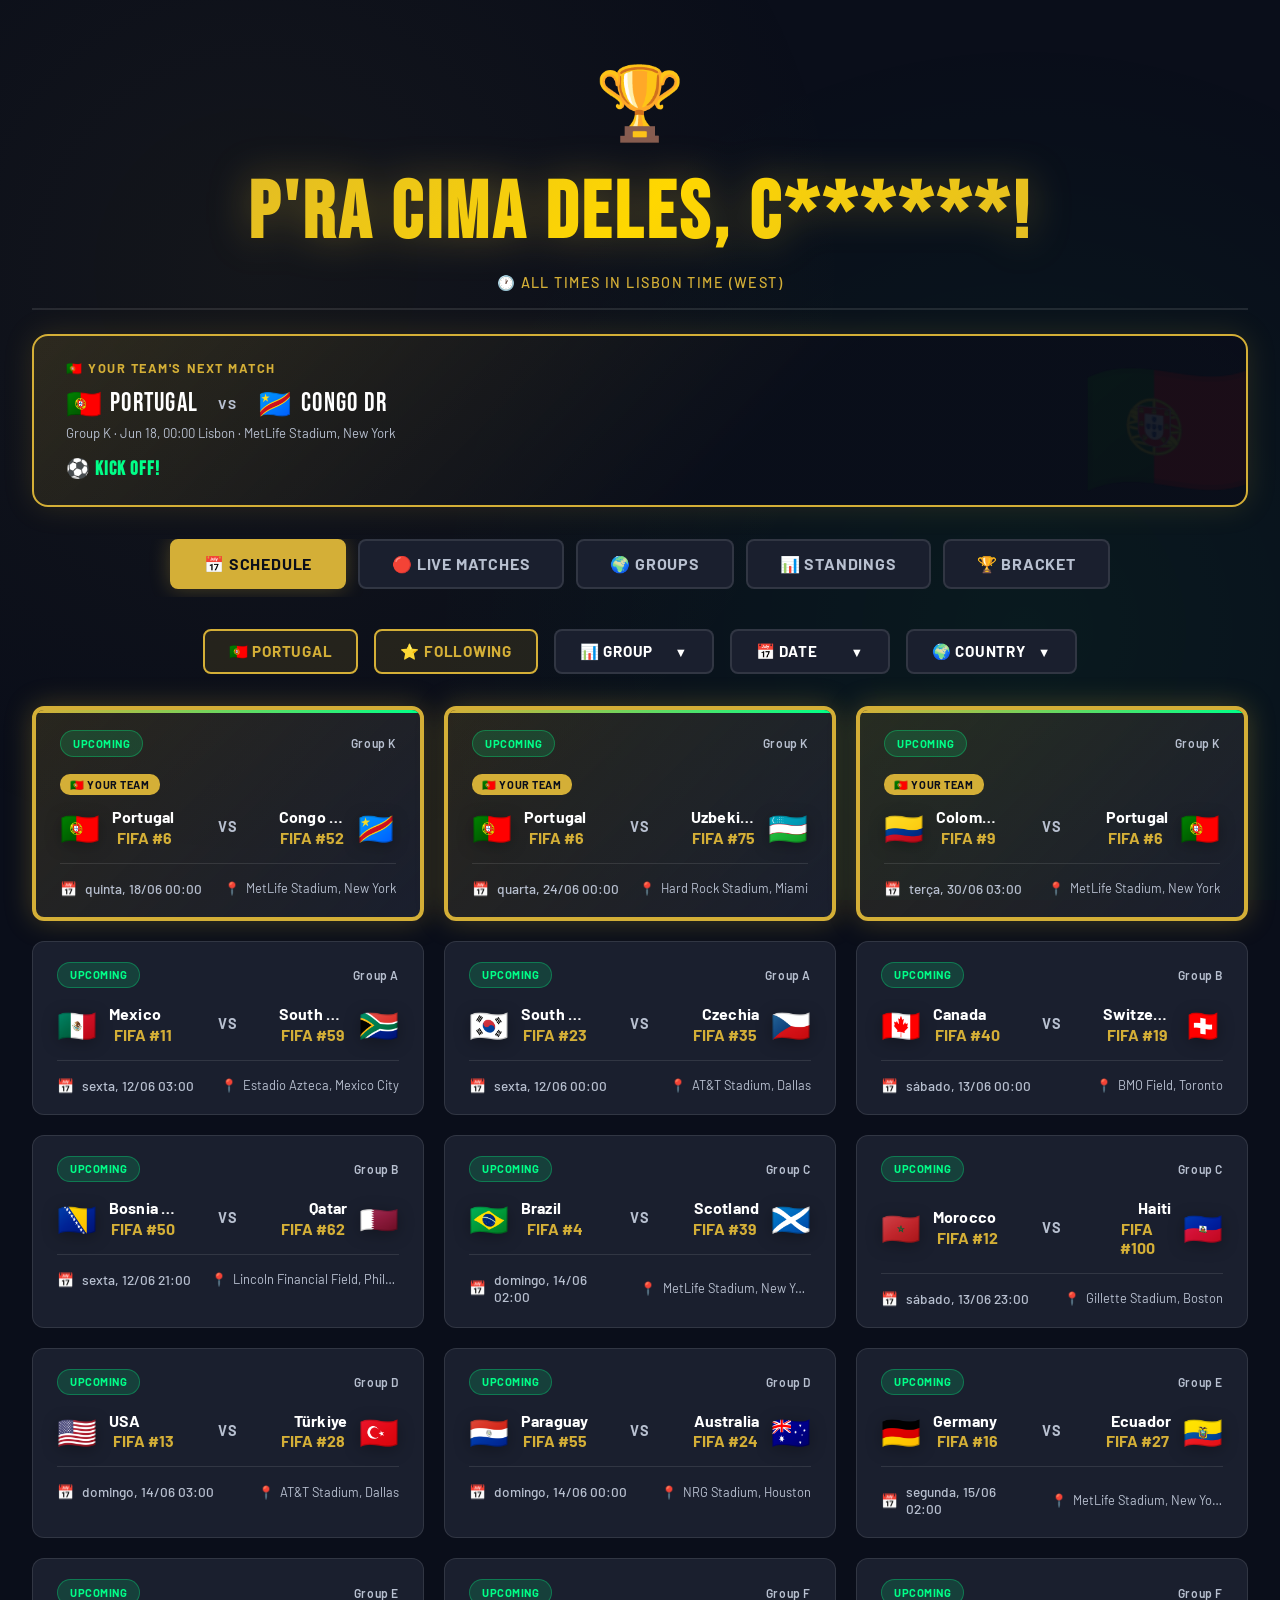
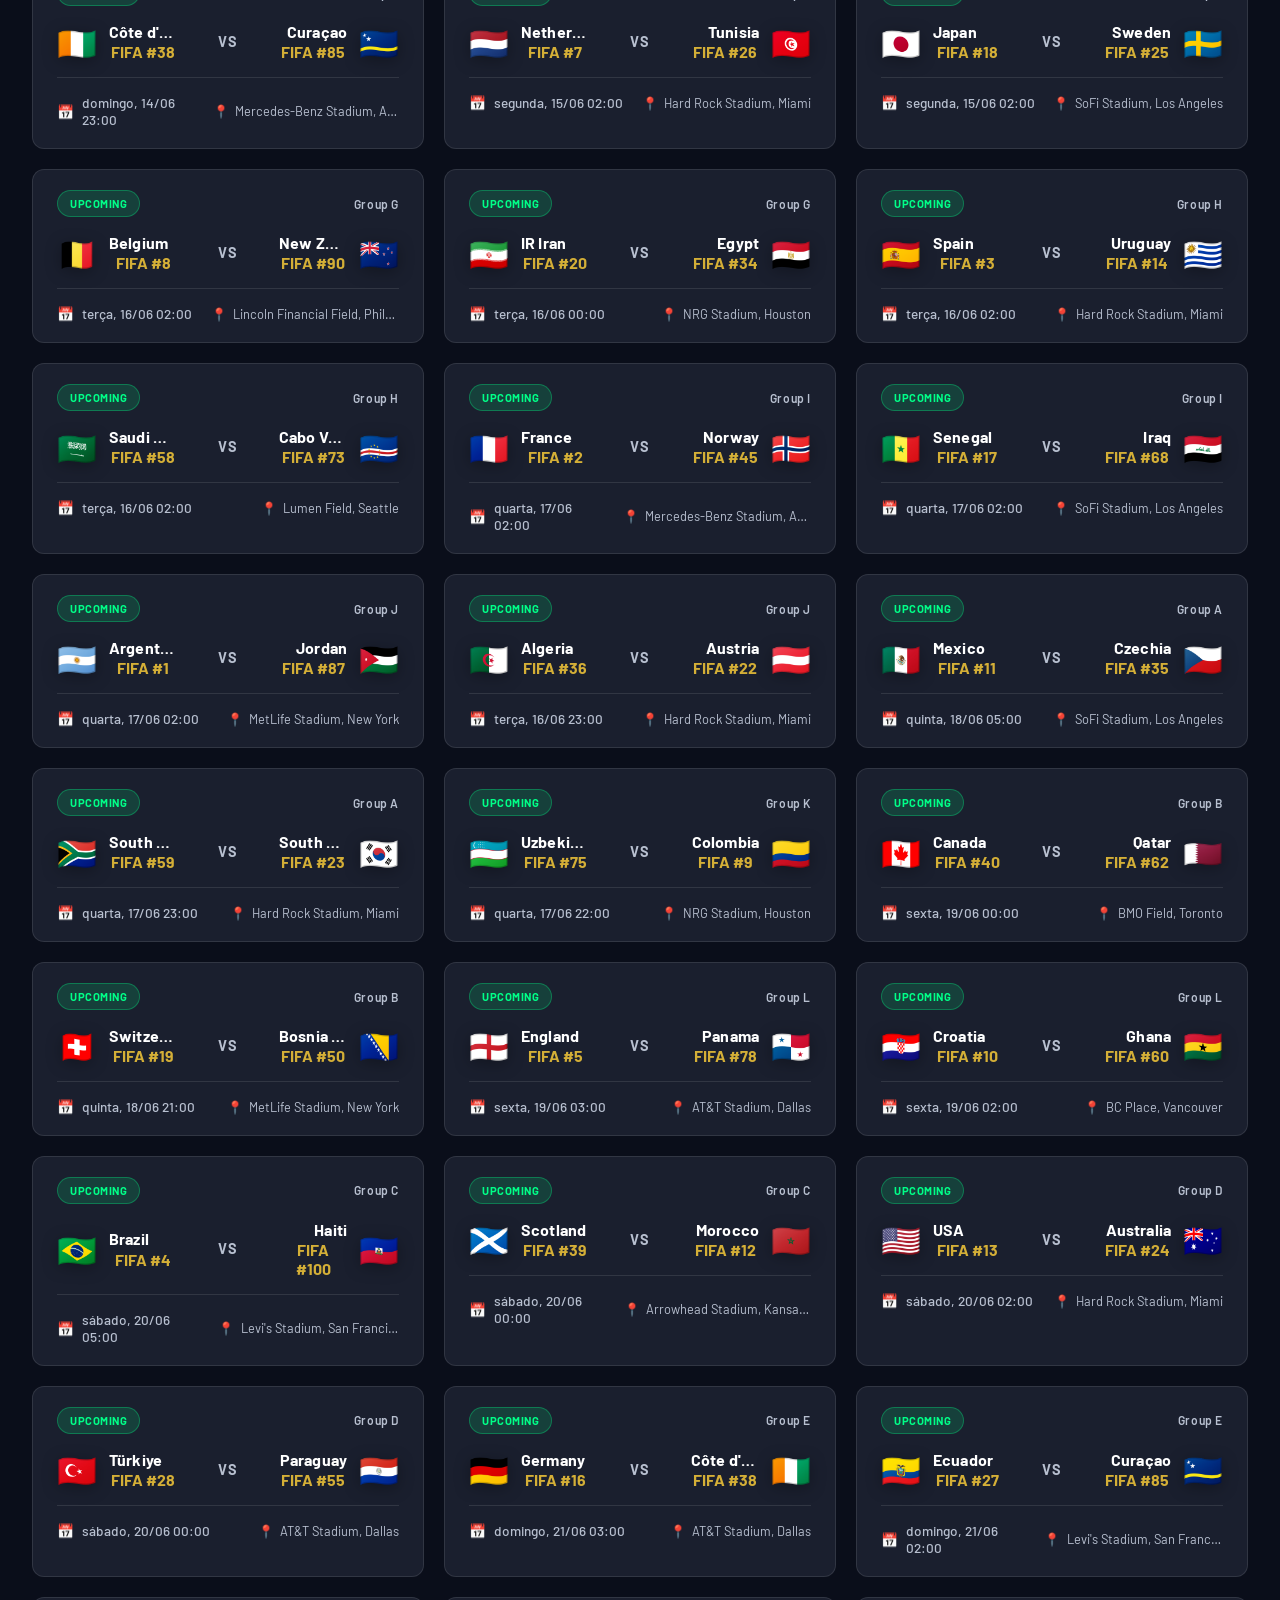
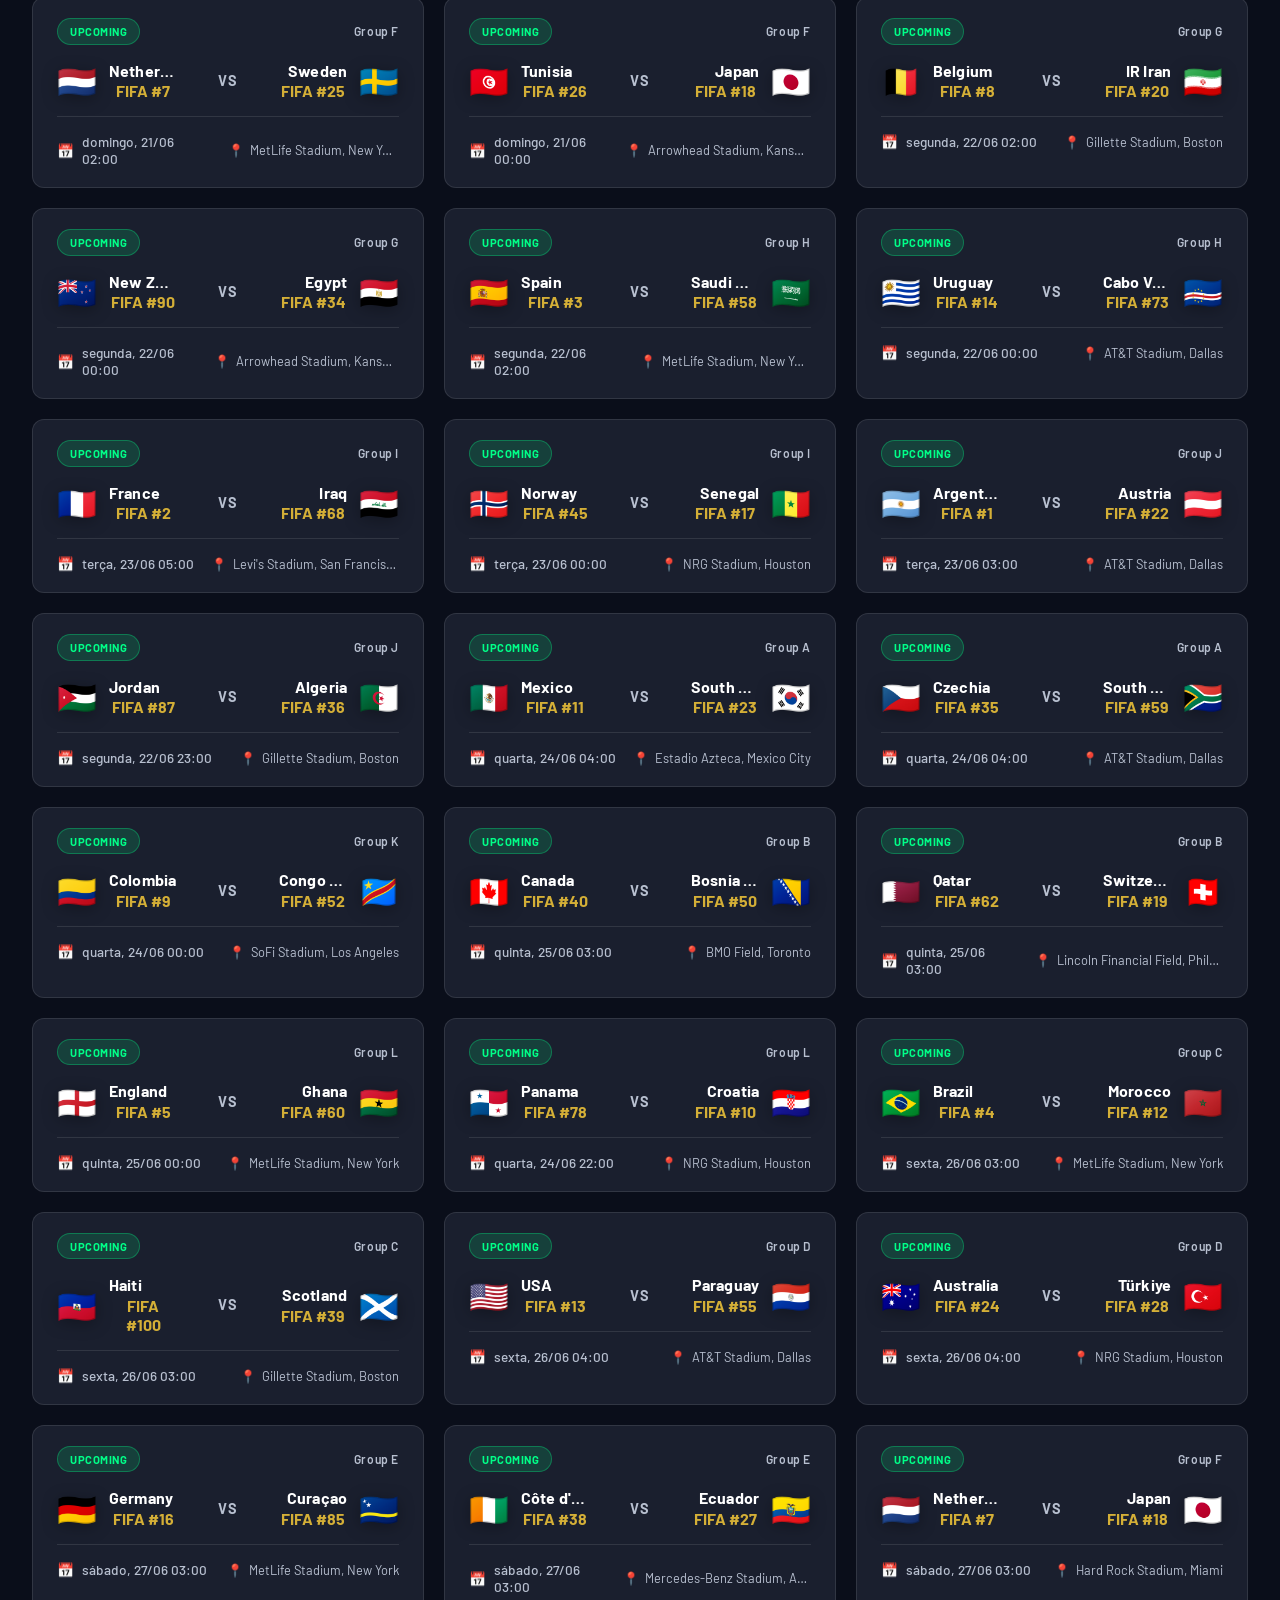
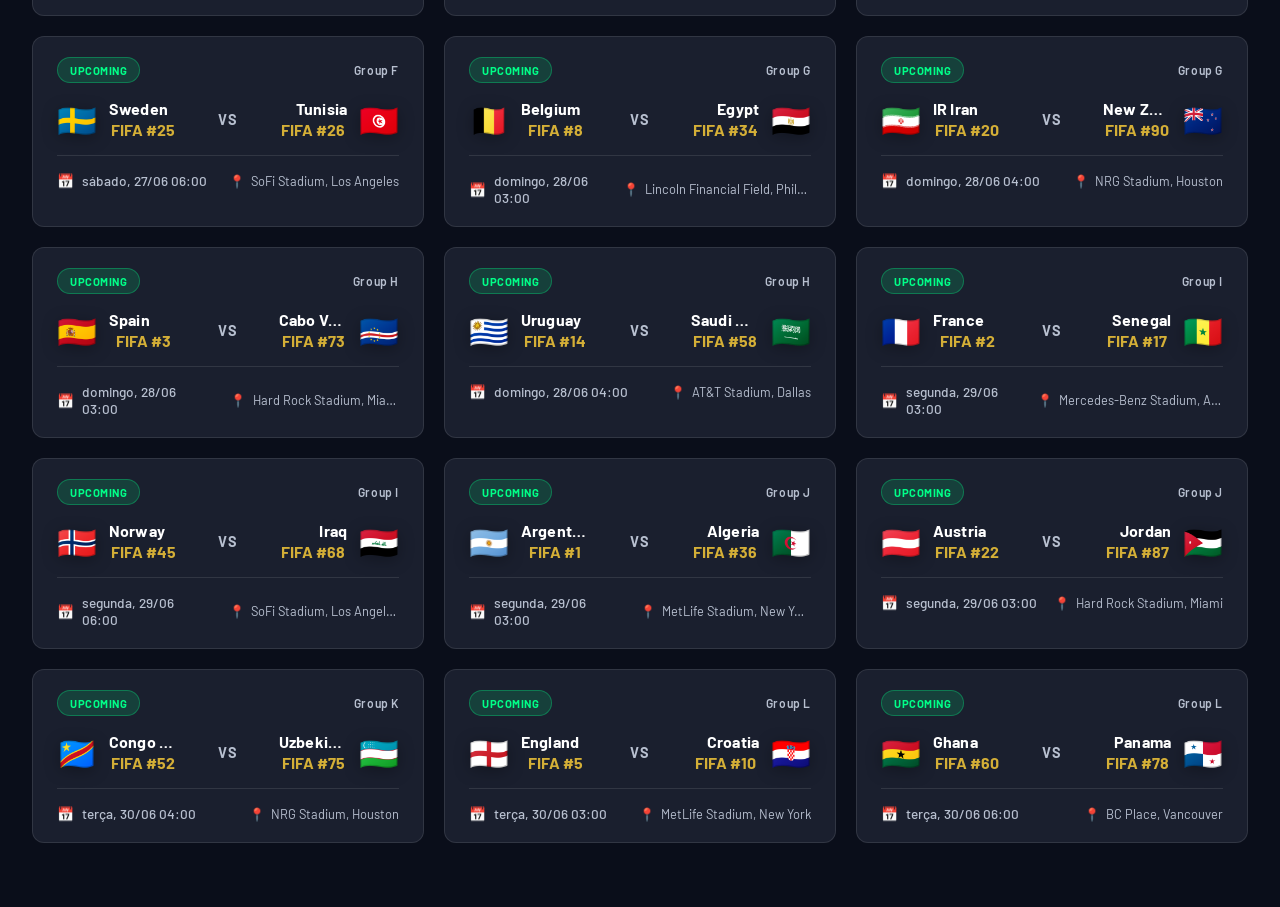
==== commit 779c3f4b: "Add files via upload" ====
--- a/index.html
+++ b/index.html
@@ -59,13 +59,13 @@
 
       <div class="filter-dropdown">
         <button class="filter-toggle portugal-only-btn" id="portugalOnlyBtn" aria-pressed="false">
-          🇵🇹 Portugal Only
+          🇵🇹 Portugal
         </button>
       </div>
 
       <div class="filter-dropdown">
         <button class="filter-toggle portugal-only-btn" id="myTeamsBtn" aria-pressed="false">
-          ⭐ My Teams
+          ⭐ Following
         </button>
       </div>
 
@@ -127,7 +127,7 @@
         </button>
         <div class="dropdown-menu" id="countryMenu">
           <button class="dropdown-item active" data-filter-country="all">All Countries</button>
-          <button class="dropdown-item" data-filter-country="POR">🇵🇹 Portugal (Your Team!)</button>
+          <button class="dropdown-item" data-filter-country="POR">🇵🇹 Portugal</button>
           <!-- Group A -->
           <button class="dropdown-item" data-filter-country="MEX">🇲🇽 Mexico</button>
           <button class="dropdown-item" data-filter-country="RSA">🇿🇦 South Africa</button>
